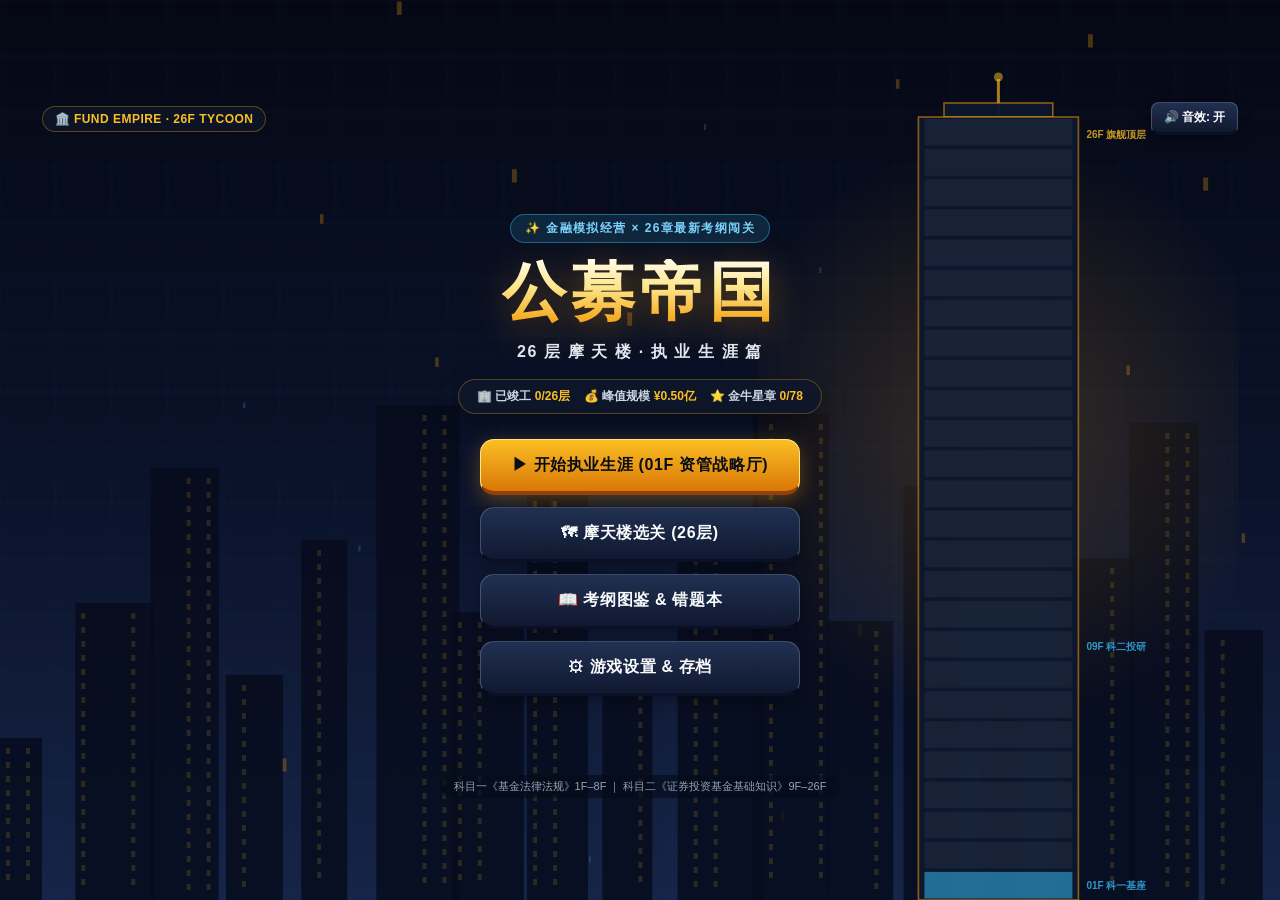
==== index.html @ 286f93d5 "feat: Fund Empire 26F HTML5 financial tycoon exam game & Pages CI" ====
<!DOCTYPE html>
<html lang="zh-CN">
<head>
  <meta charset="UTF-8" />
  <meta name="viewport" content="width=device-width, initial-scale=1.0, maximum-scale=1.0, user-scalable=no, viewport-fit=cover" />
  <meta name="apple-mobile-web-app-capable" content="yes" />
  <meta name="theme-color" content="#060b19" />
  <title>公募帝国：26层摩天楼｜基金从业资格模拟经营游戏</title>
  <link rel="icon" type="image/svg+xml" href="data:image/svg+xml,%3Csvg xmlns='http://www.w3.org/2000/svg' viewBox='0 0 64 64'%3E%3Crect width='64' height='64' rx='14' fill='%230b132b'/%3E%3Cpath d='M20 54V16l12-6 12 6v38H20z' fill='%23f59e0b'/%3E%3Cpath d='M25 22h5v5h-5zm9 0h5v5h-5zm-9 9h5v5h-5zm9 0h5v5h-5zm-9 9h5v5h-5zm9 0h5v5h-5z' fill='%230b132b'/%3E%3C/svg%3E" />
  <style>
:root {
  --bg-deep: #060b19;
  --panel-bg: rgba(13, 22, 44, 0.88);
  --panel-card: rgba(22, 34, 64, 0.9);
  --panel-border: rgba(148, 163, 184, 0.22);
  --gold: #f59e0b;
  --gold-bright: #fbbf24;
  --gold-deep: #b45309;
  --cyan: #38bdf8;
  --cyan-deep: #0284c7;
  --green: #10b981;
  --red: #ef4444;
  --purple: #a855f7;
  --text-main: #f8fafc;
  --text-sub: #cbd5e1;
  --text-muted: #94a3b8;
  --radius-lg: 16px;
  --radius-md: 12px;
  --radius-sm: 8px;
}

* {
  box-sizing: border-box;
  margin: 0;
  padding: 0;
  -webkit-tap-highlight-color: transparent;
}

html,
body {
  width: 100vw;
  height: 100vh;
  height: 100dvh;
  overflow: hidden;
  overscroll-behavior: none;
  background: var(--bg-deep);
  color: var(--text-main);
  font-family: -apple-system, BlinkMacSystemFont, "SF Pro Rounded", "PingFang SC", "Hiragino Sans GB", "Microsoft YaHei", sans-serif;
  user-select: none;
  -webkit-font-smoothing: antialiased;
}

#bg-canvas {
  position: fixed;
  inset: 0;
  width: 100%;
  height: 100%;
  z-index: 0;
  pointer-events: none;
}

#app {
  position: relative;
  z-index: 1;
  width: 100vw;
  height: 100vh;
  height: 100dvh;
  display: flex;
  align-items: center;
  justify-content: center;
  overflow: hidden;
}

/* Main Game Stage Frame */
.game-shell {
  width: min(96vw, 1240px);
  height: min(94dvh, 750px);
  display: flex;
  flex-direction: column;
  position: relative;
  overflow: hidden;
}

.screen {
  display: none;
  width: 100%;
  height: 100%;
  flex-direction: column;
  min-height: 0;
  overflow: hidden;
  animation: fadeScreen 0.2s ease-out;
}

.screen.active {
  display: flex;
}

@keyframes fadeScreen {
  from {
    transform: scale(0.994);
  }
  to {
    transform: scale(1);
  }
}

/* ==================== GAME BUTTONS ==================== */
.g-btn {
  appearance: none;
  border: 1px solid rgba(148, 163, 184, 0.36);
  border-bottom: 3px solid rgba(2, 6, 23, 0.72);
  background: linear-gradient(180deg, rgba(34, 50, 84, 0.96) 0%, rgba(16, 25, 48, 0.98) 100%);
  color: var(--text-main);
  border-radius: var(--radius-md);
  padding: 10px 18px;
  font-size: 14px;
  font-weight: 700;
  cursor: pointer;
  display: inline-flex;
  align-items: center;
  justify-content: center;
  gap: 8px;
  transition: transform 0.1s ease, filter 0.15s ease, border-color 0.15s ease;
  text-decoration: none;
  white-space: nowrap;
  box-shadow: 0 4px 14px rgba(0, 0, 0, 0.28);
}

.g-btn:hover:not(:disabled) {
  filter: brightness(1.12);
  border-color: rgba(251, 191, 36, 0.55);
}

.g-btn:active:not(:disabled) {
  transform: translateY(2px);
  border-bottom-width: 1px;
}

.g-btn:disabled {
  opacity: 0.45;
  cursor: not-allowed;
}

.g-btn-gold {
  background: linear-gradient(180deg, #fbbf24 0%, #d97706 100%);
  color: #090d16;
  border-color: #fde68a;
  border-bottom: 4px solid #92400e;
  box-shadow: 0 6px 20px rgba(245, 158, 11, 0.32);
}

.g-btn-cyan {
  background: linear-gradient(180deg, #38bdf8 0%, #0284c7 100%);
  color: #061224;
  border-color: #bae6fd;
  border-bottom: 4px solid #075985;
}

.g-btn-sm {
  padding: 6px 12px;
  font-size: 12px;
  border-radius: var(--radius-sm);
}

/* ==================== 1. TITLE SCREEN (PURE GAME HOME) ==================== */
#screen-title {
  justify-content: space-between;
  align-items: center;
  padding: clamp(14px, 3dvh, 28px) 16px;
}

.title-top-bar {
  width: 100%;
  display: flex;
  justify-content: space-between;
  align-items: center;
  gap: 10px;
}

.version-tag {
  font-size: 12px;
  font-weight: 700;
  letter-spacing: 0.04em;
  color: var(--gold-bright);
  background: rgba(15, 23, 42, 0.78);
  border: 1px solid rgba(245, 158, 11, 0.35);
  padding: 5px 12px;
  border-radius: 999px;
  white-space: nowrap;
  flex-shrink: 0;
}

.title-hero {
  display: flex;
  flex-direction: column;
  align-items: center;
  text-align: center;
  gap: clamp(8px, 1.8dvh, 16px);
  max-width: 540px;
  width: 100%;
}

.emblem-badge {
  display: inline-flex;
  align-items: center;
  gap: 6px;
  padding: 5px 14px;
  border-radius: 999px;
  background: rgba(56, 189, 248, 0.14);
  border: 1px solid rgba(56, 189, 248, 0.42);
  color: #7dd3fc;
  font-size: 12px;
  font-weight: 800;
  letter-spacing: 0.12em;
}

.game-logo {
  font-size: clamp(38px, 7vw, 64px);
  font-weight: 900;
  line-height: 1.04;
  letter-spacing: 0.08em;
  background: linear-gradient(180deg, #fffbeb 0%, #fde68a 42%, #f59e0b 100%);
  -webkit-background-clip: text;
  background-clip: text;
  color: transparent;
  filter: drop-shadow(0 6px 18px rgba(245, 158, 11, 0.38));
}

.game-subtitle {
  font-size: clamp(13px, 2vw, 16px);
  font-weight: 700;
  color: #e2e8f0;
  letter-spacing: 0.1em;
}

.career-hud-pill {
  display: flex;
  flex-wrap: wrap;
  justify-content: center;
  gap: 8px 14px;
  padding: 8px 18px;
  border-radius: 999px;
  background: rgba(15, 23, 42, 0.86);
  border: 1px solid rgba(245, 158, 11, 0.32);
  font-size: 12px;
  font-weight: 700;
  color: var(--text-sub);
  box-shadow: 0 8px 24px rgba(0, 0, 0, 0.35);
}

.career-hud-pill b {
  color: var(--gold-bright);
}

.title-menu {
  display: flex;
  flex-direction: column;
  gap: clamp(8px, 1.5dvh, 12px);
  width: min(100%, 320px);
  margin-top: clamp(4px, 1dvh, 10px);
}

.title-menu .g-btn {
  width: 100%;
  padding: clamp(11px, 1.9dvh, 15px) 20px;
  font-size: clamp(14px, 2vw, 16px);
  border-radius: 14px;
  letter-spacing: 0.04em;
}

.title-footer {
  font-size: 11px;
  color: var(--text-muted);
  text-align: center;
  background: rgba(6, 11, 25, 0.65);
  padding: 4px 14px;
  border-radius: 999px;
}

/* ==================== SHARED TOP BAR (MAP / PLAY / CODEX) ==================== */
.hud-bar {
  height: 50px;
  flex-shrink: 0;
  background: var(--panel-bg);
  border: 1px solid var(--panel-border);
  border-radius: var(--radius-lg);
  padding: 0 12px;
  display: flex;
  align-items: center;
  justify-content: space-between;
  gap: 8px;
  margin-bottom: 8px;
  backdrop-filter: blur(10px);
}

.hud-left,
.hud-right {
  display: flex;
  align-items: center;
  gap: 8px;
  min-width: 0;
}

/* ==================== 2. LEVEL SELECT MAP (26 FLOORS ZERO SCROLL) ==================== */
.act-tabs {
  display: flex;
  gap: 6px;
  background: rgba(6, 11, 25, 0.7);
  padding: 4px;
  border-radius: 11px;
  border: 1px solid rgba(148, 163, 184, 0.16);
}

.act-tab {
  border: none;
  background: transparent;
  color: var(--text-muted);
  font-size: 13px;
  font-weight: 800;
  padding: 6px 14px;
  border-radius: 8px;
  cursor: pointer;
  transition: all 0.15s ease;
}

.act-tab.active {
  background: linear-gradient(180deg, #f59e0b 0%, #d97706 100%);
  color: #090d16;
  box-shadow: 0 2px 10px rgba(245, 158, 11, 0.35);
}

.subzone-bar {
  display: none;
  justify-content: center;
  align-items: center;
  gap: 8px;
  margin-bottom: 8px;
  flex-shrink: 0;
}

.subzone-bar.visible {
  display: flex;
}

.map-grid-wrap {
  flex: 1;
  min-height: 0;
  background: var(--panel-bg);
  border: 1px solid var(--panel-border);
  border-radius: var(--radius-lg);
  padding: 10px;
  display: grid;
  gap: 8px;
  overflow: hidden;
}

.map-grid-act1 {
  grid-template-columns: repeat(4, minmax(0, 1fr));
  grid-template-rows: repeat(2, minmax(0, 1fr));
}

.map-grid-act2-desktop {
  grid-template-columns: repeat(6, minmax(0, 1fr));
  grid-template-rows: repeat(3, minmax(0, 1fr));
}

.map-grid-act2-paged {
  grid-template-columns: repeat(3, minmax(0, 1fr));
  grid-template-rows: repeat(3, minmax(0, 1fr));
}

.floor-card {
  position: relative;
  background: linear-gradient(165deg, rgba(30, 41, 59, 0.92) 0%, rgba(15, 23, 42, 0.95) 100%);
  border: 1px solid rgba(148, 163, 184, 0.24);
  border-radius: 12px;
  padding: clamp(6px, 1dvh, 11px) clamp(7px, 0.9vw, 12px);
  display: flex;
  flex-direction: column;
  justify-content: space-between;
  cursor: pointer;
  min-height: 0;
  overflow: hidden;
  transition: transform 0.12s ease, border-color 0.15s ease, box-shadow 0.15s ease;
  text-align: left;
  color: var(--text-main);
}

.floor-card:hover:not(.locked) {
  transform: translateY(-2px);
  border-color: var(--gold-bright);
  box-shadow: 0 6px 18px rgba(245, 158, 11, 0.2);
}

.floor-card.cleared {
  border-color: rgba(245, 158, 11, 0.45);
  background: linear-gradient(165deg, rgba(30, 48, 78, 0.94) 0%, rgba(15, 23, 42, 0.96) 100%);
}

.floor-card.current {
  border-color: var(--cyan);
  box-shadow: 0 0 0 1px rgba(56, 189, 248, 0.45), 0 6px 18px rgba(56, 189, 248, 0.22);
}

.floor-card.locked {
  opacity: 0.52;
  cursor: not-allowed;
  filter: grayscale(0.45);
}

.fc-top {
  display: flex;
  justify-content: space-between;
  align-items: center;
  gap: 4px;
}

.fc-num {
  font-size: 11px;
  font-weight: 900;
  padding: 2px 7px;
  border-radius: 6px;
  background: rgba(245, 158, 11, 0.18);
  color: var(--gold-bright);
  letter-spacing: 0.03em;
}

.fc-stars {
  font-size: 11px;
  letter-spacing: 1px;
  color: #475569;
}

.fc-stars .lit {
  color: var(--gold-bright);
  text-shadow: 0 0 6px rgba(251, 191, 36, 0.5);
}

.fc-mid {
  display: flex;
  flex-direction: column;
  gap: 2px;
  min-height: 0;
}

.fc-dept {
  font-size: clamp(12px, 1.3vw, 15px);
  font-weight: 800;
  color: #f8fafc;
  white-space: nowrap;
  overflow: hidden;
  text-overflow: ellipsis;
}

.fc-chap {
  font-size: clamp(10px, 1vw, 11.5px);
  color: var(--text-muted);
  display: -webkit-box;
  -webkit-line-clamp: 2;
  -webkit-box-orient: vertical;
  overflow: hidden;
  line-height: 1.25;
}

.fc-bot {
  display: flex;
  justify-content: space-between;
  align-items: center;
  font-size: 10px;
  color: #7dd3fc;
  font-weight: 700;
  padding-top: 2px;
  border-top: 1px solid rgba(148, 163, 184, 0.12);
}

/* ==================== 3. CORE SIMULATION PLAY STAGE ==================== */
.metrics-strip {
  display: flex;
  align-items: center;
  gap: 8px;
}

.metric-chip {
  background: rgba(6, 11, 25, 0.78);
  border: 1px solid rgba(148, 163, 184, 0.22);
  border-radius: 9px;
  padding: 4px 10px;
  display: flex;
  align-items: center;
  gap: 6px;
  font-size: 12px;
  font-weight: 700;
  white-space: nowrap;
  flex-shrink: 0;
}

.metric-chip b {
  font-variant-numeric: tabular-nums;
}

.play-body {
  flex: 1;
  min-height: 0;
  display: grid;
  grid-template-columns: 45fr 55fr;
  gap: 10px;
  overflow: hidden;
}

.tower-pane {
  display: flex;
  flex-direction: column;
  gap: 8px;
  min-height: 0;
  background: var(--panel-bg);
  border: 1px solid var(--panel-border);
  border-radius: var(--radius-lg);
  padding: 10px;
  overflow: hidden;
}

.canvas-box {
  flex: 1;
  min-height: 0;
  width: 100%;
  border-radius: 12px;
  overflow: hidden;
  border: 1px solid rgba(148, 163, 184, 0.22);
  position: relative;
}

#floor-canvas {
  width: 100%;
  height: 100%;
  display: block;
}

.stance-bar {
  flex-shrink: 0;
  display: grid;
  grid-template-columns: repeat(3, 1fr);
  gap: 6px;
}

.stance-btn {
  border: 1px solid rgba(148, 163, 184, 0.24);
  background: rgba(15, 23, 42, 0.85);
  color: var(--text-sub);
  border-radius: 9px;
  padding: 6px 6px;
  font-size: 11px;
  font-weight: 700;
  cursor: pointer;
  display: flex;
  flex-direction: column;
  align-items: center;
  gap: 2px;
  transition: all 0.14s ease;
}

.stance-btn small {
  font-size: 9.5px;
  color: var(--text-muted);
  font-weight: 500;
}

.stance-btn.active {
  border-color: var(--gold-bright);
  background: rgba(245, 158, 11, 0.16);
  color: #fef3c7;
}

.stance-btn.hint-btn {
  border-color: rgba(56, 189, 248, 0.4);
}

.stance-btn.hint-btn:not(:disabled):hover {
  background: rgba(56, 189, 248, 0.18);
}

.aum-progress-box {
  flex-shrink: 0;
  background: rgba(6, 11, 25, 0.72);
  border-radius: 10px;
  padding: 7px 10px;
  border: 1px solid rgba(148, 163, 184, 0.16);
}

.aum-progress-top {
  display: flex;
  justify-content: space-between;
  font-size: 11px;
  font-weight: 700;
  margin-bottom: 5px;
  color: var(--text-sub);
}

.progress-track {
  width: 100%;
  height: 8px;
  background: #0f172a;
  border-radius: 999px;
  overflow: hidden;
  border: 1px solid rgba(148, 163, 184, 0.2);
}

.progress-fill {
  height: 100%;
  background: linear-gradient(90deg, #38bdf8 0%, #f59e0b 100%);
  border-radius: 999px;
  transition: width 0.35s cubic-bezier(0.22, 1, 0.36, 1);
}

/* Right Command & Order Terminal */
.command-pane {
  display: flex;
  flex-direction: column;
  justify-content: space-between;
  min-height: 0;
  background: var(--panel-bg);
  border: 1px solid var(--panel-border);
  border-radius: var(--radius-lg);
  padding: clamp(10px, 1.8dvh, 18px);
  overflow: hidden;
  gap: 8px;
}

.phase-header {
  display: flex;
  justify-content: space-between;
  align-items: center;
  gap: 8px;
  flex-shrink: 0;
}

.phase-pill {
  display: inline-flex;
  align-items: center;
  gap: 6px;
  font-size: 12px;
  font-weight: 800;
  padding: 4px 11px;
  border-radius: 999px;
  background: rgba(245, 158, 11, 0.16);
  color: var(--gold-bright);
  border: 1px solid rgba(245, 158, 11, 0.35);
}

.phase-pill.boss {
  background: rgba(168, 85, 247, 0.2);
  color: #e9d5ff;
  border-color: rgba(168, 85, 247, 0.45);
}

.cheat-grid {
  flex: 1;
  min-height: 0;
  display: grid;
  grid-template-columns: repeat(2, minmax(0, 1fr));
  grid-template-rows: repeat(2, minmax(0, 1fr));
  gap: 8px;
}

.cheat-card {
  background: var(--panel-card);
  border: 1px solid rgba(56, 189, 248, 0.25);
  border-radius: 11px;
  padding: clamp(8px, 1.3dvh, 12px);
  display: flex;
  flex-direction: column;
  justify-content: center;
  gap: 4px;
  min-height: 0;
}

.cheat-tag {
  font-size: 11.5px;
  font-weight: 800;
  color: #7dd3fc;
}

.cheat-rule {
  font-size: clamp(11.5px, 1.15vw, 13px);
  line-height: 1.4;
  color: var(--text-main);
}

/* Order & Boss Prompt Card */
.order-box {
  background: linear-gradient(180deg, rgba(30, 41, 59, 0.95) 0%, rgba(15, 23, 42, 0.95) 100%);
  border: 1px solid rgba(245, 158, 11, 0.3);
  border-radius: 13px;
  padding: clamp(10px, 1.6dvh, 15px);
  display: flex;
  flex-direction: column;
  gap: 6px;
  flex-shrink: 0;
}

.order-meta {
  display: flex;
  justify-content: space-between;
  align-items: center;
  font-size: 11.5px;
  color: #93c5fd;
  font-weight: 700;
}

.order-prompt {
  font-size: clamp(13px, 1.35vw, 15.5px);
  font-weight: 700;
  line-height: 1.45;
  color: #f8fafc;
}

.options-stack {
  flex: 1;
  min-height: 0;
  display: flex;
  flex-direction: column;
  justify-content: center;
  gap: clamp(6px, 1.1dvh, 10px);
}

.opt-btn {
  width: 100%;
  text-align: left;
  background: rgba(30, 41, 59, 0.88);
  border: 1px solid rgba(148, 163, 184, 0.28);
  border-bottom: 3px solid rgba(2, 6, 23, 0.65);
  border-radius: 11px;
  padding: clamp(8px, 1.35dvh, 13px) 12px;
  color: var(--text-main);
  font-size: clamp(12.5px, 1.2vw, 14px);
  font-weight: 700;
  cursor: pointer;
  display: flex;
  align-items: center;
  gap: 10px;
  transition: all 0.12s ease;
}

.opt-btn:hover:not(:disabled) {
  border-color: var(--gold-bright);
  background: rgba(51, 65, 85, 0.92);
}

.opt-btn.eliminated {
  opacity: 0.3;
  text-decoration: line-through;
  pointer-events: none;
}

.opt-btn.correct {
  background: rgba(16, 185, 129, 0.22);
  border-color: #10b981;
  color: #d1fae5;
}

.opt-btn.wrong {
  background: rgba(239, 68, 68, 0.22);
  border-color: #ef4444;
  color: #fee2e2;
}

.opt-key {
  width: 24px;
  height: 24px;
  border-radius: 7px;
  background: rgba(15, 23, 42, 0.9);
  border: 1px solid rgba(245, 158, 11, 0.4);
  color: var(--gold-bright);
  font-size: 12px;
  font-weight: 900;
  display: inline-flex;
  align-items: center;
  justify-content: center;
  flex-shrink: 0;
}

.feedback-banner {
  background: rgba(15, 23, 42, 0.95);
  border-left: 4px solid var(--gold-bright);
  border-radius: 10px;
  padding: 9px 12px;
  font-size: clamp(11.5px, 1.1vw, 13px);
  line-height: 1.4;
  color: #e2e8f0;
  flex-shrink: 0;
}

.feedback-banner.good {
  border-left-color: var(--green);
  background: rgba(6, 78, 59, 0.35);
}

.feedback-banner.bad {
  border-left-color: var(--red);
  background: rgba(127, 29, 29, 0.35);
}

/* Result Panel inside Command Pane */
.result-card {
  flex: 1;
  min-height: 0;
  display: flex;
  flex-direction: column;
  align-items: center;
  justify-content: center;
  text-align: center;
  gap: clamp(8px, 1.5dvh, 14px);
  padding: 8px;
}

.big-stars {
  font-size: clamp(32px, 5vw, 48px);
  letter-spacing: 8px;
  color: #334155;
}

.big-stars .lit {
  color: var(--gold-bright);
  filter: drop-shadow(0 0 12px rgba(251, 191, 36, 0.65));
}

.result-stats-grid {
  width: 100%;
  display: grid;
  grid-template-columns: repeat(3, 1fr);
  gap: 8px;
}

.res-stat {
  background: rgba(15, 23, 42, 0.85);
  border: 1px solid rgba(148, 163, 184, 0.2);
  border-radius: 10px;
  padding: 8px;
  font-size: 11px;
  color: var(--text-muted);
}

.res-stat b {
  display: block;
  font-size: 15px;
  color: var(--text-main);
  margin-top: 2px;
}

/* ==================== 4. CODEX & WRONG BOOK SCREEN ==================== */
.codex-layout {
  flex: 1;
  min-height: 0;
  display: flex;
  flex-direction: column;
  gap: 8px;
  background: var(--panel-bg);
  border: 1px solid var(--panel-border);
  border-radius: var(--radius-lg);
  padding: 12px;
  overflow: hidden;
}

.floor-pills-row {
  display: grid;
  grid-template-columns: repeat(13, minmax(0, 1fr));
  gap: 4px;
  flex-shrink: 0;
}

.f-pill {
  border: 1px solid rgba(148, 163, 184, 0.24);
  background: rgba(15, 23, 42, 0.8);
  color: var(--text-muted);
  border-radius: 6px;
  padding: 5px 2px;
  font-size: 11px;
  font-weight: 800;
  cursor: pointer;
  text-align: center;
}

.f-pill.active {
  background: var(--gold);
  color: #090d16;
  border-color: var(--gold-bright);
}

.codex-detail-head {
  display: flex;
  justify-content: space-between;
  align-items: center;
  padding: 6px 10px;
  background: rgba(6, 11, 25, 0.65);
  border-radius: 10px;
  flex-shrink: 0;
}

/* ==================== MODAL OVERLAY (CHEATSHEET / SETTINGS) ==================== */
.modal-mask {
  position: absolute;
  inset: 0;
  z-index: 50;
  background: rgba(4, 8, 20, 0.82);
  backdrop-filter: blur(6px);
  display: none;
  align-items: center;
  justify-content: center;
  padding: 14px;
}

.modal-mask.open {
  display: flex;
}

.modal-card {
  width: min(100%, 540px);
  max-height: 90dvh;
  background: #0f172a;
  border: 1px solid rgba(245, 158, 11, 0.45);
  border-radius: 18px;
  padding: 18px;
  display: flex;
  flex-direction: column;
  gap: 12px;
  box-shadow: 0 20px 50px rgba(0, 0, 0, 0.65);
  overflow: hidden;
}

.modal-head {
  display: flex;
  justify-content: space-between;
  align-items: center;
  font-size: 16px;
  font-weight: 800;
  color: var(--gold-bright);
}

.setting-row {
  display: flex;
  justify-content: space-between;
  align-items: center;
  padding: 10px 12px;
  background: rgba(30, 41, 59, 0.65);
  border-radius: 10px;
  font-size: 13px;
  font-weight: 700;
}

/* ==================== MOBILE HANDHELD ADAPTATION (< 860px) ==================== */
@media (max-width: 859px) {
  #app {
    width: 100%;
  }

  .game-shell {
    width: 100%;
    max-width: 100vw;
    height: 100vh;
    height: 100dvh;
    padding: max(6px, env(safe-area-inset-top)) 8px max(8px, env(safe-area-inset-bottom));
  }

  .hud-bar {
    height: 44px;
    padding: 0 7px;
    margin-bottom: 6px;
    border-radius: 12px;
    gap: 4px;
  }

  .hud-left,
  .hud-right {
    gap: 5px;
  }

  .g-btn-sm {
    padding: 5px 8px;
    font-size: 11px;
  }

  .version-tag {
    padding: 4px 8px;
    font-size: 11px;
  }

  .act-tabs {
    padding: 3px;
    gap: 3px;
  }

  .act-tab {
    padding: 5px 7px;
    font-size: 11px;
    white-space: nowrap;
  }

  .subzone-bar {
    gap: 6px;
    margin-bottom: 6px;
  }

  .subzone-bar .g-btn-sm {
    flex: 1;
    padding: 6px 6px;
    font-size: 11px;
  }

  .map-grid-wrap {
    padding: 6px;
    gap: 6px;
  }

  .map-grid-act1 {
    grid-template-columns: repeat(2, minmax(0, 1fr));
    grid-template-rows: repeat(4, minmax(0, 1fr));
  }

  /* Mobile Play Stage: Top Tower Cutaway (31%) + Bottom Command Deck (69%) */
  .play-body {
    grid-template-columns: 1fr;
    grid-template-rows: 31fr 69fr;
    gap: 6px;
  }

  .tower-pane {
    padding: 6px;
    gap: 5px;
  }

  .aum-progress-box {
    display: none;
  }

  .stance-btn {
    padding: 5px 4px;
    font-size: 10.5px;
  }

  .stance-btn small {
    display: none;
  }

  .command-pane {
    padding: 9px;
    gap: 6px;
  }

  .cheat-grid {
    grid-template-columns: 1fr;
    grid-template-rows: repeat(4, minmax(0, 1fr));
    gap: 5px;
  }

  .cheat-card {
    padding: 5px 9px;
    gap: 2px;
  }

  .cheat-tag {
    font-size: 10.5px;
  }

  .cheat-rule {
    font-size: 11px;
    line-height: 1.26;
  }

  .metrics-strip {
    gap: 4px;
  }

  .metric-chip {
    padding: 3px 5px;
    font-size: 10.5px;
    gap: 2px;
  }

  .hide-mobile {
    display: none !important;
  }

  .floor-pills-row {
    grid-template-columns: repeat(9, minmax(0, 1fr));
  }
}

/* Short-screen mobile (e.g. iPhone SE 375x667) compact spacing */
@media (max-width: 859px) and (max-height: 730px) {
  .play-body {
    grid-template-rows: 26fr 74fr;
    gap: 5px;
  }

  .command-pane {
    padding: 7px 8px;
    gap: 5px;
  }

  .order-box {
    padding: 7px 10px;
    gap: 3px;
  }

  .order-prompt {
    font-size: 12.5px;
    line-height: 1.32;
  }

  .options-stack {
    gap: 5px;
  }

  .opt-btn {
    padding: 6px 9px;
    font-size: 12px;
    border-radius: 9px;
  }

  .opt-key {
    width: 20px;
    height: 20px;
    font-size: 11px;
  }

  .feedback-banner {
    padding: 6px 9px;
    font-size: 11px;
    line-height: 1.32;
  }
}

  </style>
</head>
<body>
  <canvas id="bg-canvas"></canvas>

  <div id="app">
    <div class="game-shell">

      <!-- ==================== 1. PURE GAME TITLE SCREEN ==================== -->
      <section id="screen-title" class="screen active">
        <div class="title-top-bar">
          <span class="version-tag">🏛️ FUND EMPIRE · 26F TYCOON</span>
          <button id="btn-title-sound" class="g-btn g-btn-sm">🔊 音效: 开</button>
        </div>

        <div class="title-hero">
          <div class="emblem-badge">✨ 金融模拟经营 × 26章最新考纲闯关</div>
          <h1 class="game-logo">公募帝国</h1>
          <p class="game-subtitle">26 层 摩 天 楼 · 执 业 生 涯 篇</p>
          <div id="title-career-pill" class="career-hud-pill">
            <span>🏢 已竣工 <b>0/26层</b></span>
            <span>💰 峰值规模 <b>¥0.50亿</b></span>
            <span>⭐ 金牛星章 <b>0/78</b></span>
          </div>

          <nav class="title-menu" aria-label="游戏主菜单">
            <button id="btn-start-career" class="g-btn g-btn-gold">▶ 开始执业生涯</button>
            <button id="btn-open-map" class="g-btn">🗺 摩天楼选关 (26层)</button>
            <button id="btn-open-codex" class="g-btn">📖 考纲图鉴 & 错题本</button>
            <button id="btn-open-settings" class="g-btn">⚙ 游戏设置 & 存档</button>
          </nav>
        </div>

        <div class="title-footer">
          科目一《基金法律法规》1F–8F ｜ 科目二《证券投资基金基础知识》9F–26F
        </div>
      </section>

      <!-- ==================== 2. 26-FLOOR LEVEL SELECT SCREEN ==================== -->
      <section id="screen-map" class="screen">
        <header class="hud-bar">
          <div class="hud-left">
            <button id="btn-map-home" class="g-btn g-btn-sm">◀<span class="hide-mobile"> 主菜单</span></button>
            <div class="act-tabs">
              <button id="tab-act1" class="act-tab active">🛡️ 科目一<span class="hide-mobile">·基座</span> (1-8F)</button>
              <button id="tab-act2" class="act-tab">📈 科目二<span class="hide-mobile">·中枢</span> (9-26F)</button>
            </div>
          </div>
          <div class="hud-right">
            <button id="btn-free-unlock" class="g-btn g-btn-sm">🔒 闯关</button>
            <span id="map-star-badge" class="version-tag">⭐ 0/78</span>
          </div>
        </header>

        <div id="map-subzone" class="subzone-bar">
          <button id="sub-p0" class="g-btn g-btn-sm g-btn-gold">🏢 09F–17F 中低区<span class="hide-mobile">（投资工具与组合）</span></button>
          <button id="sub-p1" class="g-btn g-btn-sm">🏙️ 18F–26F 高区<span class="hide-mobile">（交易估值与销售）</span></button>
        </div>

        <div id="map-grid" class="map-grid-wrap map-grid-act1"></div>
      </section>

      <!-- ==================== 3. CORE SIMULATION PLAY STAGE ==================== -->
      <section id="screen-play" class="screen">
        <header class="hud-bar">
          <div class="hud-left">
            <button id="btn-play-back" class="g-btn g-btn-sm">◀<span class="hide-mobile"> 选关</span></button>
            <div style="min-width:0">
              <div id="play-floor-title" style="font-size:13px;font-weight:900;color:var(--gold-bright);white-space:nowrap;overflow:hidden;text-overflow:ellipsis">01F · 资管战略厅</div>
              <div id="play-chap-sub" class="hide-mobile" style="font-size:10.5px;color:var(--text-muted);white-space:nowrap;overflow:hidden;text-overflow:ellipsis">科目一 · 第1章</div>
            </div>
          </div>

          <div class="hud-right metrics-strip">
            <div class="metric-chip" title="当前基金管理规模">💰 <span class="hide-mobile">规模</span> <b id="hud-aum" style="color:#fbbf24">¥0.50亿</b></div>
            <div class="metric-chip" title="基金单位份额净值">📈 <span class="hide-mobile">净值</span> <b id="hud-nav">1.0000</b></div>
            <div class="metric-chip" title="监管合规护盾（归零停业整顿）">🛡️ <span class="hide-mobile">合规</span> <b id="hud-comp">85</b></div>
            <button id="btn-play-cheat" class="g-btn g-btn-sm g-btn-cyan">📘<span class="hide-mobile"> 秘籍</span></button>
          </div>
        </header>

        <div class="play-body">
          <!-- Left / Top: Live Animated Skyscraper Floor Cutaway -->
          <div class="tower-pane">
            <div class="canvas-box">
              <canvas id="floor-canvas"></canvas>
            </div>
            <div class="aum-progress-box">
              <div class="aum-progress-top">
                <span>🏆 二星规模目标进度</span>
                <span id="aum-bar-label">¥0.50亿 / 目标 ¥0.90亿</span>
              </div>
              <div class="progress-track">
                <div id="aum-bar-fill" class="progress-fill" style="width:55%"></div>
              </div>
            </div>
            <div class="stance-bar">
              <button id="stance-safe" class="stance-btn">
                🛡️ 稳健合规
                <small>违规扣盾减半</small>
              </button>
              <button id="stance-growth" class="stance-btn">
                🚀 规模冲刺
                <small>AUM增幅×1.32</small>
              </button>
              <button id="btn-use-hint" class="stance-btn hint-btn">
                🔍 投研内参
                <small>排除1个错项</small>
              </button>
            </div>
          </div>

          <!-- Right / Bottom: Executive Command & Order Terminal -->
          <div id="command-pane" class="command-pane"></div>
        </div>
      </section>

      <!-- ==================== 4. SYLLABUS CODEX & MISTAKE DRILL ==================== -->
      <section id="screen-codex" class="screen">
        <header class="hud-bar">
          <div class="hud-left">
            <button id="btn-codex-home" class="g-btn g-btn-sm">◀<span class="hide-mobile"> 主菜单</span></button>
            <div class="act-tabs">
              <button id="tab-codex-cards" class="act-tab active">📘 <span class="hide-mobile">26章</span>考纲图鉴</button>
              <button id="tab-codex-mistakes" class="act-tab">🩹 错题特训 (0)</button>
            </div>
          </div>
        </header>
        <div id="codex-body" class="codex-layout"></div>
      </section>

      <!-- ==================== MODAL: CHAPTER CHEATSHEET ==================== -->
      <div id="modal-cheat" class="modal-mask">
        <div class="modal-card">
          <div class="modal-head">
            <span id="modal-cheat-title">📘 本章执业秘籍</span>
            <button class="g-btn g-btn-sm" data-close-modal>✕ 关闭</button>
          </div>
          <div id="modal-cheat-list" style="display:flex;flex-direction:column;gap:8px"></div>
        </div>
      </div>

      <!-- ==================== MODAL: GAME SETTINGS ==================== -->
      <div id="modal-settings" class="modal-mask">
        <div class="modal-card">
          <div class="modal-head">
            <span>⚙ 游戏设置 & 执业档案</span>
            <button class="g-btn g-btn-sm" data-close-modal>✕ 关闭</button>
          </div>
          <div class="setting-row">
            <span>🎵 游戏合成音效</span>
            <button id="set-sound-btn" class="g-btn g-btn-sm">🔊 已开启</button>
          </div>
          <div class="setting-row">
            <span>🌆 摩天楼天际线主题</span>
            <button id="set-theme-btn" class="g-btn g-btn-sm">🌃 夜幕陆家嘴</button>
          </div>
          <div class="setting-row">
            <span>🗺 选关解锁模式</span>
            <button id="set-unlock-btn" class="g-btn g-btn-sm">🔒 按章节闯关解锁</button>
          </div>
          <div class="setting-row">
            <span>🗑️ 清空本地建造进度</span>
            <button id="set-reset-btn" class="g-btn g-btn-sm" style="color:#fca5a5;border-color:rgba(239,68,68,0.4)">重置存档</button>
          </div>
        </div>
      </div>

    </div>
  </div>

  <script>
window.LEVELS_ACT1 = [
  {
    floor: 1,
    act: 1,
    chapterCode: "科目一 · 第1章",
    chapterTitle: "金融市场与资产管理",
    deptName: "资管战略厅",
    themeIcon: "🏛️",
    floorColor: "#f59e0b",
    startAum: 0.5,
    targetAum: 0.9,
    cheatSheet: [
      { tag: "市场期限分类", rule: "货币市场期限≤1年（拆借/回购/票据/国库券）；资本市场>1年（股票/中长债）。" },
      { tag: "融资方式辨析", rule: "直接融资发股发债、投资者自担风险；间接融资经银行信贷中介、风险集中于银行。" },
      { tag: "金融市场功能", rule: "资金融通是首要基本功能；兼具价格发现、提供流动性、风险管理与降成本功能。" },
      { tag: "资产管理本质", rule: "受人之托、代人理财；信托关系为基础，受托财产独立破产隔离、买者自负。" }
    ],
    workOrders: [
      {
        desk: "trading",
        type: "精算",
        sender: "货币交易员·陈默",
        prompt: "筹备期首笔现金管理账户拟建仓，交易台报送三组标的期限方案，请严格按货币市场工具期限红线拍板准入组合。",
        options: [
          { label: "配置5年期地方政府债与高息蓝筹股", ok: false, aumPct: -10, navPct: -1.8, comp: -20, note: "5年债与股票均属期限>1年的资本市场工具，违反货币市场≤1年红线。" },
          { label: "配置7天质押式回购与180天期国库券", ok: true, aumPct: 24, navPct: 2.1, comp: 8, note: "货币市场工具期限≤1年，7天回购与半年期国库券高流动低风险，完全合规。" },
          { label: "配置3年期AA+企业中期票据锁息", ok: false, aumPct: -12, navPct: -1.5, comp: -20, note: "3年期中票期限超过1年，属于资本市场中长期债务工具，不得混入货币池。" }
        ]
      },
      {
        desk: "product",
        type: "拍板",
        sender: "机构总监·林薇",
        prompt: "某制造企业拟发债融资2亿元并邀我司产品认购，对方财务询问发债是否属间接融资及违约能否由承销券商兜底。",
        options: [
          { label: "明确发债属直接融资，投资人按净值自担风险", ok: true, aumPct: 23, navPct: 2.4, comp: 8, note: "企业发行股票债券属直接融资，券商仅作承销中介，信用风险由投资者自担。" },
          { label: "告知经券商承销即转为间接融资且由券商刚兑", ok: false, aumPct: -11, navPct: -2.0, comp: -22, note: "银行存贷才是典型间接融资；券商承销债券仍属直接融资，严禁承诺兜底。" },
          { label: "签抽屉协议由我司固有资金为该批债券保本", ok: false, aumPct: -14, navPct: -2.8, comp: -30, note: "资管本质是受人之托代人理财，打破刚兑、买者自负，严禁管理人保本兜底。" }
        ]
      },
      {
        desk: "compliance",
        type: "审单",
        sender: "法务主管·沈清",
        prompt: "战略厅起草《受托财产管理章程》，需明确客户委托资产与公司固有资金的账户关系及极端清算归属，请审定条款。",
        options: [
          { label: "委托资金并入公司基本户统筹划拨增效", ok: false, aumPct: -13, navPct: -2.2, comp: -28, note: "严禁受托财产与管理人固有财产混同运作，必须独立建账、分别管理。" },
          { label: "公司若破产清算，委托资产优先抵偿公司债务", ok: false, aumPct: -15, navPct: -3.0, comp: -30, note: "受托资管财产独立于管理人固有财产，具备破产隔离效力，绝不归入清算财产。" },
          { label: "委托财产独立托管建账，管理人破产时严格隔离", ok: true, aumPct: 22, navPct: 1.9, comp: 10, note: "资管以信托关系为基础，受托财产独立于管理人与托管人固有财产，破产隔离。" }
        ]
      },
      {
        desk: "product",
        type: "审单",
        sender: "首席策略·顾言",
        prompt: "新员工路演材料将“彻底消除市场波动风险”列为金融市场首要功能，并质疑二级市场不为企业直接筹资，请批复。",
        options: [
          { label: "改为首要功能是确保所有参与者稳获正收益", ok: false, aumPct: -10, navPct: -1.6, comp: -20, note: "金融市场可分散与转移风险，但无法消除系统性风险，更不保证稳赚收益。" },
          { label: "纠偏首要功能为资金融通，补齐流动性定价", ok: true, aumPct: 24, navPct: 2.3, comp: 6, note: "资金融通是金融市场首要基本功能；二级市场提供流动性与价格发现支撑发行。" },
          { label: "采纳其观点，关闭二级市场研究与交易席位", ok: false, aumPct: -12, navPct: -2.5, comp: -10, note: "二级市场提供流动性与价格发现功能，是一级市场直接融资顺利运行的基石。" }
        ]
      }
    ],
    bossQuestions: [
      {
        q: "按照交易标的物的期限分类，下列金融工具中属于货币市场工具的是（ ）。",
        opts: ["180天期商业票据", "5年期记账式国债", "沪深主板普通股股票", "3年期公司债券"],
        ans: 0,
        exp: "货币市场又称短期金融市场，融通期限在1年及1年以内；180天期商业票据≤1年属货币市场工具，其余均属资本市场工具。"
      },
      {
        q: "在现代经济体系中，金融市场最基本、最首要的功能是（ ）。",
        opts: ["消除系统性金融风险", "资金融通", "替代政府宏观调控", "保证资产刚性增值"],
        ans: 1,
        exp: "金融市场的五大功能包括资金融通、价格发现、提供流动性、风险管理和降低搜寻与信息成本，其中资金融通是首要功能。"
      },
      {
        q: "关于资产管理业务的本质与直接、间接融资区分，下列表述正确的是（ ）。",
        opts: ["银行吸收存款发放贷款属于直接融资", "企业发行公司债券属于间接融资", "管理人须以固有财产为受托资产兜底保本", "资产管理的核心本质是受人之托、代人理财"],
        ans: 3,
        exp: "银行信贷属间接融资，发股发债属直接融资；资管核心本质是“受人之托、代人理财”，财产独立且打破刚兑、买者自负。"
      }
    ]
  },
  {
    floor: 2,
    act: 1,
    chapterCode: "科目一 · 第2章",
    chapterTitle: "基金概述",
    deptName: "产品创设部",
    themeIcon: "📦",
    floorColor: "#38bdf8",
    startAum: 0.9,
    targetAum: 1.6,
    cheatSheet: [
      { tag: "契约vs公司型", rule: "契约型依基金合同设立、无法人资格（我国公募采用）；公司型依公司章程设独立法人。" },
      { tag: "开放vs封闭式", rule: "开放式份额不固定、按未知价NAV场外申赎；封闭式份额固定、存续期内交易所二级转让。" },
      { tag: "公募vs私募", rule: "公募面向不特定公众公开募集、信披严门槛低；私募面向特定合格投资者非公开募集。" },
      { tag: "股债基三者辨析", rule: "经济关系：股票所有权、债券债权债务、契约型基金信托关系；基金属间接投资工具。" }
    ],
    workOrders: [
      {
        desk: "product",
        type: "拍板",
        sender: "产品总监·唐宁",
        prompt: "创设部拟申报我司首只国内标准公募权益基金，外资顾问提议按美国惯例注册为公司型独立法人并设基金董事会。",
        options: [
          { label: "采用契约型架构，拟定基金合同明确三方权责", ok: true, aumPct: 24, navPct: 2.2, comp: 9, note: "我国公募基金均采用契约型，依据基金合同设立，不设独立法人及基金董事会。" },
          { label: "工商注册为股份有限公司型公募并发放股票", ok: false, aumPct: -11, navPct: -1.5, comp: -22, note: "混淆契约型与公司型基金；我国现行公募基金依基金合同设立，不具有法人资格。" },
          { label: "取消托管人席位，仅由管理人与持有人签约", ok: false, aumPct: -14, navPct: -2.4, comp: -28, note: "契约型公募基金当事人必须包含基金管理人、基金托管人和基金份额持有人三方。" }
        ]
      },
      {
        desk: "trading",
        type: "审单",
        sender: "运营主管·徐航",
        prompt: "三年封闭运作期内的封闭式基金遭遇大客户来电，要求今日按最新份额净值向我司直接赎回500万份变现，请处置。",
        options: [
          { label: "特批后台打开赎回通道按昨日净值直接兑付", ok: false, aumPct: -13, navPct: -2.6, comp: -26, note: "封闭式基金在封闭存续期内份额总额固定不变，投资人不得向管理人申请赎回。" },
          { label: "婉拒场外赎回，指引客户通过交易所二级市场转让", ok: true, aumPct: 22, navPct: 2.0, comp: 8, note: "封闭式基金份额固定不可赎回，持有人可在证券交易所上市交易向他人转让份额。" },
          { label: "动用公司自有资金在场外原价回购客户份额", ok: false, aumPct: -12, navPct: -2.0, comp: -25, note: "严禁场外违规私下受让兑付，封闭期内变现须通过证券交易所二级市场竞价交易。" }
        ]
      },
      {
        desk: "compliance",
        type: "审单",
        sender: "合规专员·陆瑶",
        prompt: "市场部提交新基金宣传折页，宣称“买入契约型基金即成为基金管理公司股东，资金直投工厂实业且稳如国债”。",
        options: [
          { label: "原文签发，用股东身份吸引散户踊跃认购", ok: false, aumPct: -14, navPct: -2.5, comp: -28, note: "严重概念混淆且误导宣传！契约型基金持有人是信托受益人而非管理公司股东。" },
          { label: "仅删去国债字眼，保留成为股东与直投实业表述", ok: false, aumPct: -10, navPct: -1.6, comp: -22, note: "股票债券直投实业属直接投资工具；基金主要投向有价证券，属于间接投资工具。" },
          { label: "驳回重改：明确信托受益关系与证券间接投资属性", ok: true, aumPct: 23, navPct: 2.3, comp: 10, note: "契约型基金反映信托关系，投向有价证券属间接投资工具，风险介于股票与债券间。" }
        ]
      },
      {
        desk: "product",
        type: "拍板",
        sender: "渠道总监·林薇",
        prompt: "互联网代销平台建议将1元起购产品设为私募专户以规避定期净值披露，同时在短视频平台向全网散户公开带货。",
        options: [
          { label: "否决：面向公众公开募集须走公募并严格信披", ok: true, aumPct: 25, navPct: 2.5, comp: 9, note: "向不特定公众公开募集且低门槛的产品必须注册为公募基金，私募严禁公开宣传。" },
          { label: "采纳方案，备案为私募并在直播间挂1元秒杀链接", ok: false, aumPct: -15, navPct: -3.2, comp: -30, note: "私募基金严禁公开宣传推介且须面向特定合格投资者，向公众1元带货涉嫌非法集资！" },
          { label: "设为公募基金但签订保密协议拒绝披露季报年报", ok: false, aumPct: -12, navPct: -2.0, comp: -25, note: "公募基金涉及社会公众利益，必须依法履行严格、公开、定期的法定信息披露义务。" }
        ]
      }
    ],
    bossQuestions: [
      {
        q: "证券投资基金与股票、债券所反映的经济关系不同，契约型基金反映的是（ ）。",
        opts: ["所有权关系", "债权债务关系", "信托关系", "合伙连带关系"],
        ans: 2,
        exp: "股票反映所有权关系，债券反映债权债务关系，而契约型证券投资基金反映的是受托理财的信托关系。"
      },
      {
        q: "关于开放式基金与封闭式基金的主要区别，下列说法错误的是（ ）。",
        opts: ["封闭式基金投资者可随时向管理人赎回份额", "封闭式基金存续期内份额总额固定不变", "开放式基金份额总额不固定，可按净值申赎", "开放式基金通常需保留一定现金应对赎回"],
        ans: 0,
        exp: "封闭式基金在合同期限内份额固定，持有人不得向基金管理人申请赎回，只能在证券交易所二级市场转让。"
      },
      {
        q: "关于契约型基金与公司型基金的比较，下列表述正确的是（ ）。",
        opts: ["契约型基金具有独立法人资格", "契约型基金依据公司章程设立运作", "我国公募基金普遍采用公司型组织形式", "公司型基金投资者是基金公司的股东"],
        ans: 3,
        exp: "公司型基金依公司章程设立、具独立法人资格，投资者为公司股东；契约型基金依基金合同设立、无法人资格。"
      }
    ]
  },
  {
    floor: 3,
    act: 1,
    chapterCode: "科目一 · 第3章",
    chapterTitle: "基金法律法规体系和监管体系",
    deptName: "法务监管部",
    themeIcon: "⚖️",
    floorColor: "#818cf8",
    startAum: 1.6,
    targetAum: 2.8,
    cheatSheet: [
      { tag: "法律效力层级", rule: "《证券投资基金法》由全国人大常委会制定属国家法律，效力高于行政法规与部门规章。" },
      { tag: "监管首要目标", rule: "保护投资人及相关当事人的合法权益是基金监管的首要目标；坚持依法、审慎、三公原则。" },
      { tag: "证监会行政监管", rule: "依法履行公募基金注册、基金管理公司核准、现场与非现场检查、行政处罚等行政职责。" },
      { tag: "基金业协会自律", rule: "管理人和托管人应当加入协会；协会负责私募登记备案、从业资格管理与行业自律处分。" }
    ],
    workOrders: [
      {
        desk: "compliance",
        type: "拍板",
        sender: "法务总监·沈清",
        prompt: "新筹备的公募产品与一只私募股权基金同步推进，业务员将两套材料全部打包寄往基金业协会申请审批核准，请纠偏。",
        options: [
          { label: "两只产品均报送中国证监会等待实质行政审批", ok: false, aumPct: -10, navPct: -1.4, comp: -18, note: "私募基金设立与发行不设行政审批，由基金业协会自律备案；公募也已改为注册制。" },
          { label: "公募报中国证监会注册，私募赴基金业协会备案", ok: true, aumPct: 24, navPct: 2.3, comp: 9, note: "公募基金由中国证监会依法实施募集注册制；私募基金在募集完毕后报基金业协会备案。" },
          { label: "两只产品均无需报备，直接向社会公开发售", ok: false, aumPct: -15, navPct: -3.0, comp: -30, note: "未经中国证监会依法注册擅自公开募集基金属严重违法行为，将受严厉行政乃至刑事追责。" }
        ]
      },
      {
        desk: "compliance",
        type: "审单",
        sender: "外联专员·周然",
        prompt: "财务部审核年度会费预算时提出：为节约开支，我司作为公募基金管理人今年不再加入中国证券投资基金业协会。",
        options: [
          { label: "驳回：基金管理人依法应当加入基金业协会", ok: true, aumPct: 22, navPct: 2.0, comp: 10, note: "《基金法》明确基金管理人、基金托管人应当加入基金业协会，基金服务机构可以加入。" },
          { label: "批准退会，改为自愿参加地方民间沙龙", ok: false, aumPct: -13, navPct: -2.1, comp: -26, note: "依《基金法》规定，基金管理人、基金托管人应当加入基金业协会，属法定强制会员！" },
          { label: "强制合作外包服务机构作为法定会员入会", ok: false, aumPct: -9, navPct: -1.2, comp: -15, note: "管理人与托管人是“应当”加入协会，基金服务机构是“可以”加入协会，不得混淆。" }
        ]
      },
      {
        desk: "product",
        type: "拍板",
        sender: "总经理·陆成",
        prompt: "公司年度经营纲领讨论会上，股东代表提议将“股东分红最大化”写入风控总则首位，高于持有人权益保护，请表态。",
        options: [
          { label: "附议股东提案，将管理费创收列为最高准则", ok: false, aumPct: -14, navPct: -2.8, comp: -28, note: "背离基金监管首要目标！损害投资人合法权益必触发监管重罚与品牌崩塌。" },
          { label: "折中：牛市护持有人，熊市优先保股东利润", ok: false, aumPct: -12, navPct: -2.2, comp: -25, note: "任何市场环境下，保护基金份额持有人合法权益均优先于管理人及股东利益。" },
          { label: "将保护投资人及相关当事人合法权益列为首要目标", ok: true, aumPct: 23, navPct: 2.5, comp: 10, note: "保护投资人及相关当事人的合法权益是基金监管的首要目标，也是一切业务不可逾越的准则。" }
        ]
      },
      {
        desk: "trading",
        type: "审单",
        sender: "风控主管·韩冰",
        prompt: "友商某从业人员因违规推介被基金业协会采取自律措施，内部合规简报误写为“协会对其处以50万元行政罚款并拘留”。",
        options: [
          { label: "照发简报，震慑前线销售人员严守底线", ok: false, aumPct: -9, navPct: -1.2, comp: -18, note: "法理常识错误！基金业协会是自律组织，无权实施行政罚款或行政拘留。" },
          { label: "更正：协会施纪律处分，行政罚款归证监会", ok: true, aumPct: 22, navPct: 1.9, comp: 8, note: "协会行使行业自律管理（谈话提醒、谴责、取消从业资格等）；罚款等行政处罚归证监会。" },
          { label: "改为由证券交易所直接判处有期徒刑", ok: false, aumPct: -12, navPct: -1.8, comp: -22, note: "证券交易所同样属自律组织；刑事处罚权专属于人民法院，行政处罚权属证监会。" }
        ]
      }
    ],
    bossQuestions: [
      {
        q: "在我国基金法律法规体系中，法律效力层级最高的核心法律是（ ）。",
        opts: ["《公开募集证券投资基金运作管理办法》", "《中华人民共和国证券投资基金法》", "《私募投资基金监督管理条例》", "《基金从业人员管理规则》"],
        ans: 1,
        exp: "《中华人民共和国证券投资基金法》由全国人大常委会制定通过，属于国家法律，效力层级高于行政法规、部门规章及自律规则。"
      },
      {
        q: "我国证券投资基金监管的首要目标是（ ）。",
        opts: ["保护投资人及相关当事人的合法权益", "确保基金管理公司盈利增长", "消除证券市场价格波动", "扩大行业资产管理总规模"],
        ans: 0,
        exp: "基金监管三大目标中，“保护投资人及相关当事人的合法权益”居于首位，是基金监管的出发点和落脚点。"
      },
      {
        q: "下列职责中，属于中国证券投资基金业协会自律管理职责的是（ ）。",
        opts: ["核准公募基金管理公司设立", "对违法机构处以没收违法所得和罚款", "办理非公开募集基金的登记和备案", "依法冻结涉案资金账户"],
        ans: 2,
        exp: "私募基金登记备案、从业资格考试与执业管理属基金业协会自律职责；核准设立、行政罚款、冻结账户属中国证监会行政监管职权。"
      }
    ]
  },
  {
    floor: 4,
    act: 1,
    chapterCode: "科目一 · 第4章",
    chapterTitle: "基金市场参与主体及其从业人员的法规要求",
    deptName: "执业准入处",
    themeIcon: "🪪",
    floorColor: "#10b981",
    startAum: 2.8,
    targetAum: 4.5,
    cheatSheet: [
      { tag: "管理人资本门槛", rule: "公募基金管理人注册资本≥1亿元人民币且须为实缴货币资本；主要股东近3年无违法记录。" },
      { tag: "托管人独立红线", rule: "商业银行或合法金融机构担任；与管理人不得为同一机构、不得相互出资持股或人员兼任。" },
      { tag: "从业与后续培训", rule: "通过科目一及专业科目考试并由机构注册执业；从业人员每年后续职业培训不少于15学时。" },
      { tag: "证券投资申报制", rule: "董事、监事、高管及从业人员本人、配偶、利害关系人证券投资须事先申报，严禁利益冲突。" }
    ],
    workOrders: [
      {
        desk: "compliance",
        type: "精算",
        sender: "董秘·程远",
        prompt: "发起股东筹备设立公募基金管理公司，某股东提议出资5000万现金加6000万办公楼产权作价凑满1.1亿注册资本。",
        options: [
          { label: "驳回：注册资本须≥1亿元且全额为实缴货币资本", ok: true, aumPct: 24, navPct: 2.2, comp: 10, note: "《基金法》规定公募基金管理人注册资本不低于1亿元人民币，且必须为实缴货币资本。" },
          { label: "同意房产作价出资，总额超1亿元即满足法定门槛", ok: false, aumPct: -14, navPct: -2.4, comp: -28, note: "严禁以不动产、知识产权等非货币财产作价出资，1亿元注册资本必须全部为实缴货币！" },
          { label: "改为认缴制1亿元，首期仅实缴2000万开业", ok: false, aumPct: -13, navPct: -2.1, comp: -26, note: "公募基金管理公司不适用零首付认缴制，1亿元人民币货币资本必须足额实缴到位。" }
        ]
      },
      {
        desk: "product",
        type: "审单",
        sender: "托管联络·周谨",
        prompt: "新基金拟选聘某商业银行任托管人，查悉该行持有我司8%股权，且其托管部副总拟兼任我司监事，请审定选聘方案。",
        options: [
          { label: "照常签约，股权联姻有利于托管费率打折优惠", ok: false, aumPct: -15, navPct: -2.8, comp: -30, note: "严重违法！基金托管人与基金管理人不得相互出资或者持有股份，高管员工也不得兼任。" },
          { label: "仅辞去兼任监事职务，保留该行8%股东托管资格", ok: false, aumPct: -12, navPct: -2.0, comp: -26, note: "即使解除兼职，只要存在相互持股关系即违反《基金法》托管独立性禁止规定。" },
          { label: "否决：另选无交叉持股及兼职的合规托管行", ok: true, aumPct: 22, navPct: 2.1, comp: 10, note: "托管人与管理人不得为同一机构、不得相互出资或持有股份，董监高及从业人员不得兼任。" }
        ]
      },
      {
        desk: "compliance",
        type: "精算",
        sender: "人事总监·苏晴",
        prompt: "年末执业年检盘点发现，3名基金销售骨干今年仅完成6学时线上培训，拟以其业绩突出申请免修剩余学时，请批示。",
        options: [
          { label: "批准业绩抵扣学时，明年再合并补修即可", ok: false, aumPct: -11, navPct: -1.5, comp: -24, note: "销售业绩不能抵扣合规培训！未完成年度法定学时将面临协会谈话提醒乃至暂停资格。" },
          { label: "督促年底前补足不少于15学时后续职业培训", ok: true, aumPct: 21, navPct: 1.8, comp: 9, note: "基金从业人员每年应当完成不少于15学时的后续职业培训，持续保持专业胜任与合规意识。" },
          { label: "要求每人只需累计完成5学时培训即可达标", ok: false, aumPct: -10, navPct: -1.4, comp: -22, note: "记错法定数字！年度后续职业培训总学时要求为不少于15学时（其中职业道德≥5学时）。" }
        ]
      },
      {
        desk: "trading",
        type: "审单",
        sender: "监察稽核·韩冰",
        prompt: "行业研究员拟在深度研报发布前一日，用配偶股票账户提前买入目标股，并称配偶非本公司员工无需报备，请裁决。",
        options: [
          { label: "立即叫停：配偶炒股须事先申报且严守研报静默期", ok: true, aumPct: 23, navPct: 2.4, comp: 10, note: "从业人员本人、配偶、利害关系人证券投资必须事先申报，严禁在静默期抢跑及利益冲突！" },
          { label: "默认放行，只要不用研究员本人身份证开户即合规", ok: false, aumPct: -15, navPct: -3.0, comp: -30, note: "《基金法》明确将配偶及利害关系人纳入事先申报与利益冲突监管范围，抢跑更涉违法！" },
          { label: "允许先买入获利，待季度末再补交一份事后说明", ok: false, aumPct: -13, navPct: -2.5, comp: -28, note: "证券投资执行严格的“事先申报”与静默期限制，严禁先斩后奏或与基金持有人争利。" }
        ]
      }
    ],
    bossQuestions: [
      {
        q: "依据《证券投资基金法》，设立管理公开募集基金的基金管理公司，注册资本应满足（ ）。",
        opts: ["不低于5000万元认缴资本", "不低于1亿元实物与货币混合资本", "不低于2亿元人民币认缴资本", "不低于1亿元人民币实缴货币资本"],
        ans: 3,
        exp: "设立公募基金管理公司，注册资本不低于1亿元人民币，且必须为实缴货币资本，主要股东最近3年没有违法记录。"
      },
      {
        q: "关于基金托管人与基金管理人的关系，下列符合《证券投资基金法》规定的是（ ）。",
        opts: ["托管人与管理人不得相互出资或者持有股份", "托管人可持有管理人5%以下股份", "商业银行可同时担任同一基金的管理人与托管人", "托管部总经理可兼任基金管理公司独立董事"],
        ans: 0,
        exp: "基金托管人与基金管理人不得为同一机构，不得相互出资或者持有股份；董事、监事、高管和其他从业人员不得相互兼任。"
      },
      {
        q: "根据基金业协会规定，基金从业人员每年应当完成的后续职业培训时长不少于（ ）。",
        opts: ["5学时", "10学时", "15学时", "30学时"],
        ans: 2,
        exp: "已取得基金从业资格的人员，每年应完成不少于15学时的后续职业培训；本人、配偶及利害关系人证券投资须事先申报。"
      }
    ]
  },
  {
    floor: 5,
    act: 1,
    chapterCode: "科目一 · 第5章",
    chapterTitle: "基金活动的法规要求",
    deptName: "募集发行中心",
    themeIcon: "🚀",
    floorColor: "#f43f5e",
    startAum: 4.5,
    targetAum: 7.5,
    cheatSheet: [
      { tag: "公募募集时限", rule: "注册批复后6个月内启动募集，发售起募集期≤3个月；届满10日内验资、10日内备案。" },
      { tag: "公募成立门槛", rule: "普通开放式≥2亿份/2亿元/200人；发起式≥5000万且固有≥1000万锁3年。" },
      { tag: "私募资产门槛", rule: "单位净资产≥1000万元；个人金融资产≥300万元或近3年年均收入≥50万元。" },
      { tag: "私募认购红线", rule: "单只私募基金投资金额≥100万元，投资者累计≤200人；严禁公开宣传与拆分代持。" }
    ],
    workOrders: [
      {
        desk: "product",
        type: "拍板",
        sender: "发行总监·赵铭",
        prompt: "一只主动权益公募拿批文已满5个半月尚未发车，渠道提议月底启动发售并将募集期拉长至5个月慢慢卖，请批示。",
        options: [
          { label: "6个月内启动发售，且募集期控制在3个月内", ok: true, aumPct: 24, navPct: 2.3, comp: 10, note: "公募基金须自收到准予注册文件起6个月内募集，且自份额发售日起募集期限不得超过3个月。" },
          { label: "批准5个月超长募集期，不达规模绝不关账", ok: false, aumPct: -14, navPct: -2.2, comp: -28, note: "违规超期！公募基金法定募集期限自份额发售之日起计算最长不得超过3个月。" },
          { label: "故意拖过8个月再直接按原批文公开发售", ok: false, aumPct: -13, navPct: -2.0, comp: -26, note: "超过6个月开始募集，无实质变化的须报证监会备案，有实质变化的须重新提交注册申请。" }
        ]
      },
      {
        desk: "trading",
        type: "精算",
        sender: "登记结算·许诺",
        prompt: "普通开放式公募募集期满募得1.85亿、260人；另一只发起式募得5500万（含固有资金1000万锁3年），请处置。",
        options: [
          { label: "两只基金全部验资备案宣告合同生效", ok: false, aumPct: -14, navPct: -2.5, comp: -28, note: "普通开放式公募成立须份额≥2亿份且金额≥2亿元、持有人≥200人，1.85亿未达标！" },
          { label: "普通基30日内加息退款；发起式验资备案", ok: true, aumPct: 25, navPct: 2.6, comp: 10, note: "普通公募未满2亿须30日内加算同期存款利息退款；发起式满5000万且1000万锁3年可成立。" },
          { label: "普通公募成立；发起式因未满2亿元宣告募集失败", ok: false, aumPct: -12, navPct: -2.1, comp: -22, note: "判断颠倒！发起式认购≥1000万锁定3年且总规模≥5000万元即可成立，10日内验资备案。" }
        ]
      },
      {
        desk: "compliance",
        type: "审单",
        sender: "私募风控·陆瑶",
        prompt: "客户王先生拟认购我司子公司私募基金100万元，提交名下自住房产证估值500万、存款40万、近3年年均收入35万。",
        options: [
          { label: "将500万房产计入个人金融资产，签字放行", ok: false, aumPct: -15, navPct: -2.8, comp: -30, note: "房产不属于金融资产！个人合格投资者须金融资产≥300万或近3年年均收入≥50万。" },
          { label: "建议王先生拉两位亲友每人凑35万拼单代持", ok: false, aumPct: -15, navPct: -3.1, comp: -30, note: "严禁非法拆分份额或汇集他人资金拼单代持规避100万元单只投资门槛与合格投资者标准！" },
          { label: "未达金融资产300万或年均50万，合规劝退", ok: true, aumPct: 23, navPct: 2.1, comp: 10, note: "房屋不动产不计入金融资产，王先生存款40万且年均收入35万均未达私募合格投资者红线。" }
        ]
      },
      {
        desk: "compliance",
        type: "精算",
        sender: "托管复核·周谨",
        prompt: "新发公募今日募集期满且募得3.2亿元、持有人1500户，运营询问法定验资及向证监会办理备案的严格天数上限。",
        options: [
          { label: "届满30日内验资，收报告60日内再备案", ok: false, aumPct: -11, navPct: -1.6, comp: -22, note: "严重超时！验资与备案均为10日内；30日是募集失败时返还投资人本金及同期利息的期限。" },
          { label: "届满10日内验资，收报告10日内提交备案", ok: true, aumPct: 22, navPct: 2.0, comp: 8, note: "法定双10日：募集届满之日起10日内聘请验资机构验资，收到验资报告之日起10日内备案。" },
          { label: "无需验资备案，次日直接将3.2亿全仓买入股票", ok: false, aumPct: -15, navPct: -3.0, comp: -30, note: "基金备案获证监会书面确认前基金合同尚未生效，募集期间任何人不得动用募集资金炒股！" }
        ]
      }
    ],
    bossQuestions: [
      {
        q: "普通开放式公募基金募集期限届满，满足基金合同生效的最低规模与人数门槛为（ ）。",
        opts: ["份额≥5000万份，持有人≥100人", "份额≥1亿份，持有人≥200人", "份额≥2亿份且金额≥2亿元，持有人≥200人", "份额≥5亿份且金额≥5亿元，持有人≥500人"],
        ans: 2,
        exp: "普通开放式公募须份额≥2亿份、金额≥2亿元且持有人≥200人；发起式须≥5000万且发起资金≥1000万锁定3年。"
      },
      {
        q: "根据私募基金合格投资者标准，下列自然人或机构符合合格投资者条件的是（ ）。",
        opts: ["净资产800万元的某商贸有限公司", "存款股票共350万元且单只认购100万元的张某", "房产600万、存款20万且年薪30万的李某", "4人各出30万元拼单代持120万元的客户组"],
        ans: 1,
        exp: "私募合格投资者单只投资≥100万，单位净资产≥1000万，个人金融资产≥300万（不含房产）或近3年年均收入≥50万。"
      },
      {
        q: "公募基金自收到中国证监会准予注册文件之日起应于（ ）内启动募集，募集期限不超过（ ）。",
        opts: ["3个月；1个月", "6个月；6个月", "12个月；3个月", "6个月；3个月"],
        ans: 3,
        exp: "公募基金自收到准予注册文件之日起6个月内进行募集；自基金份额发售之日起计算，募集期限不得超过3个月。"
      }
    ]
  },
  {
    floor: 6,
    act: 1,
    chapterCode: "科目一 · 第6章",
    chapterTitle: "基金管理人的合规管理、风险管理和内部控制",
    deptName: "风控督察室",
    themeIcon: "🛡️",
    floorColor: "#06b6d4",
    startAum: 7.5,
    targetAum: 12.0,
    cheatSheet: [
      { tag: "督察长制度", rule: "设督察长1人，总经理提名、董事会聘任，直接对董事会负责；重大违规隐患可直报证监会。" },
      { tag: "合规管理五原则", rule: "独立性（不受业务干扰）、客观性、公正性、专业性、协调性，合规考核独立于业务规模。" },
      { tag: "内部控制五原则", rule: "健全性（全覆盖）、有效性（制度至上）、独立性、相互制约（前后台牵制）、成本效益。" },
      { tag: "防火墙与授权", rule: "公募与专户/投研与销售间设严格信息隔离墙；集中交易制下基金经理指令须经交易室执行。" }
    ],
    workOrders: [
      {
        desk: "compliance",
        type: "拍板",
        sender: "董事长·贺兰",
        prompt: "公司治理换届议案中，总经理提议将督察长改为由总经理直接任免并向其汇报，且兼任分管渠道销售副总经理。",
        options: [
          { label: "否决：督察长由董事会聘任负责且禁兼销售", ok: true, aumPct: 24, navPct: 2.2, comp: 10, note: "督察长由总经理提名、董事会聘任，直接对董事会负责，严禁兼任与合规冲突的销售职务。" },
          { label: "批准方案，便于总经理统筹合规与销售冲规模", ok: false, aumPct: -14, navPct: -2.4, comp: -30, note: "严重破坏督察长独立性与合规独立性原则！督察长直接对董事会负责，绝不得兼管销售业务。" },
          { label: "取消督察长岗位，由财务总监兼职盖章即可", ok: false, aumPct: -15, navPct: -2.8, comp: -30, note: "公募基金管理人必须依法设立督察长1人，负责监督检查基金及公司运作的合法合规情况。" }
        ]
      },
      {
        desk: "trading",
        type: "审单",
        sender: "首席交易员·周牧",
        prompt: "明星基金经理嫌风控审批慢，要求开通个人直连券商席位权限在办公室自行敲单买卖重仓股，绕开中央交易室。",
        options: [
          { label: "特批明星经理豁免制度约束，开通直连下单权限", ok: false, aumPct: -15, navPct: -3.2, comp: -30, note: "违背内控有效性（无人可凌驾制度）与相互制约原则！投资决策必须与交易执行严格分离。" },
          { label: "驳回：无人可凌驾制度，指令须经交易室执行", ok: true, aumPct: 23, navPct: 2.5, comp: 10, note: "内控有效性要求任何人无超越制度特权；相互制约要求实行集中交易制度，投资与交易分离。" },
          { label: "允许盘中自行下单，收盘后让交易员补签确认单", ok: false, aumPct: -13, navPct: -2.3, comp: -26, note: "虚假事后补单使前中后台相互制约形同虚设，极易滋生利益输送与越权交易风险。" }
        ]
      },
      {
        desk: "compliance",
        type: "审单",
        sender: "督察长·秦峥",
        prompt: "办公区扩建方案拟让公募股票投研组与私募专户投资经理共用大开间及同一投研数据库权限，以节省装修开支。",
        options: [
          { label: "同意混坐共享，符合内部控制成本效益原则", ok: false, aumPct: -14, navPct: -2.6, comp: -28, note: "曲解成本效益原则！节省开支绝不能牺牲基本合规底线，混同办公违反防火墙与独立性原则。" },
          { label: "仅拉一道玻璃屏风，数据库继续全员互通实时调阅", ok: false, aumPct: -12, navPct: -2.0, comp: -25, note: "信息系统未隔离会导致公募未公开重仓信息泄露至专户，引发抢先交易与不公平对待客户。" },
          { label: "强制物理分区与系统权限隔离，筑牢业务防火墙", ok: true, aumPct: 22, navPct: 2.1, comp: 10, note: "公募与专户等存在潜在利益冲突的业务间必须建立严格的物理隔离与信息隔离墙（防火墙）。" }
        ]
      },
      {
        desk: "product",
        type: "拍板",
        sender: "运营总监·徐航",
        prompt: "新上线衍生品对冲策略因涉人少，拟暂不制定风控指引，且将合规专员年终奖与该产品首发销量直接挂钩提成。",
        options: [
          { label: "叫停：新业务须制度全覆盖，合规薪酬与销量脱钩", ok: true, aumPct: 23, navPct: 2.2, comp: 9, note: "内控健全性要求覆盖所有部门岗位与新业务；合规独立性严禁将合规人员薪酬与业务销量挂钩。" },
          { label: "先上线试跑半年创收，赚钱后再补写风控流程", ok: false, aumPct: -13, navPct: -2.7, comp: -26, note: "违反内控健全性原则与制度先行要求！任何新业务上线前必须完成风险评估与内控制度覆盖。" },
          { label: "补写风控流程，但保留合规专员按销售额拿提成", ok: false, aumPct: -11, navPct: -1.6, comp: -24, note: "违反合规管理独立性原则！合规人员考核及薪酬不得与所监督业务部门的经营业绩直接挂钩。" }
        ]
      }
    ],
    bossQuestions: [
      {
        q: "关于公募基金管理公司督察长的聘任与汇报路径，下列说法正确的是（ ）。",
        opts: ["由总经理提名、董事会聘任，直接对董事会负责", "由董事长提名、股东会聘任，对总经理负责", "由基金业协会委派，直接对监事会负责", "由总经理直接聘任，并兼任投资总监"],
        ans: 0,
        exp: "基金管理人设督察长1人，由总经理提名、董事会聘任，直接对董事会负责，不得兼任影响独立履职的业务职务。"
      },
      {
        q: "基金管理公司内部控制制度具有高度权威性，任何人不得拥有超越制度的权力，这体现了内控的（ ）。",
        opts: ["健全性原则", "成本效益原则", "相互制约原则", "有效性原则"],
        ans: 3,
        exp: "内部控制五原则中，有效性原则要求内控制度具有高度权威性，包括董事长、总经理在内的任何人不得拥有超越制度的权力。"
      },
      {
        q: "下列不属于基金管理人合规管理基本原则的是（ ）。",
        opts: ["独立性原则", "客观性与公正性原则", "规模与利润优先原则", "专业性与协调性原则"],
        ans: 2,
        exp: "合规管理基本原则包括独立性、客观性、公正性、专业性和协调性原则；追求规模与利润优先违背合规底线。"
      }
    ]
  },
  {
    floor: 7,
    act: 1,
    chapterCode: "科目一 · 第7章",
    chapterTitle: "基金职业道德规范",
    deptName: "廉洁监察厅",
    themeIcon: "🧭",
    floorColor: "#a855f7",
    startAum: 12.0,
    targetAum: 18.0,
    cheatSheet: [
      { tag: "六大道德规范", rule: "守法合规（最基础底线）、诚实守信、专业审慎、客户至上、忠诚尽责、保守秘密。" },
      { tag: "客户利益优先", rule: "客户至上要求当持有人利益与公司、股东或个人利益冲突时，坚持持有人利益优先且公平对待。" },
      { tag: "内幕vs老鼠仓", rule: "内幕交易利用上市公司重大内幕信息；“老鼠仓”利用基金未公开建仓调仓信息趋同交易。" },
      { tag: "诚实与忠诚红线", rule: "严禁违规承诺保本收益、夸大业绩或诋毁同行；严禁收受回扣、违规兼职或泄露客户商业秘密。" }
    ],
    workOrders: [
      {
        desk: "trading",
        type: "审单",
        sender: "大数据稽核·韩冰",
        prompt: "异常交易监测预警：权益基金经理张某在下达5000万公募建仓指令前10分钟，用其表弟控制账户抢先买入同一股票。",
        options: [
          { label: "定性为上市公司内幕交易，仅内部口头警告结案", ok: false, aumPct: -14, navPct: -2.5, comp: -28, note: "概念混淆且包庇违法！公募建仓指令属未公开信息而非上市公司内幕信息，且须严肃追责。" },
          { label: "定性为老鼠仓，立即停职隔离并上报移送", ok: true, aumPct: 23, navPct: 2.3, comp: 10, note: "利用职务获知的基金未公开建仓调仓信息抢先或趋同交易属典型“老鼠仓”，严重违法犯罪！" },
          { label: "只要表弟账户亏损未赚钱，就不算违反职业道德", ok: false, aumPct: -15, navPct: -3.0, comp: -30, note: "无论盈亏，实施利用未公开信息交易行为本身即触犯《基金法》及《刑法》红线！" }
        ]
      },
      {
        desk: "trading",
        type: "拍板",
        sender: "投研总监·顾言",
        prompt: "某债券发行人突发兑付危机，我司公募债基与股东自营专户同时持有该债，二级买盘仅够接走一半，股东催促先跑专户。",
        options: [
          { label: "坚守客户至上与公平交易，严禁偏袒股东", ok: true, aumPct: 24, navPct: 2.5, comp: 10, note: "客户至上要求利益冲突时基金份额持有人利益优先，并严格按公平交易制度同向比例分配。" },
          { label: "听从股东指令，让股东专户优先全额出逃止损", ok: false, aumPct: -15, navPct: -3.4, comp: -30, note: "严重违背“客户至上”原则！利益冲突时绝不得牺牲公募持有人利益向股东输送利益。" },
          { label: "先电话通知VIP机构大户赎回，让散户承担减值", ok: false, aumPct: -15, navPct: -3.2, comp: -30, note: "严重违反公平对待所有客户与保守秘密准则！严禁偏袒大户向特定客户提前泄露风险。" }
        ]
      },
      {
        desk: "product",
        type: "审单",
        sender: "渠道督导·陆瑶",
        prompt: "区域销售冠军为冲刺首发，拟在高端客户群发红包承诺“持有满一年年化不到8%由我个人补齐差价”，并附竞品黑料。",
        options: [
          { label: "默许个人自掏腰包补差，不盖公章即可", ok: false, aumPct: -14, navPct: -2.4, comp: -28, note: "无论公司还是从业人员个人，均严禁以任何方式向投资人违规承诺收益或承担损失！" },
          { label: "删去竞品黑料，但保留8%收益兜底承诺促成大单", ok: false, aumPct: -13, navPct: -2.2, comp: -28, note: "违规承诺保本保收益严重违背“守法合规”与“诚实守信”职业道德规范及法定禁令。" },
          { label: "紧急叫停：严禁承诺收益与诋毁同行", ok: true, aumPct: 22, navPct: 2.0, comp: 10, note: "诚实守信与守法合规严禁违规承诺收益或承担损失，严禁捏造事实诋毁同行开展不正当竞争。" }
        ]
      },
      {
        desk: "compliance",
        type: "拍板",
        sender: "人事总监·苏晴",
        prompt: "拟离职量化研究员私下拷贝核心因子库与高净值客户手机号准备带往新东家，辩称离职后保密义务即自动解除。",
        options: [
          { label: "认可离职即脱密，仅要求删除前十大重仓股名单", ok: false, aumPct: -12, navPct: -1.8, comp: -26, note: "大错特错！保守秘密义务并不因劳动合同解除或离职而终止，严禁私自携走客户资料与商业秘密。" },
          { label: "追缴封存：忠诚尽责且离职后仍须保密", ok: true, aumPct: 21, navPct: 1.9, comp: 9, note: "忠诚尽责禁止侵占公司商业机密；保守秘密要求从业人员即使离职后仍对商业秘密与客户信息负保密义务。" },
          { label: "允许带走高净值客户名单，换取其放弃年终奖金", ok: false, aumPct: -14, navPct: -2.1, comp: -30, note: "客户隐私信息受法律严格保护，绝非公司与员工私下利益交换的筹码！" }
        ]
      }
    ],
    bossQuestions: [
      {
        q: "在基金职业道德六大规范中，属于最基础的底线职业道德要求的是（ ）。",
        opts: ["专业审慎", "守法合规", "诚实守信", "客户至上"],
        ans: 1,
        exp: "“守法合规”是基金从业人员最基础的职业道德要求；“客户至上”核心是客户利益优先；“诚实守信”是行业生存基石。"
      },
      {
        q: "基金经理利用职务便利获知所管公募基金即将大额买入某股票的未公开信息，指使亲属提前买入获利，该行为属于（ ）。",
        opts: ["正当的亲属财富管理", "上市公司内幕交易", "利用未公开信息交易（老鼠仓）", "合法的市值管理行为"],
        ans: 2,
        exp: "利用内幕信息以外的基金未公开建仓、调仓信息违规从事相关证券期货交易或暗示他人交易，属于利用未公开信息交易（老鼠仓）。"
      },
      {
        q: "当基金份额持有人利益与基金管理公司股东利益发生冲突时，从业人员应当遵循的职业道德准则是（ ）。",
        opts: ["基金份额持有人利益优先", "股东利益最大化", "管理费收入优先", "按出资额折中平衡"],
        ans: 0,
        exp: "“客户至上”要求当基金份额持有人利益与基金管理人、托管人、股东或个人利益发生冲突时，必须坚持基金份额持有人利益优先。"
      }
    ]
  },
  {
    floor: 8,
    act: 1,
    chapterCode: "科目一 · 第8章",
    chapterTitle: "基金行业文化建设",
    deptName: "金融文化馆",
    themeIcon: "🏮",
    floorColor: "#eab308",
    startAum: 18.0,
    targetAum: 28.0,
    cheatSheet: [
      { tag: "五要五不(上)", rule: "诚实守信，不逾越底线；以义取利，不唯利是图；稳健审慎，不急功近利。" },
      { tag: "五要五不(下)", rule: "守正创新，不脱实向虚；依法合规，不胡作非为。践行合规、诚信、专业、稳健文化。" },
      { tag: "长效考核机制", rule: "扭转短期冲排名冲规模倾向，大幅提升3年以上中长期投资业绩在考核中的核心权重。" },
      { tag: "利益绑定机制", rule: "推行高管及基金经理跟投长期锁定、绩效薪酬递延支付，重持营提升基民长期获得感。" }
    ],
    workOrders: [
      {
        desk: "compliance",
        type: "审单",
        sender: "党群文化办·林岚",
        prompt: "摩天楼大堂镌刻中国特色金融文化“五要五不”铭牌，施工方小样将“以义取利”配成“不急功近利”，请校对定稿。",
        options: [
          { label: "无需改动，前后语句意思差不多直接上墙", ok: false, aumPct: -10, navPct: -1.4, comp: -22, note: "配对错位！“以义取利”对应“不唯利是图”，“稳健审慎”才对应“不急功近利”。" },
          { label: "更正：以义取利配不唯利是图，稳健配不急功", ok: true, aumPct: 24, navPct: 2.3, comp: 10, note: "精准对应：以义取利不唯利是图，稳健审慎不急功近利，守正创新不脱实向虚。" },
          { label: "改为“唯利是图，快速致富；空转冲规模”", ok: false, aumPct: -15, navPct: -3.2, comp: -30, note: "完全背道而驰！中国特色金融文化严禁唯利是图、急功近利、脱实向虚与胡作非为。" }
        ]
      },
      {
        desk: "trading",
        type: "拍板",
        sender: "人资薪酬委·苏晴",
        prompt: "年度投研考核改制会上，有人提议按每季度收益排名末位淘汰，且季末靠帮忙资金冲刺货币规模即发百万现金奖。",
        options: [
          { label: "驳回：确立3年以上中长期业绩为核心考核", ok: true, aumPct: 25, navPct: 2.8, comp: 10, note: "行业文化建设要求摒弃急功近利与规模情结，建立3年以上中长期投资业绩为核心的长效考核机制。" },
          { label: "采纳单季淘汰，逼基金经理高频博押赛道", ok: false, aumPct: -14, navPct: -3.0, comp: -25, note: "短期考核诱发风格漂移与极端押注，违背“稳健审慎，不急功近利”与长效考核监管导向。" },
          { label: "重奖季末货币冲量，美化公司规模榜单", ok: false, aumPct: -13, navPct: -2.2, comp: -28, note: "监管严禁短期冲规模（尤其货币基金冲量）排名行为，考核应以投资者长期盈利体验为核心。" }
        ]
      },
      {
        desk: "product",
        type: "拍板",
        sender: "总经理·陆成",
        prompt: "针对“基金赚钱、基民不赚钱”痛点及高管旱涝保收争议，董事会研讨管理人与持有人利益深度绑定方案，请拍板。",
        options: [
          { label: "密集追热点发新基赚认购费，轻视老基持营", ok: false, aumPct: -14, navPct: -2.8, comp: -26, note: "“重首发、轻持营”只顾赚取管理费与尾随佣金，违背“以义取利，不唯利是图”行业文化。" },
          { label: "当年奖金全额发完，后续亏损概不追索扣回", ok: false, aumPct: -13, navPct: -2.4, comp: -26, note: "缺乏风险共担与薪酬递延约束机制，容易助长短期冒险投机，损害持有人长期利益。" },
          { label: "推行高管基金经理跟投锁定与薪酬递延制", ok: true, aumPct: 24, navPct: 2.6, comp: 10, note: "通过自购跟投长期持有、绩效薪酬递延及追索扣回机制，实现管理人与投资者长期利益绑定。" }
        ]
      },
      {
        desk: "product",
        type: "审单",
        sender: "创新业务部·唐宁",
        prompt: "外部中介推介多层嵌套资金空转套利通道专户，承诺零投研投入即可虚增50亿规模；另有硬科技科创ETF待立项。",
        options: [
          { label: "全接空转套利通道冲规模，砍掉科创ETF", ok: false, aumPct: -15, navPct: -3.1, comp: -30, note: "通道空转套利严重违背“守正创新，不脱实向虚”要求，触碰监管严禁多层嵌套通道红线！" },
          { label: "拒接空转通道，立项科创ETF服务实体经济", ok: true, aumPct: 25, navPct: 2.7, comp: 10, note: "践行“守正创新，不脱实向虚”，坚决杜绝资金空转，引导长期资本赋能科技创新与实体经济。" },
          { label: "包装伪量化概念高收费割韭菜，不投实体研发企业", ok: false, aumPct: -14, navPct: -2.7, comp: -28, note: "伪创新偏离服务实体经济本源，违背守正创新与投资者利益保护准则。" }
        ]
      }
    ],
    bossQuestions: [
      {
        q: "中国特色金融文化“五要五不”中，与“守正创新”相对应的“不”是（ ）。",
        opts: ["不逾越底线", "不唯利是图", "不急功近利", "不脱实向虚"],
        ans: 3,
        exp: "五要五不：诚实守信不逾越底线，以义取利不唯利是图，稳健审慎不急功近利，守正创新不脱实向虚，依法合规不胡作非为。"
      },
      {
        q: "为推进公募基金行业文化建设与高质量发展，基金管理人完善投研长效考核机制的核心要求是（ ）。",
        opts: ["以单季度净值排名作为唯一考核指标", "大幅提高3年以上中长期投资业绩考核权重", "按月末货币基金冲量规模发放即时奖金", "将换手率高低与基金经理职级直接挂钩"],
        ans: 1,
        exp: "行业文化建设要求扭转急功近利短期导向，建立长效激励约束机制，大幅提高3年以上中长期投资业绩在考核中的权重。"
      },
      {
        q: "下列做法中，符合公募基金“合规、诚信、专业、稳健”行业文化与投资者利益绑定要求的是（ ）。",
        opts: ["重首发冲规模、轻存续期持续营销与陪伴", "借多层嵌套通道业务脱实向虚做大管理规模", "高管与基金经理跟投本公司基金并实施薪酬递延", "迎合短期炒作热点频繁更换基金投资方向"],
        ans: 2,
        exp: "推行高管及基金经理跟投锁定期与绩效薪酬递延支付，能有效绑定管理人与持有人长期利益，扭转“重首发、轻持营”乱象。"
      }
    ]
  }
];


window.LEVELS_ACT2_A = [
  {
    floor: 9,
    act: 2,
    chapterCode: "科目二 · 第1章",
    chapterTitle: "证券投资基金概述",
    deptName: "信托架构室",
    themeIcon: "🛡️",
    floorColor: "#38bdf8",
    startAum: 28,
    targetAum: 42,
    cheatSheet: [
      { tag: "运作三大环节", rule: "基金运作含市场营销、投资管理、后台管理三部分；投资管理居核心地位。" },
      { tag: "三大当事人", rule: "份额持有人（出资与受益人）、管理人（募集与投资）、托管人（保管与监督）。" },
      { tag: "破产隔离铁律", rule: "基金财产独立于管理人、托管人固有财产，两方清算时基金不属于清算财产。" },
      { tag: "债权抵销禁令", rule: "基金债权不得抵销管理人或托管人固有债务；不同基金间债权债务亦不得抵销。" }
    ],
    workOrders: [
      {
        desk: "compliance",
        type: "审单",
        sender: "法务主管·沈岚",
        prompt: "我司固有账户800万设备款逾期，债权人发函要求直接冻结扣划旗下成长1号公募基金托管专户资金抵债，如何处置？",
        options: [
          {
            label: "暂划基金专户垫付，月底用管理费补回",
            ok: false,
            aumPct: -15,
            navPct: -2.5,
            comp: -30,
            note: "严重违法！严禁侵占挪用基金财产，非因基金财产本身承担的债务不得对基金财产强制执行。"
          },
          {
            label: "依法驳回，主张基金财产独立性与破产隔离",
            ok: true,
            aumPct: 24,
            navPct: 1.6,
            comp: 10,
            note: "基金财产独立于管理人固有财产，基金财产债权不得与管理人固有财产债务相抵销。"
          },
          {
            label: "申请托管行用其自有备付金先行代偿",
            ok: false,
            aumPct: -10,
            navPct: -0.8,
            comp: -20,
            note: "托管人固有财产与管理人债务无关，管理人固有债务须由其自身固有资产承担。"
          }
        ]
      },
      {
        desk: "trading",
        type: "精算",
        sender: "运营总监·周谨",
        prompt: "季末清算：旗下价值A基金应收某券商席位返佣300万，成长B基金恰应付该券商佣金300万。财务提议跨基轧差零划款结清。",
        options: [
          {
            label: "否决轧差，责令两只基金分账全额独立结算",
            ok: true,
            aumPct: 22,
            navPct: 1.8,
            comp: 8,
            note: "《基金法》规定不同基金财产的债权债务不得相互抵销，两只基金必须独立建账、分别清算。"
          },
          {
            label: "批准轧差对冲，节省跨行大额划款手续费",
            ok: false,
            aumPct: -12,
            navPct: -1.2,
            comp: -25,
            note: "违规操作！不同基金财产相互独立，债权债务严禁相互抵销，否则破坏信托财产边界。"
          },
          {
            label: "并入公司固有资金池统一与券商月结",
            ok: false,
            aumPct: -14,
            navPct: -2.0,
            comp: -30,
            note: "严禁将基金财产归入管理人固有资金池混同运作，违反基金资产独立托管铁律。"
          }
        ]
      },
      {
        desk: "product",
        type: "拍板",
        sender: "总经理助理·林薇",
        prompt: "新设主动公募事业部仅剩1200万预算，渠道部要求全砸地铁广告，投研部申请升级投研风控平台。按基金运作核心应如何拍板？",
        options: [
          {
            label: "全额投向地铁硬广，短期冲刺首发募集规模",
            ok: false,
            aumPct: -9,
            navPct: -2.4,
            comp: -10,
            note: "市场营销虽重要但非核心，缺乏投研实力支撑会导致业绩溃败与巨额赎回。"
          },
          {
            label: "全额投入TA登记外包，放弃自建投研能力",
            ok: false,
            aumPct: -10,
            navPct: -1.8,
            comp: -10,
            note: "注册登记与估值核算属于后台管理支持环节，不能替代核心投资管理能力。"
          },
          {
            label: "重仓升级投研体系，筑牢投资管理核心环节",
            ok: true,
            aumPct: 25,
            navPct: 2.6,
            comp: 6,
            note: "基金运作分市场营销、投资管理、后台管理三部分，其中投资管理居核心地位，决定业绩成败。"
          }
        ]
      },
      {
        desk: "compliance",
        type: "审单",
        sender: "托管联络员·赵敏",
        prompt: "合作托管行发来备忘录，拟以“提升日终效率”为由免除托管行对基金资产净值的复核义务，改由管理人单方披露，是否签署？",
        options: [
          {
            label: "立即签署，日终净值发布可提早半小时",
            ok: false,
            aumPct: -13,
            navPct: -1.5,
            comp: -28,
            note: "违反法定职责！基金资产净值必须经基金管理人计算并由基金托管人复核审查后方可公告。"
          },
          {
            label: "退回重拟，净值复核与监督属托管法定职责",
            ok: true,
            aumPct: 20,
            navPct: 1.4,
            comp: 9,
            note: "托管人依法承担安全保管财产、复核审查净值及监督管理人投资运作之责，不得协议免除。"
          },
          {
            label: "转交基金份额持有人大会日常兼职复核",
            ok: false,
            aumPct: -11,
            navPct: -1.0,
            comp: -20,
            note: "持有人享有收益权、知情权与重大事项表决权，不负责日常会计估值复核实务。"
          }
        ]
      }
    ],
    bossQuestions: [
      {
        q: "在证券投资基金运作的三大组成部分中，居于核心地位并直接决定基金投资业绩的是哪一部分？",
        opts: [
          "基金市场营销",
          "基金投资管理",
          "基金后台管理",
          "基金份额登记"
        ],
        ans: 1,
        exp: "基金运作包括市场营销、投资管理、后台管理三大部分；其中投资管理是核心，决定基金业绩表现。"
      },
      {
        q: "根据《证券投资基金法》关于基金财产独立性的规定，下列做法合法合规的是哪一项？",
        opts: [
          "管理人破产清算时将基金列入清算财产",
          "用甲基金应收款抵销乙基金同券商应付款",
          "用基金专户存款抵偿托管银行自身债务",
          "基金财产独立建账并独立于固有财产核算"
        ],
        ans: 3,
        exp: "基金财产独立于管理人、托管人固有财产，不属于其破产清算财产；固有债务及不同基金间债权债务均不得抵销。"
      },
      {
        q: "在契约型证券投资基金的法律关系中，既是基金出资人又是基金资产所有者和受益人的当事人是？",
        opts: [
          "基金份额持有人",
          "基金管理人",
          "基金托管人",
          "基金销售机构"
        ],
        ans: 0,
        exp: "基金份额持有人是基金的出资人、基金资产的所有者和基金投资回报的受益人。"
      }
    ]
  },
  {
    floor: 10,
    act: 2,
    chapterCode: "科目二 · 第2章",
    chapterTitle: "基金的类型",
    deptName: "产品矩阵中心",
    themeIcon: "🧩",
    floorColor: "#a855f7",
    startAum: 42,
    targetAum: 65,
    cheatSheet: [
      { tag: "80%分类红线", rule: "股票基金≥80%投股票；债券基金≥80%投债券；FOF≥80%投其他公募基金份额。" },
      { tag: "货基禁投清单", rule: "禁投股票、可转债/可交债、信用等级AAA以下企业债；债券剩余期限≤397天。" },
      { tag: "场内基金辨析", rule: "ETF场内一篮子股票实物申赎（高门槛）；LOF兼容场内外小额现金申赎与买卖。" },
      { tag: "CPPI策略", rule: "安全垫C=总资产A-价值底线F；风险资产上限E=风险乘数M×安全垫C。" }
    ],
    workOrders: [
      {
        desk: "trading",
        type: "精算",
        sender: "FOF经理·许航",
        prompt: "10亿养老FOF建仓收官日，已配公募债基5.5亿、宽基ETF2亿、国债1.5亿，剩余1亿现金怎么配才符合FOF底线？",
        options: [
          {
            label: "再买0.6亿公募货基，使公募持仓达8.1亿",
            ok: true,
            aumPct: 24,
            navPct: 1.9,
            comp: 9,
            note: "FOF须将80%以上资产投资于其他公募基金；原持仓7.5亿占75%，加配0.6亿后达81%，精准合规。"
          },
          {
            label: "买入0.3亿公募债基，其余0.7亿存定期",
            ok: false,
            aumPct: -11,
            navPct: -0.9,
            comp: -24,
            note: "违规！加配0.3亿后公募基金持仓仅7.8亿（占78%），未达到FOF≥80%的法定持仓下限。"
          },
          {
            label: "1亿全买高息公司债，博取超额票息",
            ok: false,
            aumPct: -13,
            navPct: -1.5,
            comp: -26,
            note: "全买债券后公募基金占比仅75%，违反FOF基金80%以上资产须投资于公募基金的监管红线。"
          }
        ]
      },
      {
        desk: "compliance",
        type: "审单",
        sender: "风控经理·宋哲",
        prompt: "货币基金交易员报送今日买单：180天同业存单、剩余320天国债、AA+级城投企业债及偏债型可转债，请逐项审核。",
        options: [
          {
            label: "全单放行，AA+债与偏债转债违约率极低",
            ok: false,
            aumPct: -15,
            navPct: -2.2,
            comp: -30,
            note: "触碰货基禁投高压线！货币基金严禁投资可转债及信用等级在AAA级以下的企业债。"
          },
          {
            label: "放行存单与320天国债，拦截AA+企债与转债",
            ok: true,
            aumPct: 22,
            navPct: 1.5,
            comp: 10,
            note: "货基可投≤1年存单及剩余期限≤397天债券；严禁投资股票、可转债及AAA级以下企业债。"
          },
          {
            label: "仅放行存单，拦截超过180天的国债",
            ok: false,
            aumPct: -8,
            navPct: -0.6,
            comp: -10,
            note: "审单过严失当！单只债券剩余期限上限为397天（组合平均剩余期限≤120天），320天国债合规可投。"
          }
        ]
      },
      {
        desk: "trading",
        type: "精算",
        sender: "策略经理·方圆",
        prompt: "10亿元避险策略基金采用CPPI策略，设定价值底线9.2亿元，风险乘数M=3。当前最多可配置多少股票风险资产？",
        options: [
          {
            label: "最多配0.8亿元股票，其余9.2亿配固收",
            ok: false,
            aumPct: -9,
            navPct: -1.1,
            comp: -10,
            note: "漏乘放大倍数！安全垫C=10-9.2=0.8亿元，乘风险乘数M=3后可配2.4亿元，仅配0.8亿严重踏空。"
          },
          {
            label: "最多配3.0亿元股票，按总资产30%顶格配",
            ok: false,
            aumPct: -14,
            navPct: -2.8,
            comp: -22,
            note: "超限击穿安全垫！风险资产上限E=3×(10-9.2)=2.4亿元，配3亿一旦回撤将跌破价值底线。"
          },
          {
            label: "最多配2.4亿元股票，其余7.6亿配固收",
            ok: true,
            aumPct: 25,
            navPct: 2.4,
            comp: 8,
            note: "CPPI公式：安全垫C=10-9.2=0.8亿元，风险资产上限E=M×C=3×0.8=2.4亿元，精算无误。"
          }
        ]
      },
      {
        desk: "product",
        type: "拍板",
        sender: "产品总监·苏晴",
        prompt: "大量散户单笔资金仅2000元，希望既能在银行网点现金申赎，又能在深交所场内买卖我司主动选股基金，选哪种产品载体？",
        options: [
          {
            label: "申报LOF，兼容场内外小额现金申赎与交易",
            ok: true,
            aumPct: 21,
            navPct: 2.0,
            comp: 7,
            note: "LOF可为主动型，支持场内外低门槛现金申赎及交易所买卖；ETF一级市场须大额实物申赎。"
          },
          {
            label: "申报标准股票ETF，散户在一级市场申赎",
            ok: false,
            aumPct: -12,
            navPct: -1.4,
            comp: -15,
            note: "ETF多为被动指数型，且一级市场采用一篮子股票实物申赎，最小申赎单位通常达50万~100万份。"
          },
          {
            label: "申报QDII定开债基，满足境内A股实时套利",
            ok: false,
            aumPct: -10,
            navPct: -1.6,
            comp: -15,
            note: "QDII主要投资境外证券市场，且定开封闭期内无法随时办理日常申购赎回。"
          }
        ]
      }
    ],
    bossQuestions: [
      {
        q: "根据中国证监会《公开募集证券投资基金运作管理办法》，债券基金投资于债券资产的比例下限为？",
        opts: [
          "基金资产的60%以上",
          "基金资产的80%以上",
          "基金资产净值的90%以上",
          "非现金资产的80%以上"
        ],
        ans: 1,
        exp: "股票基金、债券基金、FOF投资于对应核心标的（股票、债券、公募基金）的比例均为基金资产的80%以上。"
      },
      {
        q: "下列各类金融工具中，我国货币市场基金依法可以纳入投资组合的是哪一项？",
        opts: [
          "剩余期限为360天的记账式国债",
          "信用等级为AA+级的优质企业债",
          "银行发行的AAA级可转换公司债券",
          "沪深300高股息成分股股票"
        ],
        ans: 0,
        exp: "货币基金可投资剩余期限在397天以内（含）的债券，严禁投资股票、可转债及信用等级AAA级以下的企业债。"
      },
      {
        q: "关于交易型开放式指数基金（ETF）与上市开放式基金（LOF）的区别，下列表述正确的是？",
        opts: [
          "LOF只能在场内买卖，不能在代销网点申赎",
          "ETF申购赎回门槛极低，适合千元级散户申赎",
          "ETF一级市场通常用一篮子股票申赎，LOF用现金",
          "ETF均为主动管理型，LOF均为被动指数型"
        ],
        ans: 2,
        exp: "ETF一级市场一般采用一篮子股票实物申赎且门槛高；LOF场内外均采用现金申赎，门槛低且可主动管理。"
      }
    ]
  },
  {
    floor: 11,
    act: 2,
    chapterCode: "科目二 · 第3章",
    chapterTitle: "投资管理基础",
    deptName: "财务量化室",
    themeIcon: "🧮",
    floorColor: "#10b981",
    startAum: 65,
    targetAum: 95,
    cheatSheet: [
      { tag: "第一会计恒等", rule: "资产负债表反映时点财务状况：资产=负债+所有者权益；权益乘数=资产/权益。" },
      { tag: "杜邦三维拆解", rule: "ROE=销售净利率×总资产周转率×权益乘数（盈利能力×营运效率×财务杠杆）。" },
      { tag: "流动与速动比", rule: "流动比率=流动资产/流动负债；速动比率=(流动资产-存货)/流动负债。" },
      { tag: "复利与相关性", rule: "现值PV=FV/(1+i)^n；实际利率≈名义利率-通胀率；相关系数∈[-1,1]。" }
    ],
    workOrders: [
      {
        desk: "trading",
        type: "精算",
        sender: "行业研究员·陆川",
        prompt: "核心池准入要求ROE≥22%。某装备龙头销售净利率8%，总资产周转率1.5次，资产负债率50%，请按杜邦法核算能否入池。",
        options: [
          {
            label: "ROE为18%，未达22%门槛，不予入池",
            ok: false,
            aumPct: -10,
            navPct: -1.6,
            comp: -10,
            note: "权益乘数算错！资产负债率50%时权益乘数=1/(1-50%)=2，而非1.5，错失优质标的。"
          },
          {
            label: "ROE达24%超22%门槛，批准纳入核心池",
            ok: true,
            aumPct: 25,
            navPct: 2.7,
            comp: 7,
            note: "权益乘数=1/(1-0.5)=2；杜邦公式ROE=8%×1.5×2=24%≥22%，盈利与周转俱佳。"
          },
          {
            label: "ROE仅6%，财务杠杆拖累收益，立即拉黑",
            ok: false,
            aumPct: -12,
            navPct: -2.0,
            comp: -10,
            note: "计算错误！不可乘以(1-50%)，权益乘数应为总资产/所有者权益=2，正确ROE为24%。"
          }
        ]
      },
      {
        desk: "trading",
        type: "精算",
        sender: "信评分析师·顾言",
        prompt: "某发债房企流动资产12亿元（含滞销存货7亿元），流动负债8亿元。承销商称其流动比率1.5倍偿债无忧，请核验速动比率。",
        options: [
          {
            label: "速动比率仅0.625，存货积压重，严控敞口",
            ok: true,
            aumPct: 22,
            navPct: 1.8,
            comp: 9,
            note: "速动比率=(流动资产12-存货7)/流动负债8=0.625<1，剔除难变现存货后短期偿债压力显著。"
          },
          {
            label: "速动比率达1.50，与流动比率一致，满额认购",
            ok: false,
            aumPct: -14,
            navPct: -3.0,
            comp: -18,
            note: "混淆指标！计算速动比率必须从流动资产中扣除变现最慢的存货，盲目认购极易踩雷。"
          },
          {
            label: "速动比率0.875，拿存货除以负债，小额参与",
            ok: false,
            aumPct: -11,
            navPct: -1.9,
            comp: -12,
            note: "分子代错！分子应为(流动资产12-存货7)=5亿元，而非直接拿存货7亿除以8亿。"
          }
        ]
      },
      {
        desk: "product",
        type: "精算",
        sender: "养老金顾问·唐宁",
        prompt: "专户客户需在3年后刚性支取133.1万元养老金。若固收组合预期年化复利收益率为10%，今日期初至少需存入多少本金PV？",
        options: [
          {
            label: "按单利折算，今日仅需存入102.4万元",
            ok: false,
            aumPct: -10,
            navPct: -1.2,
            comp: -12,
            note: "混淆单利与复利！复利现值PV=FV/(1+i)^n=133.1/1.1^3=100万元，102.4万计算无据。"
          },
          {
            label: "直接按90%折现三次，今日存入97.03万元",
            ok: false,
            aumPct: -13,
            navPct: -1.8,
            comp: -15,
            note: "折现公式错！97.03万按10%复利3年仅得129.15万，会导致刚性兑付出现资金缺口。"
          },
          {
            label: "按复利现值公式精算，今日须存入100万元",
            ok: true,
            aumPct: 21,
            navPct: 1.6,
            comp: 8,
            note: "复利现值PV=FV/(1+i)^n=133.1/1.1^3=133.1/1.331=100万元，精准足额兑付。"
          }
        ]
      },
      {
        desk: "trading",
        type: "拍板",
        sender: "量化研究员·白杨",
        prompt: "组合拟引入预期收益与波动率相同的新资产压降总方差，备选甲、乙、丙与底仓相关系数分别为+0.85、0、-0.65，应选谁？",
        options: [
          {
            label: "选相关系数+0.85的甲，同涨同跌趋势最强",
            ok: false,
            aumPct: -12,
            navPct: -2.3,
            comp: -10,
            note: "正相关性越高越无法分散风险！当相关系数趋近+1时，组合标准差几乎等于各资产加权平均。"
          },
          {
            label: "选相关系数-0.65的丙，最大化风险分散效应",
            ok: true,
            aumPct: 23,
            navPct: 2.2,
            comp: 7,
            note: "相关系数取值[-1,1]，数值越小（越接近-1负相关），组合方差缩减越明显，分散风险效果最佳。"
          },
          {
            label: "选相关系数为0的乙，独立资产才是风险下限",
            ok: false,
            aumPct: -8,
            navPct: -0.9,
            comp: -10,
            note: "零相关虽能分散部分风险，但负相关（-0.65）能令资产涨跌相互抵销，降波效果远胜零相关。"
          }
        ]
      }
    ],
    bossQuestions: [
      {
        q: "反映企业在某一特定日期财务状况的资产负债表，其构建所依据的基本会计恒等式是？",
        opts: [
          "收入 - 费用 = 利润",
          "资产 = 负债 + 所有者权益",
          "期末现金 = 期初现金 + 净现金流",
          "资产 = 所有者权益 - 负债"
        ],
        ans: 1,
        exp: "资产负债表称为第一会计报表，反映特定时点财务状况，遵循“资产=负债+所有者权益”恒等式。"
      },
      {
        q: "若一年期银行存款名义利率为5.5%，同期通货膨胀率为2.2%，按费雪近似公式计算的实际利率为？",
        opts: [
          "7.7%",
          "2.5%",
          "3.3%",
          "5.5%"
        ],
        ans: 2,
        exp: "根据名义利率与实际利率近似关系式：实际利率≈名义利率-通货膨胀率=5.5%-2.2%=3.3%。"
      },
      {
        q: "某上市公司销售净利率为10%，总资产周转率为0.8次，净资产收益率（ROE）为16%，则其权益乘数为？",
        opts: [
          "2.0",
          "1.6",
          "1.28",
          "0.5"
        ],
        ans: 0,
        exp: "由杜邦恒等式ROE=销售净利率×总资产周转率×权益乘数，得权益乘数=16%/(10%×0.8)=2.0。"
      }
    ]
  },
  {
    floor: 12,
    act: 2,
    chapterCode: "科目二 · 第4章",
    chapterTitle: "权益投资",
    deptName: "权益投研部",
    themeIcon: "📈",
    floorColor: "#f43f5e",
    startAum: 95,
    targetAum: 135,
    cheatSheet: [
      { tag: "普通与优先股", rule: "优先股股息固定，分红与清偿优于普通股、后于债权人；分累积与非累积优先股。" },
      { tag: "可转债精算", rule: "债底+看涨期权；转股价值=正股价×转股比例；溢价率=(债价-转股价值)/转股价值。" },
      { tag: "戈登DDM模型", rule: "不变增长贴现：V0=D1/(k-g)=D0(1+g)/(k-g)，须满足k>g。" },
      { tag: "相对估值矩阵", rule: "PE看盈利、PB看净资产、PS看营收；EV/EBITDA剔除资本结构与折旧干扰。" }
    ],
    workOrders: [
      {
        desk: "trading",
        type: "精算",
        sender: "转债研究员·程诺",
        prompt: "面值100元可转债转股价20元，今日正股22元，转债市价121元。交易员请示是否立即申请转股并抛售正股套利？",
        options: [
          {
            label: "禁转股！转股价值110元溢价10%，转股即亏",
            ok: true,
            aumPct: 24,
            navPct: 2.5,
            comp: 8,
            note: "转股价值=(100/20)×22=110元，溢价率=(121-110)/110=10%，市价卖债优于转股。"
          },
          {
            label: "立即转股，正股22元高于转股价20元必赚",
            ok: false,
            aumPct: -14,
            navPct: -3.2,
            comp: -12,
            note: "重大精算失误！忽略转债市价已达121元，转成5股仅值110元，盲目转股瞬间浮亏9.09%。"
          },
          {
            label: "转股价值90.9元，立即按100元面值回售",
            ok: false,
            aumPct: -12,
            navPct: -2.4,
            comp: -10,
            note: "公式颠倒！转股价值应为(100/20)×22=110元，且按100元回售比121元市价白亏21元。"
          }
        ]
      },
      {
        desk: "trading",
        type: "精算",
        sender: "高股息经理·韩策",
        prompt: "水电龙头预计下一年每股分红D1=1.2元，股利永续增长率g=4%，必要收益率k=10%。当前市价18元，是否建仓？",
        options: [
          {
            label: "内在价值仅12元，市价18元高估，坚决回避",
            ok: false,
            aumPct: -9,
            navPct: -1.4,
            comp: -10,
            note: "漏减增长率g！戈登模型分母为(k-g)=(10%-4%)=6%，而非直接除以k=10%算成12元。"
          },
          {
            label: "内在价值20元高于市价18元，果断低估建仓",
            ok: true,
            aumPct: 26,
            navPct: 2.9,
            comp: 7,
            note: "按不变增长DDM公式：V0=D1/(k-g)=1.2/(10%-4%)=20元>市价18元，具备充足安全边际。"
          },
          {
            label: "内在价值30元，按D1/g测算直接满仓梭哈",
            ok: false,
            aumPct: -11,
            navPct: -2.1,
            comp: -12,
            note: "分母代错！分母是(k-g)=6%而非g=4%，盲目高估目标价会导致止盈失效。"
          }
        ]
      },
      {
        desk: "compliance",
        type: "审单",
        sender: "投研风控员·孟瑶",
        prompt: "某违约房企破产清算，我司不同专户分别持有其公司债、非累积优先股与普通股。法务拟提交清偿顺位主张书，如何排序？",
        options: [
          {
            label: "优先股最先受偿，其次公司债，最后普通股",
            ok: false,
            aumPct: -12,
            navPct: -1.8,
            comp: -22,
            note: "顺位颠倒！优先股本质仍属股权，其清偿顺序严格劣后于公司债权人。"
          },
          {
            label: "公司债最先，优先股与普通股按面值均分",
            ok: false,
            aumPct: -10,
            navPct: -1.5,
            comp: -18,
            note: "侵害优先股权益！优先股在剩余财产清偿上依法优先于普通股股东。"
          },
          {
            label: "先公司债、次优先股、末普通股，欠息不补",
            ok: true,
            aumPct: 20,
            navPct: 1.5,
            comp: 9,
            note: "清偿顺序为债权人→优先股→普通股；且非累积优先股以往未派发股息不予累积补付。"
          }
        ]
      },
      {
        desk: "trading",
        type: "拍板",
        sender: "TMT研究员·叶舟",
        prompt: "横向对比中美两家晶圆代工巨头估值，两家设备折旧年限相差一倍且负债率悬殊导致PE失真，应改用哪一相对估值指标？",
        options: [
          {
            label: "用EV/EBITDA倍数，剔除折旧与杠杆干扰",
            ok: true,
            aumPct: 22,
            navPct: 2.3,
            comp: 6,
            note: "EV/EBITDA以息税折旧摊销前利润为基础，不受资本结构、税率及折旧摊销政策差异影响，最宜对比重资产企业。"
          },
          {
            label: "沿用静态市盈率PE，忽略会计折旧政策差异",
            ok: false,
            aumPct: -10,
            navPct: -1.7,
            comp: -10,
            note: "净利润已扣除利息与折旧，高折旧短年限公司的PE会被人为拔高，直接对比严重失真。"
          },
          {
            label: "仅看当期股息率，不分红晶圆厂估值归零",
            ok: false,
            aumPct: -11,
            navPct: -2.0,
            comp: -10,
            note: "高资本开支半导体成长期常将利润再投资而不分红，不能仅凭当期股息率将价值归零。"
          }
        ]
      }
    ],
    bossQuestions: [
      {
        q: "从嵌入式衍生工具视角看，普通可转换公司债券的价值主要可分解为哪两个基础部分？",
        opts: [
          "纯粹债券价值与看跌期权价值",
          "纯粹债券价值与标的股票看涨期权价值",
          "优先股价值与远期合约价值",
          "普通股价值与利率互换价值"
        ],
        ans: 1,
        exp: "可转换债券赋予持有人按约定价格转换为普通股的权利，其价值=纯粹债券价值（债底）+看涨期权价值。"
      },
      {
        q: "境外注册的红筹科技企业将其股票交由存托机构托管，在中国境内A股市场公开发行并上市交易的凭证称为？",
        opts: [
          "美国存托凭证（ADR）",
          "全球存托凭证（GDR）",
          "中国存托凭证（CDR）",
          "认股权证（Warrant）"
        ],
        ans: 2,
        exp: "中国存托凭证（CDR）是指由存托人签发、以境外证券为基础在中国境内发行、代表境外基础证券权益的证券。"
      },
      {
        q: "某公司刚派发上一年度股利D0=2.0元/股，预计股利每年固定增长5%，必要收益率为10%，按戈登模型其内在价值为？",
        opts: [
          "40.0元",
          "42.0元",
          "21.0元",
          "20.0元"
        ],
        ans: 1,
        exp: "区分D0与D1！下年股利D1=2.0×(1+5%)=2.1元，内在价值V0=2.1/(10%-5%)=42.0元。"
      }
    ]
  },
  {
    floor: 13,
    act: 2,
    chapterCode: "科目二 · 第5章",
    chapterTitle: "固定收益投资",
    deptName: "固收交易台",
    themeIcon: "💹",
    floorColor: "#f59e0b",
    startAum: 135,
    targetAum: 190,
    cheatSheet: [
      { tag: "价率反向定律", rule: "债券价格与到期收益率YTM反向变动；息票率>YTM时溢价，<YTM时折价，相等平价。" },
      { tag: "修正久期精算", rule: "Dmod=Dmac/(1+y)，ΔP/P≈-Dmod×Δy；加息降久期，降息拉久期。" },
      { tag: "正凸性优势", rule: "不含权债券具正凸性，利率下行涨幅大于久期估算、上行跌幅小于估算（涨多跌少）。" },
      { tag: "质押对比买断", rule: "质押式回购债券所有权不转移且冻结；买断式回购所有权转移，逆回购方期间可处分。" }
    ],
    workOrders: [
      {
        desk: "trading",
        type: "精算",
        sender: "固收交易员·陈默",
        prompt: "10亿政金债组合修正久期为4.5。早盘通胀超预期致市场收益率陡升40bp（0.4%），不计凸性组合净值预计变动多少？",
        options: [
          {
            label: "预计上涨1.8%，趁势加杠杆追买超长端国债",
            ok: false,
            aumPct: -15,
            navPct: -3.4,
            comp: -12,
            note: "方向完全搞反！债券价格与收益率反向变动，收益率上行40bp会导致净值下跌约1.8%，追长久期雪上加霜。"
          },
          {
            label: "预计下跌约1.8%，立即卖长买短压降组合久期",
            ok: true,
            aumPct: 24,
            navPct: 1.9,
            comp: 8,
            note: "ΔP/P≈-D_mod×Δy=-4.5×0.4%=-1.8%（约跌1800万）；利率上行期应果断缩短久期防御。"
          },
          {
            label: "预计下跌约4.5%，紧急清仓全部现券转活期",
            ok: false,
            aumPct: -10,
            navPct: -1.5,
            comp: -10,
            note: "单位换算错！40bp是0.4%而非1%，跌幅约1.8%而非4.5%，恐慌性踩踏清仓会造成额外冲击成本。"
          }
        ]
      },
      {
        desk: "trading",
        type: "拍板",
        sender: "宏观固收长·裴然",
        prompt: "确认开启降息周期，预计长债收益率下行50bp。备选国债甲与乙久期同为6.0、YTM相同，但甲凸性显著大于乙，如何调仓？",
        options: [
          {
            label: "拉长组合久期，并重仓增配高正凸性的国债甲",
            ok: true,
            aumPct: 26,
            navPct: 2.8,
            comp: 7,
            note: "降息周期拉长久期可放大资本利得；正凸性具备“涨多跌少”效应，同久期下凸性越大降息时涨幅越高。"
          },
          {
            label: "缩短久期全配浮息债，规避降息重定价波动",
            ok: false,
            aumPct: -11,
            navPct: -1.6,
            comp: -10,
            note: "策略南辕北辙！降息周期浮息债票息将随基准下调且几乎无资本利得，会严重跑输长久期固息债。"
          },
          {
            label: "拉长久期但优选低凸性国债乙，锁定线性收益",
            ok: false,
            aumPct: -8,
            navPct: -0.8,
            comp: -10,
            note: "同久期同收益率下，高凸性债券在利率无论大涨或大跌时表现均优于低凸性债券。"
          }
        ]
      },
      {
        desk: "compliance",
        type: "审单",
        sender: "交割复核员·周谨",
        prompt: "交易台拟做逆回购融出2亿资金7天，且计划在回购期内择机将收到的标的国债现券卖出做空获利，应签哪类回购合同？",
        options: [
          {
            label: "签署质押式回购合同，直接解冻质押券抛售",
            ok: false,
            aumPct: -14,
            navPct: -2.0,
            comp: -30,
            note: "严重违法违规！质押式回购期间债券所有权不发生转移且被登记机构冻结，严禁擅自卖出质押券。"
          },
          {
            label: "签署口头代持抽屉协议，规避交易所回购监管",
            ok: false,
            aumPct: -15,
            navPct: -2.5,
            comp: -30,
            note: "监管明令禁止线下违规债券代持与抽屉协议！必须通过合规买断式回购实现交易诉求。"
          },
          {
            label: "签署买断式回购合同，合法取得期间完整所有权",
            ok: true,
            aumPct: 21,
            navPct: 1.7,
            comp: 10,
            note: "买断式回购将债券所有权转移给逆回购方，期间逆回购方可合法动用、卖出该券，到期买回交割即可。"
          }
        ]
      },
      {
        desk: "trading",
        type: "精算",
        sender: "利率策略师·梁霄",
        prompt: "某剩余期限5年的零息国债面值100元，当前市场到期收益率YTM为4%（按年复利）。对手方报价85元兜售，是否接盘？",
        options: [
          {
            label: "立即接盘，扣5年单利值80元，85元很合理",
            ok: false,
            aumPct: -11,
            navPct: -1.8,
            comp: -10,
            note: "报价偏贵！按4%复利折现理论现值PV=100/1.04^5≈82.19元，85元买入实际YTM仅约3.3%。"
          },
          {
            label: "拒接高价盘，理论现值82.19元，还价至其下",
            ok: true,
            aumPct: 22,
            navPct: 2.1,
            comp: 8,
            note: "零息债现值PV=100/1.04^5≈82.19元<85元，对手报价高估，精准避开高买亏损。"
          },
          {
            label: "立即抢筹，面值100元现仅85元白赚15元",
            ok: false,
            aumPct: -12,
            navPct: -2.0,
            comp: -10,
            note: "零息债期间不付息，本来就必须深度折价交易！必须与82.19元折现公允价值比对而非与面值100元比。"
          }
        ]
      }
    ],
    bossQuestions: [
      {
        q: "在其他条件相同的情况下，下列哪类债券的麦考利久期恰好等于其剩余到期期限？",
        opts: [
          "按半年付息的固定利率国债",
          "按季重定价的浮动利率金融债",
          "零息债券",
          "高票息可赎回企业债"
        ],
        ans: 2,
        exp: "零息债券在到期前无任何利息现金流支付，唯一一笔现金流发生在到期日，故其麦考利久期等于到期期限。"
      },
      {
        q: "某每年付息一次的附息债券麦考利久期为4.24年，当前到期收益率为6%，则该债券的修正久期为？",
        opts: [
          "4.50年",
          "4.24年",
          "4.00年",
          "3.98年"
        ],
        ans: 2,
        exp: "由修正久期公式：Dmod=Dmac/(1+y)=4.24/(1+6%)=4.24/1.06=4.00年。"
      },
      {
        q: "当债券市场上短期国债收益率高于长期国债收益率、常被视为经济衰退前兆时，该收益率曲线形态称为？",
        opts: [
          "正常收益率曲线",
          "反转（倒挂）收益率曲线",
          "水平收益率曲线",
          "拱形收益率曲线"
        ],
        ans: 1,
        exp: "正常收益率曲线向上倾斜；当短期利率高于长期利率时曲线向下倾斜，称为反转或倒挂收益率曲线。"
      }
    ]
  },
  {
    floor: 14,
    act: 2,
    chapterCode: "科目二 · 第6章",
    chapterTitle: "衍生工具",
    deptName: "衍生对冲室",
    themeIcon: "⚡",
    floorColor: "#06b6d4",
    startAum: 190,
    targetAum: 260,
    cheatSheet: [
      { tag: "远期对比期货", rule: "远期场外非标、个性化但对手违约风险高；期货场内标准化、保证金与每日无负债结算。" },
      { tag: "期权损益特征", rule: "买方付期权费享权利（亏有限、赚无限）；卖方收期权费负义务（赚有限、亏巨大）。" },
      { tag: "实值虚值判定", rule: "看涨期权现价S>执行价X为实值；看跌期权S<X为实值；期权价值=内在价值+时间价值。" },
      { tag: "利率与货币互换", rule: "利率互换同币种不交换名义本金、仅换固息与浮息；货币互换涉及不同币种本息交换。" }
    ],
    workOrders: [
      {
        desk: "trading",
        type: "精算",
        sender: "衍生交易员·凌风",
        prompt: "专户以每点60点权利金买入执行价3800点的沪深300看跌期权保护现货。若到期跌至3500点，期权端每点净损益是多少？",
        options: [
          {
            label: "行权赚300点，扣60点权利金净赚240点",
            ok: true,
            aumPct: 25,
            navPct: 2.6,
            comp: 8,
            note: "看跌期权到期3500<3800属实值，内在价值=3800-3500=300点，扣期权费60点净赚240点。"
          },
          {
            label: "指数下跌导致期权作废，净亏损60点权利金",
            ok: false,
            aumPct: -12,
            navPct: -2.2,
            comp: -10,
            note: "搞混看涨与看跌！看跌期权（Put）恰恰在标的下跌（S<X）时处于实值获利状态，绝不可放弃行权。"
          },
          {
            label: "买方承担无限追保义务，倒贴亏损360点",
            ok: false,
            aumPct: -13,
            navPct: -2.5,
            comp: -12,
            note: "期权买方无需交保证金亦无追保义务，最大潜在亏损锁死为期初支付的60点权利金。"
          }
        ]
      },
      {
        desk: "compliance",
        type: "审单",
        sender: "场外风控员·纪衡",
        prompt: "某低评级机构提议与我司签无抵押场外非标股指远期对冲5亿仓位，中金所场内股指期货亦可替代，如何风控裁决？",
        options: [
          {
            label: "优选无抵押场外远期，免交保证金提高资金效率",
            ok: false,
            aumPct: -15,
            navPct: -3.1,
            comp: -26,
            note: "极高信用违约隐患！远期合约无中央对手方担保，一旦大跌对方违约跑路，对冲保护将彻底归零。"
          },
          {
            label: "否决无担保远期，改用场内期货消除违约风险",
            ok: true,
            aumPct: 22,
            navPct: 1.8,
            comp: 10,
            note: "场内期货标准化程度高，实行保证金与每日无负债结算（逐日盯市）制度，基本消除对手方违约风险。"
          },
          {
            label: "改为裸卖空场外看跌期权，收取权利金替代对冲",
            ok: false,
            aumPct: -14,
            navPct: -3.5,
            comp: -24,
            note: "卖出看跌期权在暴跌时将面临巨额赔付，与现货多头叠加等于双倍做多风险，完全背离对冲初衷。"
          }
        ]
      },
      {
        desk: "trading",
        type: "拍板",
        sender: "固收对冲师·秦朗",
        prompt: "专户持有3亿元5年期浮动利率债，预判未来两年基准利率持续下行压低票息。保留底仓前提下如何用利率互换锁息？",
        options: [
          {
            label: "签3亿利率互换：支付固定利率、收取浮动利率",
            ok: false,
            aumPct: -12,
            navPct: -2.1,
            comp: -10,
            note: "方向做反！底仓已收浮息，互换再付固收浮会导致双倍暴露于降息缩水风险。"
          },
          {
            label: "与对手方期初互换3亿元本金，转投海外美元债",
            ok: false,
            aumPct: -11,
            navPct: -1.7,
            comp: -18,
            note: "混淆利率互换与货币互换！人民币标准利率互换不交换名义本金，仅按期交换利息差额。"
          },
          {
            label: "签3亿利率互换：支付浮动利率、收取固定利率",
            ok: true,
            aumPct: 24,
            navPct: 2.3,
            comp: 8,
            note: "债券收浮息与互换付浮息相抵销，净保留互换端固定利率收入，完美锁定降息周期高票息且不换本金。"
          }
        ]
      },
      {
        desk: "trading",
        type: "精算",
        sender: "期权策略师·林澈",
        prompt: "某ETF现价4.20元，执行价4.00元的认购期权报价0.28元、认沽期权报价0.07元。请判定认购期权状态与时间价值。",
        options: [
          {
            label: "认购实值，内在0.20元、时间0.08元",
            ok: true,
            aumPct: 21,
            navPct: 1.9,
            comp: 7,
            note: "看涨现价4.20>4.00为实值，内在价值=0.20元，时间价值=0.28-0.20=0.08元。"
          },
          {
            label: "认购属虚值，内在价值0元、时间价值0.28元",
            ok: false,
            aumPct: -10,
            navPct: -1.4,
            comp: -10,
            note: "实虚值判反！现价高于执行价时，认购（看涨）期权为实值，认沽（看跌）期权才为虚值。"
          },
          {
            label: "认沽属实值，内在价值0.20元、被严重低估",
            ok: false,
            aumPct: -12,
            navPct: -2.0,
            comp: -10,
            note: "认沽期权在现价4.20>行权价4.00时属虚值，内在价值为0，0.07元全部为时间价值而非低估套利。"
          }
        ]
      }
    ],
    bossQuestions: [
      {
        q: "期货交易所在每日交易结束后，按当日结算价对所有持仓结算盈亏并划转保证金的核心风控制度是？",
        opts: [
          "大户持仓报告制度",
          "每日无负债结算制度（逐日盯市）",
          "熔断停牌制度",
          "实物交割配对制度"
        ],
        ans: 1,
        exp: "期货市场实行每日无负债结算制度（逐日盯市），每日收盘按结算价清算盈亏、追缴保证金，严防违约风险累积。"
      },
      {
        q: "关于看涨期权（Call Option）买方与卖方的风险收益特征，下列表述完全正确的是哪一项？",
        opts: [
          "买方最大亏损为期权费，潜在收益理论上无限",
          "买方潜在收益上限为执行价格，亏损无限",
          "卖方最大亏损为期权费，潜在收益无限",
          "买卖双方权利与义务完全对等，均须交保证金"
        ],
        ans: 0,
        exp: "看涨期权买方支付权利金后享有权利无义务，最大亏损锁定为期权费，标的价格无限上涨时潜在收益无限。"
      },
      {
        q: "下列关于标准利率互换（IRS）与货币互换（CCS）的对比描述中，符合衍生品定义的是？",
        opts: [
          "利率互换期初和期末均必须全额交换本金",
          "利率互换在同种货币下不交换本金，仅交换利息流",
          "货币互换仅交换同种货币的浮动利率与浮动利率",
          "两类互换均为交易所标准化场内竞价合约"
        ],
        ans: 1,
        exp: "标准利率互换基于同种货币名义本金，不交换本金只交换固定与浮动利息差额；货币互换涉及不同货币本息交换。"
      }
    ]
  },
  {
    floor: 15,
    act: 2,
    chapterCode: "科目二 · 第7章",
    chapterTitle: "另类投资",
    deptName: "另类资管部",
    themeIcon: "💎",
    floorColor: "#ec4899",
    startAum: 260,
    targetAum: 350,
    cheatSheet: [
      { tag: "另类优劣双面", rule: "优势：与传统股债低相关、分散组合风险；局限：流动性差、估值难、信息不透明。" },
      { tag: "私募股权J曲线", rule: "VC投初创成长期，并购Buyout控股成熟企；早期负收益后期高回报称J曲线效应。" },
      { tag: "公募REITs", rule: "汇集资金投资运营不动产并高比例分红（≥90%可分配金额），上市交易提升流动性。" },
      { tag: "大宗商品抗胀", rule: "含能源、基础原材料、贵金属、农产品四类；能源与黄金具备显著抗通胀保值功能。" }
    ],
    workOrders: [
      {
        desk: "product",
        type: "审单",
        sender: "渠道经理·林薇",
        prompt: "代销平台提议定制一款“支持散户每日随时平价赎回、底层100%直投未上市早期医药VC股权”的产品，能否立项？",
        options: [
          {
            label: "火速立项抢占风口，用每日新申购款垫付老赎回",
            ok: false,
            aumPct: -15,
            navPct: -3.5,
            comp: -30,
            note: "严重期限错配与资金池违规！未上市VC股权极度缺乏流动性且无法每日公允估值，必酿流动性危机。"
          },
          {
            label: "驳回立项，未上市股权流动性极差严禁每日赎回",
            ok: true,
            aumPct: 22,
            navPct: 1.7,
            comp: 10,
            note: "另类私募股权具有低流动性、长周期、估值难特征，严禁包装成每日开放申赎的高流动性公募产品。"
          },
          {
            label: "改为每周开放赎回，按初始成本法固定估值",
            ok: false,
            aumPct: -13,
            navPct: -2.4,
            comp: -25,
            note: "VC退出周期通常长达5~8年，周度开放仍严重错配，且成本法固定估值违背公允价值计量原则。"
          }
        ]
      },
      {
        desk: "trading",
        type: "拍板",
        sender: "FOF配置官·许航",
        prompt: "宏观预警全球步入高通胀滞胀阶段，传统股债面临双杀。FOF拟调入20%另类公募工具抗通胀并降波，应如何选品？",
        options: [
          {
            label: "增配黄金ETF、能源商品基及公募REITs",
            ok: true,
            aumPct: 25,
            navPct: 2.8,
            comp: 8,
            note: "黄金、能源大宗商品与租金挂钩的公募REITs具备强抗通胀属性，且与传统股债低相关，有效分散风险。"
          },
          {
            label: "全仓买入30年期零息国债，对抗高通胀侵蚀",
            ok: false,
            aumPct: -14,
            navPct: -3.2,
            comp: -10,
            note: "高通胀触发加息预期时，超长久期零息债不仅属传统固收，更会遭受最猛烈的估值杀跌。"
          },
          {
            label: "公募基金直接在仓库囤积原油现货与生猪活体",
            ok: false,
            aumPct: -12,
            navPct: -2.1,
            comp: -26,
            note: "公募FOF不可直接囤积大宗商品实物（仓储损耗极高且违规），应通过商品ETF/LOF或REITs配置。"
          }
        ]
      },
      {
        desk: "product",
        type: "拍板",
        sender: "母基金经理·赵坤",
        prompt: "家办委托的PE专户运行满18个月，因前期扣除尽调与管理费，净值暂为0.94元。客户恐慌要求5折甩卖份额，怎么应对？",
        options: [
          {
            label: "承认选品失败，立即在S基金市场5折腰斩清盘",
            ok: false,
            aumPct: -15,
            navPct: -3.6,
            comp: -12,
            note: "倒在黎明前！PE早期负收益属正常J曲线谷底，此时5折贱卖将把浮亏变成永久性本金重创。"
          },
          {
            label: "挪用管理人固有资金暗中补足0.06元净值差额",
            ok: false,
            aumPct: -13,
            navPct: -1.5,
            comp: -30,
            note: "刚性兑付保本补差属严重违法行为！私募与资管业务严禁任何形式的暗保底或利益输送。"
          },
          {
            label: "详解J曲线效应与项目进展，坚守待IPO退出",
            ok: true,
            aumPct: 23,
            navPct: 2.4,
            comp: 9,
            note: "私募股权具典型J曲线效应：初期因费用支出与培育期净现金流为负，中后期随IPO或并购退出释放高收益。"
          }
        ]
      },
      {
        desk: "trading",
        type: "精算",
        sender: "不动产投研·苏茗",
        prompt: "产业园公募REITs本年合并净利润4000万元，经调整后年度可供分配金额为6000万元。按90%法定下限至少须分红多少？",
        options: [
          {
            label: "按净利润90%核算，至少分红3600万元",
            ok: false,
            aumPct: -11,
            navPct: -1.4,
            comp: -22,
            note: "分红基数取错！基础设施公募REITs折旧大，分红基数为“年度可供分配金额”而非会计净利润。"
          },
          {
            label: "按可供分配额90%算，至少分红5400万元",
            ok: true,
            aumPct: 21,
            navPct: 2.0,
            comp: 9,
            note: "公募REITs每年收益分配比例不得低于合并后年度可供分配金额的90%，6000×90%=5400万元。"
          },
          {
            label: "留存全部现金扩建园区，本年度暂不分红",
            ok: false,
            aumPct: -14,
            navPct: -2.2,
            comp: -28,
            note: "违反公募REITs强制高比例分红法规！符合分红条件时每年至少分配1次且不低于可供分配金额的90%。"
          }
        ]
      }
    ],
    bossQuestions: [
      {
        q: "将另类投资纳入以股票、债券为主的传统投资组合中，最核心的资产配置价值体现在？",
        opts: [
          "提供T+0极高变现流动性",
          "彻底消除组合所有系统性风险",
          "与传统股债相关性较低，改善组合风险收益特征",
          "每日公开连续竞价且估值高度透明"
        ],
        ans: 2,
        exp: "另类投资虽然流动性较差、估值较难，但与传统股债相关性较低，能有效分散组合风险并拓宽收益来源。"
      },
      {
        q: "在私募股权投资各类退出机制中，通常被认为能带来最高投资回报率与市场声誉的退出方式是？",
        opts: [
          "首次公开发行（IPO）",
          "破产清算退出",
          "管理层折价回购",
          "向债权银行抵债"
        ],
        ans: 0,
        exp: "IPO（首次公开发行）通常能获得公开市场流动性溢价，是私募股权投资最理想、平均回报最高的退出方式。"
      },
      {
        q: "专门针对成熟期稳定现金流企业、常借助大量债务融资收购目标公司控制权的私募股权策略称为？",
        opts: [
          "天使投资（Angel）",
          "风险投资（VC）",
          "杠杆并购投资（LBO / Buyout）",
          "可转债套利策略"
        ],
        ans: 2,
        exp: "风险投资（VC）聚焦初创和成长期企业；并购投资（Buyout，典型如杠杆收购LBO）聚焦成熟期企业控制权收购。"
      }
    ]
  },
  {
    floor: 16,
    act: 2,
    chapterCode: "科目二 · 第8章",
    chapterTitle: "投资管理流程",
    deptName: "投策规划处",
    themeIcon: "🧭",
    floorColor: "#6366f1",
    startAum: 350,
    targetAum: 460,
    cheatSheet: [
      { tag: "管理三步循环", rule: "投资管理三步循环：规划（需求与IPS）→执行（配置与交易）→反馈（再平衡与评价）。" },
      { tag: "风险孰低原则", rule: "风险容忍度含客观承担能力与主观承担意愿；两者冲突时以较低者为准并沟通教育。" },
      { tag: "五大投资约束", rule: "流动性需求、投资期限、法律法规要求、税收状况、特殊需求（如ESG/行业禁忌）。" },
      { tag: "IPS更新纪律", rule: "投资政策说明书须定期检视或在客户状况重大变化时更新，不因短期市场涨跌随意改动。" }
    ],
    workOrders: [
      {
        desk: "product",
        type: "审单",
        sender: "专户总监·唐宁",
        prompt: "个人专户客户总资产300万，5个月后须刚性支付260万购房款，但其自评极度激进要求100%满仓微盘股，如何定档？",
        options: [
          {
            label: "尊重客户主观意愿，100%满仓高弹性小微盘股",
            ok: false,
            aumPct: -15,
            navPct: -3.6,
            comp: -28,
            note: "违背适当性与孰低原则！客户5个月内有87%资产刚性支出，客观风险承担能力极低，严禁激进错配。"
          },
          {
            label: "按孰低原则定低风险，沟通后重配短债货基",
            ok: true,
            aumPct: 23,
            navPct: 1.6,
            comp: 10,
            note: "风险承担能力与意愿冲突时必须以较低者为准！极短投资期限与高流动性约束决定了须以稳健资产为主。"
          },
          {
            label: "折中取均值，一半买高波小盘股、一半存定期",
            ok: false,
            aumPct: -11,
            navPct: -2.0,
            comp: -20,
            note: "机械折中错误！260万刚性支出占300万的86.7%，配50%高风险资产一旦回撤仍会导致刚性违约。"
          }
        ]
      },
      {
        desk: "compliance",
        type: "审单",
        sender: "IPS合规官·沈岚",
        prompt: "某公益基金会委托2亿专户起草IPS，章程规定“严禁投资烟草、博彩及高污染企业股票”，应写入IPS哪项约束模块？",
        options: [
          {
            label: "归入“特殊需求”约束，并在风控端锁禁投池",
            ok: true,
            aumPct: 21,
            navPct: 1.7,
            comp: 9,
            note: "五大投资约束中，ESG责任投资标准、宗教伦理或特定行业禁投要求均归属于“特殊需求”约束。"
          },
          {
            label: "归入“税收状况”约束条款，按免税资产申报",
            ok: false,
            aumPct: -9,
            navPct: -0.8,
            comp: -14,
            note: "分类错误！税收约束针对利息税与资本利得税筹划，行业伦理禁投属于“特殊需求”。"
          },
          {
            label: "口头答应即可，无需写入IPS以免束缚选股手脚",
            ok: false,
            aumPct: -14,
            navPct: -1.9,
            comp: -26,
            note: "IPS是投资管理人与客户达成的核心书面纲领，客户明确约束条件必须完整准确载入IPS。"
          }
        ]
      },
      {
        desk: "trading",
        type: "精算",
        sender: "组合经理·周牧",
        prompt: "10亿年金IPS定股票目标40%、容忍区间35%~45%。股市大涨后组合内股票升至4.8亿、债券5.2亿，如何执行再平衡？",
        options: [
          {
            label: "继续追涨加仓0.7亿股票，拉升权益至55%",
            ok: false,
            aumPct: -13,
            navPct: -2.7,
            comp: -25,
            note: "严重突破IPS风控上限！当前股票占比48%已超45%阈值，追涨至55%属严重违约越权交易。"
          },
          {
            label: "按兵不动，48%距50%整数关口尚有2%空间",
            ok: false,
            aumPct: -10,
            navPct: -1.5,
            comp: -20,
            note: "怠于履行反馈监控职责！48%已突破IPS规定的45%容忍上限，必须触发再平衡纪律操作。"
          },
          {
            label: "卖出0.8亿股票转配债券，回归40%目标中枢",
            ok: true,
            aumPct: 25,
            navPct: 2.2,
            comp: 9,
            note: "股票占比4.8/10=48%>45%上限；卖0.8亿股买债后，股4亿(40%)、债6亿(60%)精准复位。"
          }
        ]
      },
      {
        desk: "product",
        type: "拍板",
        sender: "投策主管·温言",
        prompt: "本周A股回调3.5%，10年期养老金客户自身财务与长期目标毫无变化，但助理申请立即重写IPS永久清零权益基准，批不批？",
        options: [
          {
            label: "否决重写，短期市场波动不是篡改IPS的理由",
            ok: true,
            aumPct: 22,
            navPct: 2.1,
            comp: 8,
            note: "IPS须定期审视或在投资者自身目标、财务与约束发生重大变化时更新，严禁随短期行情追涨杀跌修改。"
          },
          {
            label: "立即批准每周按大盘涨跌重写一次IPS基准比例",
            ok: false,
            aumPct: -13,
            navPct: -2.6,
            comp: -18,
            note: "频繁随短期涨跌更改IPS会使长期投资纪律与业绩比较基准彻底失效，沦为情绪化追涨杀跌。"
          },
          {
            label: "直接废除IPS，改由基金经理凭盘感自由发挥",
            ok: false,
            aumPct: -15,
            navPct: -3.0,
            comp: -28,
            note: "IPS是组合投资管理与合规考核的基石文件，废除IPS将使专户失去风险边界与受托依据。"
          }
        ]
      }
    ],
    bossQuestions: [
      {
        q: "在现代资产管理体系中，投资管理过程通常被划分为哪三个首尾相连的动态循环步骤？",
        opts: [
          "募集、建仓、清盘",
          "规划、执行、反馈",
          "调研、下单、分红",
          "风控、营销、核算"
        ],
        ans: 1,
        exp: "投资管理过程是一个动态反馈循环，包括规划（制定IPS与SAA）、执行（组合构建与交易）、反馈（监控与评价）三步。"
      },
      {
        q: "当投资者的主观风险承担意愿显著高于其客观财务风险承担能力时，投资经理确定风险容忍度的正确做法是？",
        opts: [
          "完全服从客户主观高风险意愿",
          "取能力与意愿评分的简单均值",
          "以较低的客观风险承担能力为准并与客户沟通",
          "由基金经理根据当季市场牛熊自行决定"
        ],
        ans: 2,
        exp: "评估风险容忍度须兼顾承担能力与意愿；两者冲突时遵循“孰低原则”，以较低者为准并对客户做适当性沟通。"
      },
      {
        q: "下列各项中，完整涵盖投资政策说明书（IPS）五大标准投资约束条件的是哪一项？",
        opts: [
          "流动性、投资期限、法律法规、税收、特殊需求",
          "收益率、夏普比率、最大回撤、换手率、管理费",
          "宏观经济、行业景气、公司治理、估值、情绪",
          "申购费率、赎回费率、托管费率、销售服务费、税率"
        ],
        ans: 0,
        exp: "IPS五大标准投资约束条件为：流动性需求、投资期限、法律法规要求、税收状况、特殊需求。"
      }
    ]
  },
  {
    floor: 17,
    act: 2,
    chapterCode: "科目二 · 第9章",
    chapterTitle: "投资组合管理",
    deptName: "组合配置部",
    themeIcon: "🎯",
    floorColor: "#14b8a6",
    startAum: 460,
    targetAum: 600,
    cheatSheet: [
      { tag: "两类风险辨析", rule: "系统性风险由β度量、无法分散；非系统性风险可通过分散投资消除且无风险溢价补偿。" },
      { tag: "市场线辨析", rule: "CML横轴为标准差σ（总风险，仅限有效组合）；SML横轴为β（适用任意证券与组合）。" },
      { tag: "CAPM模型", rule: "E(Ri)=Rf+βi[E(Rm)-Rf]；预期收益高于SML（α>0）即被低估。" },
      { tag: "三大有效市场", rule: "弱有效（技术分析失效）、半强有效（基本面亦失效）、强有效（内幕信息亦失效）。" }
    ],
    workOrders: [
      {
        desk: "trading",
        type: "精算",
        sender: "量化配置长·陆川",
        prompt: "已知Rf=3%，市场预期收益E(Rm)=11%。某股β=1.5，实测预期收益16.5%，请用CAPM判定估值与操作。",
        options: [
          {
            label: "要求收益19.5%，该股严重高估应清仓",
            ok: false,
            aumPct: -12,
            navPct: -2.4,
            comp: -10,
            note: "公式套错！市场风险溢价是(11%-3%)=8%而非11%，误算成19.5%会卖飞低估牛股。"
          },
          {
            label: "要求收益15%，实测16.5%被低估，买入",
            ok: true,
            aumPct: 26,
            navPct: 2.9,
            comp: 8,
            note: "E(Ri)=3%+1.5×(11%-3%)=15%<16.5%（α=+1.5%，在SML上方），低估宜买入。"
          },
          {
            label: "要求收益16.5%，恰处均衡点无需调仓",
            ok: false,
            aumPct: -9,
            navPct: -1.1,
            comp: -10,
            note: "心算失误！3%+1.5×8%=15.0%而非16.5%，错失1.5%的正向詹森α超额收益机会。"
          }
        ]
      },
      {
        desk: "trading",
        type: "精算",
        sender: "组合风控员·纪衡",
        prompt: "组合拟60%配β=1.2股票池、20%配β=0.4转债池、20%配无风险国债。请算总β是否在0.85红线内？",
        options: [
          {
            label: "总β=0.80≤0.85，符合预算，放行",
            ok: true,
            aumPct: 24,
            navPct: 2.1,
            comp: 9,
            note: "无风险国债β=0！组合β=0.6×1.2+0.2×0.4+0.2×0=0.80≤0.85，精算合规。"
          },
          {
            label: "总β=1.00>0.85，超标，责令砍仓",
            ok: false,
            aumPct: -11,
            navPct: -1.6,
            comp: -12,
            note: "错把无风险国债β当成1（市场组合β才等于1，无风险资产β为0），导致多算0.20误杀合规方案。"
          },
          {
            label: "分散持有100只股票后系统性风险β自动归零",
            ok: false,
            aumPct: -14,
            navPct: -2.8,
            comp: -16,
            note: "概念混淆！分散投资只能消除非系统性风险，无法消除由宏观市场波动决定的系统性风险（β）。"
          }
        ]
      },
      {
        desk: "product",
        type: "拍板",
        sender: "指数总监·许航",
        prompt: "实证确认某成熟大盘股市场已达“半强有效市场”。外部团队索要2%管理费，称靠K线与公开财报即可年跑赢指数8%，如何拍板？",
        options: [
          {
            label: "重金签约该主动团队，公开财报深度挖掘必胜",
            ok: false,
            aumPct: -13,
            navPct: -2.5,
            comp: -10,
            note: "半强有效市场下股价已瞬时反映所有历史及公开财报信息，技术分析与基本面分析均失效，高费率必拖累净值。"
          },
          {
            label: "要求团队去刺探未公开重组内幕信息以打败市场",
            ok: false,
            aumPct: -15,
            navPct: -3.5,
            comp: -30,
            note: "内幕交易属严重证券犯罪！任何市场环境下均严禁探听、利用未公开内幕信息交易。"
          },
          {
            label: "否决高费主动方案，改发低费率宽基指数ETF",
            ok: true,
            aumPct: 23,
            navPct: 2.3,
            comp: 9,
            note: "半强有效市场中技术与基本面分析均难获持续超额收益，采用低成本被动指数化投资是理性最优解。"
          }
        ]
      },
      {
        desk: "trading",
        type: "审单",
        sender: "资产配置官·裴然",
        prompt: "养老FOF长期SAA权益中枢30%（区间25%~35%）。团队基于盈利拐点将权益短期调至34%，属何性质？",
        options: [
          {
            label: "属合规战术资产配置TAA，批准区间内增厚",
            ok: true,
            aumPct: 22,
            navPct: 2.0,
            comp: 8,
            note: "SAA定长期基准；在[25%,35%]容忍区间内把握短期机会偏离至34%，属合规战术资产配置TAA。"
          },
          {
            label: "属推翻长期SAA的违约行为，勒令锁死30%",
            ok: false,
            aumPct: -9,
            navPct: -1.2,
            comp: -10,
            note: "教条僵化！34%未突破35%上限，TAA正是通过区间内适度短期偏离来捕捉超额收益Alpha。"
          },
          {
            label: "属消除全部市场β风险的无风险套利策略",
            ok: false,
            aumPct: -11,
            navPct: -1.7,
            comp: -12,
            note: "增配权益仓位会提高组合β敞口以博取风险溢价与择时收益，并非零风险套利。"
          }
        ]
      }
    ],
    bossQuestions: [
      {
        q: "关于资本市场线（CML）与证券市场线（SML）的核心差异，下列表述准确无误的是？",
        opts: [
          "CML横轴为β系数，SML横轴为标准差",
          "CML横轴为标准差仅限有效组合，SML横轴为β",
          "CML适用于任意单个高风险股票定价",
          "SML只能对完全消除系统性风险的组合定价"
        ],
        ans: 1,
        exp: "CML横轴是总风险标准差σ，仅适用于有效投资组合；SML横轴是系统性风险β，适用于任何单个证券和组合。"
      },
      {
        q: "根据法玛（Fama）有效市场假说，在“弱有效市场”中证券价格已充分反映的信息集合及分析有效性为？",
        opts: [
          "反映历史价量信息，技术分析无效但基本面可能有效",
          "反映全部公开财报信息，基本面分析彻底无效",
          "反映全部内幕信息，任何主动管理均无效",
          "未反映任何历史信息，单靠K线图即可稳赚超额收益"
        ],
        ans: 0,
        exp: "弱有效市场已充分反映全部历史价格与成交量信息，因此技术分析无效，但基本面分析仍可能获取超额收益。"
      },
      {
        q: "已知无风险收益率为2.5%，市场风险溢价为6.0%，某股票β系数为1.2，按CAPM模型其预期收益率为？",
        opts: [
          "6.7%",
          "8.5%",
          "9.7%",
          "7.2%"
        ],
        ans: 2,
        exp: "市场风险溢价即[E(Rm)-Rf]=6.0%，故E(Ri)=2.5%+1.2×6.0%=9.7%。"
      }
    ]
  }
];

window.LEVELS_ACT2_B = [
  {
    floor: 18,
    act: 2,
    chapterCode: "科目二 · 第10章",
    chapterTitle: "投资交易管理",
    deptName: "中央交易室",
    themeIcon: "💹",
    floorColor: "#38bdf8",
    startAum: 600,
    targetAum: 780,
    cheatSheet: [
      { tag: "竞价与做市", rule: "指令驱动按价格优先、时间优先撮合；报价驱动靠做市商提供流动性并赚取买卖价差。" },
      { tag: "三大交易指令", rule: "市价单求快但价不确定；限价单锁价但未必成交；止损单触发阈值后转市价止损。" },
      { tag: "显性与隐性", rule: "显性成本含佣金、印花税、过户费；隐性成本含买卖价差、市场冲击与机会成本。" },
      { tag: "核心算法拆单", rule: "TWAP按时间均匀拆单；VWAP按历史成交量分布拆单以降低大单市场冲击。" }
    ],
    workOrders: [
      {
        desk: "trading",
        type: "拍板",
        sender: "首席交易员·周航",
        prompt: "旗舰混基需建仓5亿元龙头白马股，该股早尾盘交投活跃、午盘清淡，如何拆单能最大程度降低市场冲击？",
        options: [
          { label: "启用VWAP按历史成交量比例拆单", ok: true, aumPct: 24, navPct: 2.1, comp: 6, note: "VWAP按历史成交量分布拆单，活跃期多交、清淡期少交，显著降低大单市场冲击成本。" },
          { label: "直接一笔敲入5亿元市价买单", ok: false, aumPct: -12, navPct: -2.5, comp: -10, note: "巨额市价单会瞬间击穿多档卖盘，产生严重的隐性市场冲击成本。" },
          { label: "挂远低于现价10%的跌停限价单", ok: false, aumPct: -9, navPct: -1.2, comp: -10, note: "限价过低会导致全天无法成交，错失建仓良机并产生高昂机会成本。" }
        ]
      },
      {
        desk: "compliance",
        type: "审单",
        sender: "风控稽核·林岚",
        prompt: "季度交易执行报告将券商佣金、印花税与买卖价差统一计入“显性交易成本”，请核查成本归类是否合规准确？",
        options: [
          { label: "原样签批，三项均属直接交易费", ok: false, aumPct: -10, navPct: -0.8, comp: -20, note: "归类错误！买卖价差隐藏在报价中，属于隐性交易成本而非显性成本。" },
          { label: "退回重编，将买卖价差划入隐性成本", ok: true, aumPct: 22, navPct: 1.5, comp: 8, note: "佣金、印花税、过户费属显性成本；买卖价差、市场冲击、机会成本属隐性成本。" },
          { label: "仅保留印花税为显性，其余归隐性", ok: false, aumPct: -10, navPct: -0.9, comp: -20, note: "佣金和过户费费率明确可见，同样属于显性交易成本，不可划入隐性。" }
        ]
      },
      {
        desk: "trading",
        type: "精算",
        sender: "集中交易员·宋哲",
        prompt: "盘中竞价撮合阶段，某股卖一20.05元、买一20.00元，我方拟不高于20.02元买入且锁定成本上限，应下达何种指令？",
        options: [
          { label: "下达20.02元买入限价指令", ok: true, aumPct: 23, navPct: 1.9, comp: 6, note: "限价买单限定最高成交价不超过20.02元，按价格优先排在20.00元买一之前。" },
          { label: "下达20.02元止损买入指令", ok: false, aumPct: -11, navPct: -1.6, comp: -10, note: "止损买单在市价涨破触发价时转为市价追涨，无法锁定买入成本上限。" },
          { label: "下达最优五档即时成交市价指令", ok: false, aumPct: -10, navPct: -1.4, comp: -10, note: "市价买单将直接按卖一20.05元甚至更高档位成交，突破20.02元上限。" }
        ]
      },
      {
        desk: "product",
        type: "拍板",
        sender: "海外交易员·顾言",
        prompt: "新设场外债券组合拟接入报价驱动市场交易，投委会询问该市场流动性核心来源及对手方盈利模式，如何汇报？",
        options: [
          { label: "散户挂单提供流动性，靠时间优先盈利", ok: false, aumPct: -9, navPct: -1.0, comp: -10, note: "价格优先、时间优先是指令驱动（竞价）市场的核心规则，非报价驱动市场。" },
          { label: "交易所撮合提供流动性，靠经手费盈利", ok: false, aumPct: -9, navPct: -1.0, comp: -10, note: "报价驱动市场不依赖集中竞价撮合，核心中介是做市商而非交易所经手费。" },
          { label: "做市商双边报价供流动性，赚买卖价差", ok: true, aumPct: 22, navPct: 1.7, comp: 7, note: "报价驱动（做市商）市场由做市商维持流动性，通过报出双边买卖价差获取收益。" }
        ]
      }
    ],
    bossQuestions: [
      {
        q: "在指令驱动的证券竞价交易市场中，撮合成交遵循的核心原则是？",
        opts: ["时间优先、数量优先", "价格优先、时间优先", "做市商优先、价格优先", "机构优先、大单优先"],
        ans: 1,
        exp: "指令驱动市场（竞价市场）按“价格优先、时间优先”原则自动撮合买卖申报指令。"
      },
      {
        q: "下列各项基金证券交易成本中，属于隐性交易成本的是？",
        opts: ["券商交易佣金", "证券交易印花税", "过户登记费", "市场冲击成本与机会成本"],
        ans: 3,
        exp: "佣金、印花税、过户费为显性成本；买卖价差、市场冲击成本、机会成本属于隐性成本。"
      },
      {
        q: "旨在按历史成交量分布特征拆分大额订单、降低市场冲击的算法交易策略是？",
        opts: ["VWAP（成交量加权平均价格）", "TWAP（时间加权平均价格）", "止损限价触发策略", "报价驱动做市策略"],
        ans: 0,
        exp: "VWAP根据历史成交量分布比例切分订单，使执行均价贴近市场成交量加权均价。"
      }
    ]
  },
  {
    floor: 19,
    act: 2,
    chapterCode: "科目二 · 第11章",
    chapterTitle: "投资风险管理",
    deptName: "量化风控部",
    themeIcon: "🛡️",
    floorColor: "#f43f5e",
    startAum: 780,
    targetAum: 1000,
    cheatSheet: [
      { tag: "三大投资风险", rule: "市场风险源于价率汇波动；信用风险源于违约降级；流动性风险源于变现难与巨额赎回。" },
      { tag: "在险价值VaR", rule: "给定置信度与持有期内的最大可能损失；不衡量极端尾部超额亏损，需配压力测试。" },
      { tag: "VaR三大算法", rule: "参数法假设正态分布；历史模拟法用真实历史分位数；蒙特卡洛法随机模拟非线性路径。" },
      { tag: "跟踪与回撤", rule: "跟踪误差是主动收益标准差（指数基核心指标）；最大回撤测算峰值至随后谷底最大跌幅。" }
    ],
    workOrders: [
      {
        desk: "compliance",
        type: "审单",
        sender: "量化风控·沈括",
        prompt: "百亿股基测算1日99%置信水平VaR为1500万元，渠道拟在周报写“单日亏损绝不可能超过1500万”，是否放行？",
        options: [
          { label: "予以放行，99%置信度即绝对兜底", ok: false, aumPct: -12, navPct: -1.5, comp: -25, note: "严重误导！99%置信度仍留有1%极端突破概率，且VaR无法衡量尾部极端亏损额。" },
          { label: "驳回修改，注明1%超限概率并补压力测试", ok: true, aumPct: 24, navPct: 1.8, comp: 9, note: "VaR仅代表99%把握下日损不超1500万，不衡量尾部极端损失，须辅以压力测试。" },
          { label: "改为单日最大回撤必等于1500万元", ok: false, aumPct: -10, navPct: -1.2, comp: -20, note: "概念混淆！VaR是统计概率分位数损失，并非历史峰值至谷底的最大回撤。" }
        ]
      },
      {
        desk: "trading",
        type: "精算",
        sender: "风控建模师·苏然",
        prompt: "专户对冲基金重仓场外奇异期权，收益呈显著非线性与肥尾特征，不再满足正态分布，应选用哪种方法测算VaR？",
        options: [
          { label: "采用蒙特卡洛模拟法随机生成路径", ok: true, aumPct: 23, navPct: 2.0, comp: 7, note: "蒙特卡洛模拟法无需正态与线性假设，擅长刻画复杂非线性期权与肥尾风险。" },
          { label: "采用参数法（方差-协方差法）速算", ok: false, aumPct: -11, navPct: -2.2, comp: -10, note: "参数法依赖正态分布与线性Delta近似，会严重低估非线性期权与肥尾风险。" },
          { label: "仅用组合贝塔系数替代VaR测算", ok: false, aumPct: -10, navPct: -1.8, comp: -10, note: "贝塔仅度量线性系统性风险，无法刻画期权非线性敞口及具体在险金额。" }
        ]
      },
      {
        desk: "trading",
        type: "精算",
        sender: "FOF研究员·唐宁",
        prompt: "拟筛选低回撤产品：甲基年内净值依次经历1.00→1.25→0.95→1.30→1.04元，请核算该基金区间最大回撤？",
        options: [
          { label: "最大回撤为20.0%（1.30跌至1.04）", ok: false, aumPct: -9, navPct: -1.3, comp: -10, note: "计算遗漏前段跌幅！1.30跌至1.04回撤20%，小于前次1.25跌至0.95的24%。" },
          { label: "最大回撤为24.0%（1.25跌至0.95）", ok: true, aumPct: 25, navPct: 2.2, comp: 6, note: "最大回撤=(1.25-0.95)/1.25=24%，大于后段(1.30-1.04)/1.30=20%。" },
          { label: "最大回撤为26.9%（1.30对比0.95）", ok: false, aumPct: -10, navPct: -1.5, comp: -10, note: "顺序颠倒！最大回撤须从历史高点向随后低点测算，0.95出现在1.30之前。" }
        ]
      },
      {
        desk: "product",
        type: "拍板",
        sender: "指数基金经理·韩烁",
        prompt: "沪深300ETF联接基金合同即将定稿，考核被动指数投资团队复制基准精准度的首要风控指标应设定为哪一项？",
        options: [
          { label: "以年化夏普比率最大化为核心红线", ok: false, aumPct: -9, navPct: -1.0, comp: -10, note: "被动指数基金目标是紧密复制标的指数，而非主动择时追求高夏普比率。" },
          { label: "以组合贝塔大于1.5为核心红线", ok: false, aumPct: -11, navPct: -1.9, comp: -15, note: "完全复制型指数基金贝塔应紧贴1.0，放大贝塔将严重偏离指数基准。" },
          { label: "严格控制日均跟踪偏离度与年化跟踪误差", ok: true, aumPct: 22, navPct: 1.6, comp: 8, note: "跟踪误差（主动收益率的标准差）是衡量被动指数基金复制精度的核心风控指标。" }
        ]
      }
    ],
    bossQuestions: [
      {
        q: "关于在险价值（VaR）指标的含义与局限性，下列表述正确的是？",
        opts: ["衡量任何极端行情下的绝对最大亏损额", "可准确计量超过置信阈值后的尾部平均亏损", "给定置信水平与持有期内的最大可能损失", "仅适用于无风险货币市场工具"],
        ans: 2,
        exp: "VaR是在给定置信水平和持有期内预期的最大损失，但无法衡量超出阈值后的极端尾部亏损。"
      },
      {
        q: "因债券发行人违约或信用等级下调导致基金资产遭受损失的风险属于？",
        opts: ["市场风险", "信用风险", "流动性风险", "合规操作风险"],
        ans: 1,
        exp: "信用风险（违约风险）是指交易对手或债券发行人未能履行契约义务而造成经济损失的风险。"
      },
      {
        q: "考核被动型指数基金风险控制与基准拟合效果的最核心指标是？",
        opts: ["特雷诺比率", "詹森阿尔法", "货币加权收益率", "跟踪误差"],
        ans: 3,
        exp: "跟踪误差即组合与基准收益率差值的标准差，是被动指数基金风险管理的核心指标。"
      }
    ]
  },
  {
    floor: 20,
    act: 2,
    chapterCode: "科目二 · 第12章",
    chapterTitle: "基金业绩评价",
    deptName: "绩效归因室",
    themeIcon: "🏆",
    floorColor: "#f59e0b",
    startAum: 1000,
    targetAum: 1250,
    cheatSheet: [
      { tag: "时间与金额加权", rule: "时间加权收益率分段连乘，剔除申赎现金流干扰，客观考核基金经理投研能力。" },
      { tag: "三大经典指标", rule: "夏普比率除以总风险σ；特雷诺比率除以系统风险β；詹森α基于CAPM测超额收益。" },
      { tag: "信息比率公式", rule: "信息比率IR=主动收益(Rp-Rb)÷跟踪误差，衡量单位主动风险换取的超额收益。" },
      { tag: "超额收益归因", rule: "Brinson模型将超额收益拆解为：资产配置效应、证券选择效应与交互效应。" }
    ],
    workOrders: [
      {
        desk: "compliance",
        type: "审单",
        sender: "绩效分析师·程诺",
        prompt: "成长基上半年涨25%后涌入百亿申购，下半年跌20%致金额加权收益为负，考核基金经理年度能力应采用哪个口径？",
        options: [
          { label: "采用时间加权收益率，分段连乘得0%", ok: true, aumPct: 23, navPct: 1.8, comp: 8, note: "时间加权收益率(1+25%)×(1-20%)-1=0%，剔除外部申赎时点干扰，客观评价经理能力。" },
          { label: "采用金额加权收益率，重罚基金经理", ok: false, aumPct: -11, navPct: -1.2, comp: -15, note: "申赎现金流时点由基民自主决定，金额加权收益率不宜用于考核基金经理投资水平。" },
          { label: "用上下半年算术平均得+2.5%表彰", ok: false, aumPct: -10, navPct: -1.5, comp: -20, note: "多期复利收益须按几何连乘计算，算术平均会虚增波动组合的真实收益率。" }
        ]
      },
      {
        desk: "trading",
        type: "精算",
        sender: "量化研究员·陆遥",
        prompt: "核心价值基年收益14%，无风险利率2%，市场基准收益10%，组合β为1.2、标准差15%，请核算其詹森α？",
        options: [
          { label: "詹森α为+4.0%（14%减基准10%）", ok: false, aumPct: -10, navPct: -1.4, comp: -10, note: "未扣除β=1.2放大市场风险带来的应得补偿，混淆了简单主动收益与詹森α。" },
          { label: "詹森α为+2.4%，跑赢CAPM预期收益", ok: true, aumPct: 25, navPct: 2.3, comp: 6, note: "CAPM预期收益=2%+1.2×(10%-2%)=11.6%，詹森α=14%-11.6%=+2.4%。" },
          { label: "詹森α为0.80（超额收益除以标准差）", ok: false, aumPct: -10, navPct: -1.3, comp: -10, note: "(14%-2%)/15%=0.80计算的是夏普比率，而非詹森阿尔法。" }
        ]
      },
      {
        desk: "product",
        type: "拍板",
        sender: "机构销售·叶澜",
        prompt: "险资FOF招标指数增强产品，要求重点评估每承担1单位“跟踪误差（主动风险）”所换取的主动超额收益，应报送？",
        options: [
          { label: "重点报送特雷诺比率测算明细", ok: false, aumPct: -9, navPct: -1.1, comp: -10, note: "特雷诺比率以系统性风险β为分母且对比无风险利率，未度量相对于基准的跟踪误差。" },
          { label: "重点报送夏普比率测算明细", ok: false, aumPct: -9, navPct: -1.0, comp: -10, note: "夏普比率分母是组合总标准差σ且分子减无风险利率，不直接对应跟踪误差预算。" },
          { label: "重点报送信息比率（IR）测算明细", ok: true, aumPct: 24, navPct: 2.0, comp: 7, note: "信息比率IR=主动收益(Rp-Rb)/跟踪误差，专用于衡量主动管理效率与增强性价比。" }
        ]
      },
      {
        desk: "trading",
        type: "审单",
        sender: "归因专员·许知夏",
        prompt: "Brinson归因显示本季科技板块与基准同涨12%，但我方将科技仓位超配至40%（基准20%），该超额收益归入何项？",
        options: [
          { label: "归入行业内证券选择效应", ok: false, aumPct: -10, navPct: -1.2, comp: -10, note: "板块内组合与基准同涨12%（Rp,i=Rb,i），个股选择超额贡献为0。" },
          { label: "归入资产配置效应", ok: true, aumPct: 22, navPct: 1.9, comp: 7, note: "超配强势行业(40%-20%)带来的超额收益，属于典型的Brinson资产配置效应。" },
          { label: "归入无风险现金流效应", ok: false, aumPct: -11, navPct: -1.5, comp: -15, note: "Brinson三大效应仅含资产配置、证券选择与交互效应，无此虚构科目。" }
        ]
      }
    ],
    bossQuestions: [
      {
        q: "在三大经典风险调整后收益指标中，以投资组合“总风险（收益率标准差）”作为分母的是？",
        opts: ["夏普比率", "特雷诺比率", "詹森阿尔法", "信息比率"],
        ans: 0,
        exp: "夏普比率=(Rp-Rf)/σp，用标准差衡量总风险；特雷诺比率与詹森α均使用系统性风险β。"
      },
      {
        q: "评价公募基金经理主动投资管理能力时，为消除申赎现金流干扰应采用？",
        opts: ["货币加权收益率", "内部收益率（IRR）", "时间加权收益率", "算术平均票面利率"],
        ans: 2,
        exp: "时间加权收益率通过分段几何连乘消除了外部申赎资金规模与时点的影响，客观反映投研实力。"
      },
      {
        q: "下列哪一项不属于Brinson股票组合业绩归因模型的分解维度？",
        opts: ["资产配置效应", "行业与证券选择效应", "交互效应", "久期凸性骑乘效应"],
        ans: 3,
        exp: "Brinson模型将超额收益分解为资产配置效应、行业/证券选择效应和交互效应三部分。"
      }
    ]
  },
  {
    floor: 21,
    act: 2,
    chapterCode: "科目二 · 第13章",
    chapterTitle: "基金的募集、交易与登记",
    deptName: "注册登记中心",
    themeIcon: "📋",
    floorColor: "#10b981",
    startAum: 1250,
    targetAum: 1550,
    cheatSheet: [
      { tag: "申赎两大原则", rule: "股债混基实行未知价（按T日收市净值）与金额申购、份额赎回；货基按1元确定价。" },
      { tag: "外扣法算份额", rule: "净申购金额=申购金额÷(1+申购费率)；申购份额=净申购金额÷T日份额净值。" },
      { tag: "确认时效差异", rule: "普通开放式基金T+1日确认份额；涉跨境估值的QDII基金在T+2日内确认。" },
      { tag: "ETF套利机制", rule: "市价高于IOPV溢价时买股票申购ETF卖出；折价时买ETF赎回股票卖出。" }
    ],
    workOrders: [
      {
        desk: "trading",
        type: "精算",
        sender: "TA清算员·陈曦",
        prompt: "客户T日申购偏股基金101500元，前端费率1.5%，T-1日净值1.20元，T日收市净值1.25元，T+1日应确认多少份？",
        options: [
          { label: "外扣法按T日净值确认80000份", ok: true, aumPct: 25, navPct: 1.8, comp: 8, note: "净申购额=101500/(1+1.5%)=100000元，按未知价T日净值1.25元确认80000份。" },
          { label: "内扣法按T日净值确认79982份", ok: false, aumPct: -10, navPct: -1.0, comp: -20, note: "违规使用内扣法！公募基金申购必须采用外扣法：申购金额/(1+费率)。" },
          { label: "按已知T-1日净值确认83333.33份", ok: false, aumPct: -12, navPct: -1.6, comp: -25, note: "违反未知价原则！偏股基金须按T日收市后计算的净值成交，不得用T-1日净值。" }
        ]
      },
      {
        desk: "trading",
        type: "拍板",
        sender: "量化套利员·赵峥",
        prompt: "盘中监测到我司宽基ETF二级市价大幅低于IOPV（折价1.2%），做市自营席位如何操作可锁定折价套利并修复价差？",
        options: [
          { label: "买入一篮子股票→申购ETF→二级市场抛售", ok: false, aumPct: -13, navPct: -2.4, comp: -10, note: "方向完全做反！买股申购ETF抛售是溢价套利操作，折价时操作会直接亏损。" },
          { label: "二级市场买入ETF→赎回一篮子股票→卖出", ok: true, aumPct: 24, navPct: 2.3, comp: 6, note: "ETF折价（市价<IOPV）时，低价买入ETF赎回一篮子股票卖出，实现折价套利。" },
          { label: "按1.00元固定面值向TA中心现金赎回", ok: false, aumPct: -10, navPct: -1.2, comp: -15, note: "股票ETF实行一篮子组合证券实物申赎，不按1元固定面值现金赎回。" }
        ]
      },
      {
        desk: "product",
        type: "审单",
        sender: "客服主管·温言",
        prompt: "新发纳斯达克100（QDII）基金客服话术初稿写明“T日15点前申购，T+1日即可完成份额确认”，请审核时效表述？",
        options: [
          { label: "签字通过，与境内股基统一T+1确认", ok: false, aumPct: -10, navPct: -0.9, comp: -20, note: "时效有误！境外市场跨时区收盘晚，QDII基金无法在T+1日完成净值与份额确认。" },
          { label: "驳回并改为T日当场实时确认份额", ok: false, aumPct: -11, navPct: -1.1, comp: -25, note: "开放式基金实行未知价原则，T日申请时境外市场尚未开盘，绝无实时确认可能。" },
          { label: "退回修正为T+2日内确认、T+3日可查", ok: true, aumPct: 22, navPct: 1.5, comp: 9, note: "QDII基金一般在T+2日内对申赎有效性进行确认，投资者T+3日起可查询结果。" }
        ]
      },
      {
        desk: "compliance",
        type: "审单",
        sender: "产品经理·孟婷",
        prompt: "代销系统升级联调中，某混合基金申购界面默认要求客户输入“购买份数”，货币基金按“未知价浮动净值”成交，如何处置？",
        options: [
          { label: "紧急拦截：混基按金额申购，货基按1元确定价", ok: true, aumPct: 23, navPct: 1.6, comp: 9, note: "非货开放式基金遵循金额申购、份额赎回与未知价原则；普通货基按1元面值确定价交易。" },
          { label: "正常上线，所有基金均支持按份数申购", ok: false, aumPct: -12, navPct: -1.5, comp: -25, note: "违反金额申购原则！T日净值未知时按份数申购会导致扣款金额无法锁定。" },
          { label: "仅把混合基金改为按1.00元固定价申购", ok: false, aumPct: -14, navPct: -2.0, comp: -30, note: "混合基金净值每日随市波动，按1元固定面值申赎会严重侵害存量持有人利益。" }
        ]
      }
    ],
    bossQuestions: [
      {
        q: "投资者以10100元申购某开放式股票基金，前端申购费率1.0%，T日份额净值2.00元，确认份额为？",
        opts: ["4999.50份", "5000.00份", "5050.00份", "10000.00份"],
        ans: 1,
        exp: "按外扣法：净申购金额=10100÷(1+1%)=10000元，申购份额=10000÷2.00=5000份。"
      },
      {
        q: "我国开放式股票基金与混合基金在日常申购和赎回业务中遵循的交易原则是？",
        opts: ["未知价原则，金额申购、份额赎回", "已知价原则，份额申购、金额赎回", "确定价原则，按1.00元面值成交", "T+0实时竞价撮合成交原则"],
        ans: 0,
        exp: "非货币开放式基金申赎遵循“未知价”交易原则（按T日收市净值）和“金额申购、份额赎回”原则。"
      },
      {
        q: "当ETF二级市场交易价格高于其份额参考净值（IOPV）形成大幅溢价时，套利路径是？",
        opts: ["买入ETF份额→赎回一篮子股票→卖出股票", "直接向基金管理人按面值现金赎回", "买入一篮子股票→申购ETF份额→二级市场卖出", "暂停一级市场申赎等待净值回落"],
        ans: 2,
        exp: "ETF溢价（市价>IOPV）时，买入一篮子股票申购ETF并在二级市场高价卖出，赚取溢价差。"
      }
    ]
  },
  {
    floor: 22,
    act: 2,
    chapterCode: "科目二 · 第14章",
    chapterTitle: "基金的投资交易与结算",
    deptName: "清算交收部",
    themeIcon: "🔄",
    floorColor: "#06b6d4",
    startAum: 1550,
    targetAum: 1900,
    cheatSheet: [
      { tag: "场内四大原则", rule: "法人结算、共同对手方CCP（多边净额）、货银对付DVP（防本金风险）、分级结算。" },
      { tag: "A股交收周期", rule: "沪深A股交易实行T+1日证券与资金最终交收；中登公司充当共同对手方。" },
      { tag: "全额与净额", rule: "全额结算RTGS逐笔全额实时交收、风险隔离强；净额结算多边轧差、节约资金占用。" },
      { tag: "银行间四结算", rule: "纯券过户风险最高；见券付款利买方；见款付券利卖方；券款对付DVP同步交收最安全。" }
    ],
    workOrders: [
      {
        desk: "compliance",
        type: "审单",
        sender: "清算主管·郑衡",
        prompt: "一笔2亿元民营城投债场外询价成交，交易对手以系统升级为由提议采用“纯券过户（FOP）”方式先交割我方债券，批不批？",
        options: [
          { label: "严词拒绝，强制采用券款对付（DVP）结算", ok: true, aumPct: 24, navPct: 1.7, comp: 10, note: "纯券过户脱离资金监控风险极高；券款对付DVP实现款券同步交割，彻底防范本金风险。" },
          { label: "同意纯券过户，凭对手方口头承诺收款", ok: false, aumPct: -15, navPct: -3.2, comp: -30, note: "严重风控失职！纯券过户无任何资金绑定保障，极易引发债券付空、本金血本无归。" },
          { label: "改用见券付款，我方先划券再等对方打款", ok: false, aumPct: -12, navPct: -2.0, comp: -20, note: "我方为付券卖方！见券付款仅保护收券买方利益，卖方先交券仍暴露于违约风险。" }
        ]
      },
      {
        desk: "trading",
        type: "精算",
        sender: "资金交收员·方圆",
        prompt: "托管户核对场内A股交易头寸：周三（T日）基金净买入股票8000万元，按中登公司规则，资金与证券最终交收在哪一天完成？",
        options: [
          { label: "周三T日收盘前完成RTGS逐笔全额交收", ok: false, aumPct: -9, navPct: -0.9, comp: -10, note: "A股场内交易采用多边净额清算与T+1交收，并非T+0实时全额交收。" },
          { label: "周四（T+1日）完成证券与资金最终交收", ok: true, aumPct: 23, navPct: 1.6, comp: 7, note: "我国沪深交易所A股交易实行T+1交收制度，T日成交、T+1日完成款券最终交收。" },
          { label: "下周一（T+3日）与B股同步完成交收", ok: false, aumPct: -11, navPct: -1.3, comp: -15, note: "混淆A/B股周期！T+3交收适用于B股市场，A股须在T+1日足额备款交收。" }
        ]
      },
      {
        desk: "trading",
        type: "拍板",
        sender: "固收交易员·陈默",
        prompt: "我方作为买方在银行间市场购入国开债，若暂无法做DVP而在“见券付款”与“见款付券”间二选一，哪种结算方式对我方更有利？",
        options: [
          { label: "选择见款付券（DAP），先打全款等过户", ok: false, aumPct: -11, navPct: -1.6, comp: -10, note: "见款付券要求买方先付款后收券，是对卖方（付券方）有利的结算方式。" },
          { label: "两者无差异，均由交易所充当共同对手方", ok: false, aumPct: -10, navPct: -1.2, comp: -15, note: "银行间双边询价全额结算并非交易所集中竞价CCP模式，两种方式风险归属截然相反。" },
          { label: "选择见券付款（PAD），验足债券再划款", ok: true, aumPct: 22, navPct: 1.9, comp: 6, note: "见券付款指收券方确认对手方债券足额后再指令付款，对买方（收券方）最为有利。" }
        ]
      },
      {
        desk: "product",
        type: "审单",
        sender: "运营总监·秦朗",
        prompt: "新基金托管运营手册将中登公司充当“所有买方的卖方和所有卖方的买方”以完成轧差交收的机制写为“分级结算”，请审校？",
        options: [
          { label: "审核无误，这正是分级结算的标准定义", ok: false, aumPct: -9, navPct: -0.8, comp: -20, note: "张冠李戴！分级结算是结算机构对参与人、参与人对客户的两级架构。" },
          { label: "修正为“共同对手方（CCP）制度”", ok: true, aumPct: 23, navPct: 1.5, comp: 8, note: "结算机构介入买卖双方充当共同对手方（CCP），是多边净额结算得以运行的核心机制。" },
          { label: "修正为“纯券过户实时全额结算制度”", ok: false, aumPct: -11, navPct: -1.1, comp: -20, note: "场内股票竞价采用多边净额结算与CCP制度，而非纯券过户或逐笔全额结算。" }
        ]
      }
    ],
    bossQuestions: [
      {
        q: "证券结算中实现“一手交钱、一手交货”同步交割、主要用于防范本金风险的原则是？",
        opts: ["法人结算原则", "分级结算原则", "货银对付（DVP）原则", "纯券过户（FOP）原则"],
        ans: 2,
        exp: "货银对付（DVP）原则使证券交收与资金交收互为条件、同步完成，有效防范本金违约风险。"
      },
      {
        q: "在全国银行间债券市场四种结算方式中，对收券方（买方）最有利但卖方承担违约风险的是？",
        opts: ["纯券过户（FOP）", "见券付款（PAD）", "见款付券（DAP）", "多边轧差递延交收"],
        ans: 1,
        exp: "见券付款指收券方确认付券方待交割债券足额后再付款，对收券买方有利。"
      },
      {
        q: "结算机构充当所有买方的卖方和所有卖方的买方以保证合约履行的制度称为？",
        opts: ["共同对手方（CCP）制度", "做市商双边报价制度", "实时全额结算（RTGS）", "二级托管备付金制度"],
        ans: 0,
        exp: "共同对手方（CCP）制度下，结算机构成为所有买卖双方的唯一对手方，支撑多边净额结算。"
      }
    ]
  },
  {
    floor: 23,
    act: 2,
    chapterCode: "科目二 · 第15章",
    chapterTitle: "基金的估值、费用与会计核算",
    deptName: "估值核算部",
    themeIcon: "🧮",
    floorColor: "#a855f7",
    startAum: 1900,
    targetAum: 2300,
    cheatSheet: [
      { tag: "估值责任与差错", rule: "管理人是估值第一责任人，托管人复核；净值差错达0.25%报备，达0.5%须公告。" },
      { tag: "三费计提公式", rule: "管理费、托管费、销售服务费按前一日基金资产净值逐日计提（除以当年天数），按月支付。" },
      { tag: "严禁列支红线", rule: "合同生效前的验资律师信披费、管理人托管人失职损失及无关费用，严禁从基金财产列支！" },
      { tag: "基金会计特征", rule: "以单只基金为独立会计主体，会计分期细化到日，持仓证券按公允价值逐日估值核算。" }
    ],
    workOrders: [
      {
        desk: "compliance",
        type: "审单",
        sender: "基金会计·周谨",
        prompt: "新基金刚获批成立，财务部递来募集期发生的18万元验资费与律师费报销单，申请直接从新基金托管账户划付列支，批吗？",
        options: [
          { label: "签字划付，属基金设立必要合规成本", ok: false, aumPct: -14, navPct: -1.8, comp: -30, note: "严重违规侵占基金财产！基金合同生效前的验资费、律师费等严禁从基金财产中列支。" },
          { label: "坚决驳回，改由管理人或募集费自有资金承担", ok: true, aumPct: 24, navPct: 1.6, comp: 10, note: "法规铁律：基金合同生效前的验资、律师、会计师及信披费不得列入基金费用。" },
          { label: "分12个月摊销计入基金每日托管费中", ok: false, aumPct: -13, navPct: -1.5, comp: -30, note: "变相侵占基金资产！生效前费用无论一次性还是分期摊销均严禁由基金财产承担。" }
        ]
      },
      {
        desk: "trading",
        type: "精算",
        sender: "估值复核员·罗敏",
        prompt: "平年（365天）某偏股基金前一日资产净值36.5亿元，当日收市净值涨至38亿元，年管理费率1.2%，今日应计提管理费？",
        options: [
          { label: "按前一日净值计提12.00万元", ok: true, aumPct: 24, navPct: 1.9, comp: 7, note: "管理费按前一日净值计提：365000万×1.2%÷365=12万元，按月支付。" },
          { label: "按当日收盘净值计提12.49万元", ok: false, aumPct: -10, navPct: -1.2, comp: -15, note: "计提基数错误！管理费须以前一日基金资产净值为基数逐日计提，而非当日净值。" },
          { label: "今日不计提，留待月末按月底净值一次扣", ok: false, aumPct: -11, navPct: -1.4, comp: -20, note: "违反逐日计提规则！不逐日计提会导致每日披露的基金份额净值失真。" }
        ]
      },
      {
        desk: "compliance",
        type: "拍板",
        sender: "托管联络官·徐静",
        prompt: "晚间估值对账突发警报：因停牌股指数收益法参数录错，某基份额净值高估0.58%，管理人应立即启动何等级别应急处置？",
        options: [
          { label: "未超1%属正常误差，次日暗中调平即可", ok: false, aumPct: -15, navPct: -2.5, comp: -30, note: "瞒报重罚！差错达0.25%即须报备，达0.5%已触及法定强制公告与赔付红线。" },
          { label: "仅内部口头知会托管行，无须对外公告", ok: false, aumPct: -12, navPct: -1.8, comp: -25, note: "处置不足！0.25%~0.5%仅通报托管人并报备，超0.5%必须依法公开公告。" },
          { label: "更正净值并发布临时公告、通报托管人报备", ok: true, aumPct: 23, navPct: 1.5, comp: 9, note: "估值错误达基金资产净值0.5%以上，管理人必须公告、通报托管人并报证监会备案。" }
        ]
      },
      {
        desk: "product",
        type: "审单",
        sender: "外包服务商·高远",
        prompt: "拟签署基金估值核算外包协议，服务机构在草案中添加免责条款：“签约后基金估值第一责任主体变更为外包机构”，签吗？",
        options: [
          { label: "退回重拟：管理人仍是法定第一责任主体", ok: true, aumPct: 22, navPct: 1.6, comp: 9, note: "基金管理人是估值第一责任主体，托管人负复核责任；外包绝不豁免或转移管理人法定责任。" },
          { label: "立即签署，把估值差错赔偿责任彻底甩锅", ok: false, aumPct: -13, navPct: -1.4, comp: -25, note: "违法无效条款！法规明确规定估值业务外包不免除基金管理人的法定第一估值责任。" },
          { label: "将估值第一责任主体改为基金托管银行", ok: false, aumPct: -10, navPct: -1.0, comp: -20, note: "职责混淆！基金托管人承担的是估值复核与监督责任，管理人才是第一责任人。" }
        ]
      }
    ],
    bossQuestions: [
      {
        q: "当基金份额净值计价错误达到或超过基金资产净值的多少比例时，基金管理人必须对外公告？",
        opts: ["0.10%", "0.25%", "0.50%", "1.00%"],
        ans: 2,
        exp: "估值差错达0.25%须通报托管人并报证监会备案；达0.50%及以上还必须对外发布公告。"
      },
      {
        q: "下列各项费用中，严禁从公募基金财产中列支的是？",
        opts: ["基金托管人的托管费", "基金合同生效前的验资费与律师费", "基金合同生效后的年度审计费", "基金份额持有人大会公证费"],
        ans: 1,
        exp: "基金合同生效前的验资费、会计师费、律师费及信披费不得从基金财产中列支。"
      },
      {
        q: "与一般企业以公司法人为会计主体不同，证券投资基金会计核算的独立会计主体是？",
        opts: ["基金管理公司", "基金托管银行", "基金注册登记机构", "单只证券投资基金"],
        ans: 3,
        exp: "基金会计核算以单只证券投资基金为独立会计主体，并且会计分期细化到日。"
      }
    ]
  },
  {
    floor: 24,
    act: 2,
    chapterCode: "科目二 · 第16章",
    chapterTitle: "基金的利润分配与税收",
    deptName: "分红税务处",
    themeIcon: "💰",
    floorColor: "#eab308",
    startAum: 2300,
    targetAum: 2800,
    cheatSheet: [
      { tag: "可供分配孰低", rule: "利润含利息、投资收益、公允价值变动；期末可供分配利润取未分配利润与已实现部分孰低值。" },
      { tag: "封基分红硬线", rule: "封闭式基金每年分红不少于1次，年度现金分红比例不低于年度可供分配利润的90%。" },
      { tag: "开基分红规则", rule: "普通开放式基金默认现金分红（可选红利再投资免申购费），分红后净值不得低于面值。" },
      { tag: "核心税收优惠", rule: "基金买卖股债差价免增值税和企业所得税；申赎免印花税；个人与机构获分红暂免所得税。" }
    ],
    workOrders: [
      {
        desk: "trading",
        type: "精算",
        sender: "分红精算师·白露",
        prompt: "年末核算某股基分红上限：账面未分配利润共3.2亿元，其中已实现收益2.0亿元、持仓浮盈1.2亿元，期末可供分配利润是多少？",
        options: [
          { label: "全额3.2亿元均可作为现金分红发放", ok: false, aumPct: -13, navPct: -2.0, comp: -25, note: "违规超分浮盈！未实现公允价值变动浮盈1.2亿元不得直接用于利润分配。" },
          { label: "按孰低原则核定可供分配利润为2.0亿元", ok: true, aumPct: 24, navPct: 1.8, comp: 8, note: "期末可供分配利润取未分配利润(3.2亿)与其中已实现部分(2.0亿)的孰低值，即2.0亿。" },
          { label: "仅能分配浮盈与已实现之差0.8亿元", ok: false, aumPct: -9, navPct: -1.0, comp: -10, note: "计算无据！法规明确按未分配利润总额与已实现部分的孰低值核定。" }
        ]
      },
      {
        desk: "compliance",
        type: "审单",
        sender: "产品法务·江城",
        prompt: "我司封闭式基金本年度可供分配利润1.5亿元，投研部为留存资金抄底，提议全年仅现金分红1次共0.9亿元（占60%），合规吗？",
        options: [
          { label: "驳回！封基年度分红须不低于1.35亿元", ok: true, aumPct: 23, navPct: 1.5, comp: 9, note: "封闭式基金每年分红不少于1次，且现金分红比例不得低于年度可供分配利润的90%(1.35亿)。" },
          { label: "批准通过，满足每年分红不少于1次即可", ok: false, aumPct: -12, navPct: -1.4, comp: -25, note: "违反法定比例红线！60%分红率远低于封闭式基金90%的法定下限。" },
          { label: "将剩余30%改为红利再投资赠送份额达标", ok: false, aumPct: -11, navPct: -1.2, comp: -25, note: "封闭式基金份额总额固定，收益分配只能采用现金方式，不支持红利再投资扩份。" }
        ]
      },
      {
        desk: "product",
        type: "拍板",
        sender: "税务顾问·何平",
        prompt: "大额分红除息前夕，多家企业客户与高净值个人来电咨询：“收到公募基金现金分红是否需要代扣20%所得税？”请统一答复口径？",
        options: [
          { label: "个人扣20%个税，企业客户免征企业所得税", ok: false, aumPct: -10, navPct: -0.8, comp: -15, note: "口径有误！个人投资者从公募基金分配中取得的收入同样暂不征收个人所得税。" },
          { label: "个人与企业投资者获基金分红均暂免所得税", ok: true, aumPct: 25, navPct: 1.7, comp: 8, note: "现行税法规定：个人和机构投资者从公募基金分配中取得的收入，暂免征收个人及企业所得税。" },
          { label: "两者均须缴纳印花税与20%红利所得税", ok: false, aumPct: -12, navPct: -1.1, comp: -20, note: "错误！投资者申赎基金免征印花税，且公募基金分红对个人与企业均暂免所得税。" }
        ]
      },
      {
        desk: "compliance",
        type: "审单",
        sender: "TA运营官·穆清",
        prompt: "某开放式债基现净值1.06元（面值1元），渠道提议每份分红0.10元，并将未指定客户的默认分红设为红利再投资，可否？",
        options: [
          { label: "批准执行，除息后净值0.96元更利于新客申购", ok: false, aumPct: -14, navPct: -2.1, comp: -30, note: "严重违规！基金收益分配后基金份额净值绝对不得低于面值（1.00元）。" },
          { label: "仅下调分红至0.05元，保留默认红利再投资", ok: false, aumPct: -10, navPct: -0.9, comp: -20, note: "普通开放式基金法定默认分红方式为现金分红，仅货币基金默认红利再投资。" },
          { label: "双双叫停：分红后净值禁破1元且默认现金分红", ok: true, aumPct: 22, navPct: 1.6, comp: 9, note: "普通开放式基金分红后净值不得低于1.00元面值（最多分0.06元），且默认方式为现金分红。" }
        ]
      }
    ],
    bossQuestions: [
      {
        q: "关于封闭式基金年度利润分配的法定要求，下列说法正确的是？",
        opts: ["每年至少分红2次，现金比例不低于80%", "每年不少于1次，现金分红不低于可供分配利润90%", "默认采用红利再投资增加基金总份额", "分红后基金份额净值可低于1.00元面值"],
        ans: 1,
        exp: "封闭式基金每年利润分配不得少于1次，年度利润分配比例不得低于基金年度可供分配利润的90%。"
      },
      {
        q: "计算公募基金期末可供分配利润时，应当遵循的核定原则是？",
        opts: ["直接等于期末未分配利润账面总额", "期末未分配利润与未实现浮盈之和", "期末未分配利润与其中已实现部分的孰低值", "期末未分配利润与其中已实现部分的孰高值"],
        ans: 2,
        exp: "为防止超额分配未实现账面浮盈，期末可供分配利润取期末未分配利润与未分配利润中已实现部分的孰低值。"
      },
      {
        q: "关于我国公募证券投资基金的税收政策，下列表述正确的是？",
        opts: ["基金买卖股票债券差价免征增值税和企业所得税", "个人投资者申赎基金须按千分之一缴纳印花税", "个人从基金分红中取得的收入按20%征个税", "机构投资者从基金分红中取得的收入征企业所得税"],
        ans: 0,
        exp: "基金管理人运用基金财产买卖股债差价免征增值税和企业所得税；申赎免印花税，分红暂免个人与企业所得税。"
      }
    ]
  },
  {
    floor: 25,
    act: 2,
    chapterCode: "科目二 · 第17章",
    chapterTitle: "基金的信息披露",
    deptName: "信披公告厅",
    themeIcon: "📢",
    floorColor: "#6366f1",
    startAum: 2800,
    targetAum: 3400,
    cheatSheet: [
      { tag: "信披核心原则", rule: "坚持真实性、准确性、完整性、及时性与公平披露；管理人与托管人是核心信披义务人。" },
      { tag: "募集法律文件", rule: "三大法律文件：基金合同、基金托管协议、招募说明书（外加简明版基金产品资料概要）。" },
      { tag: "定期报告时限", rule: "季报在季末起15个工作日内；中报在上半年末起2个月内；年报在年末起3个月内且须审计。" },
      { tag: "临报与五严禁", rule: "重大事件2日内公告；严禁虚假记载、误导陈述、重大遗漏、预测业绩承诺收益及诋毁同行。" }
    ],
    workOrders: [
      {
        desk: "compliance",
        type: "审单",
        sender: "信披专员·宋微",
        prompt: "旗下60只公募排期披露定期报告：总办拟将一季报定于季末起30个工作日发布，年报定于次年3月底前免审计直发，合规吗？",
        options: [
          { label: "退回重排：季报限15个工作日内且年报必须审计", ok: true, aumPct: 24, navPct: 1.5, comp: 10, note: "季报须在季末起15个工作日内披露；年报须在年末起3个月内披露且财务报告必须经审计。" },
          { label: "照准执行，季报与中报统一享受2个月宽限期", ok: false, aumPct: -13, navPct: -1.2, comp: -30, note: "严重超期！2个月是中期报告时限，季度报告法定上限仅为15个工作日。" },
          { label: "仅把季报改回15个工作日，年报维持免审计", ok: false, aumPct: -12, navPct: -1.0, comp: -25, note: "违反《基金法》强制审计要求！基金年度财务会计报告必须经会计师事务所审计。" }
        ]
      },
      {
        desk: "compliance",
        type: "拍板",
        sender: "人事总监·梁博",
        prompt: "百亿明星基金经理今日经投委会及董事会决议正式离任变更，信披大厅须在多长期限内编制并发布基金经理变更临时报告？",
        options: [
          { label: "留待本季度末随基金季报一并披露即可", ok: false, aumPct: -13, navPct: -1.6, comp: -25, note: "重大事件严禁以定期报告替代临时公告！拖延披露侵害投资者知情权。" },
          { label: "自重大事件发生起2日内编制并披露临时报告", ok: true, aumPct: 23, navPct: 1.6, comp: 9, note: "基金经理变更属于法定重大事件，信披义务人应当在2日内编制临时报告书并公告。" },
          { label: "在15个工作日内向大客户私下群发邮件通知", ok: false, aumPct: -15, navPct: -2.0, comp: -30, note: "既超2日时限，又违背公开公平披露原则，私下提前通知构成选择性信披违规！" }
        ]
      },
      {
        desk: "product",
        type: "审单",
        sender: "市场文案·童瑶",
        prompt: "新基金招募说明书草稿扉页印有某知名经济学家题词推荐，正文写有“预计首年净值增长超15%，吊打同行竞品”，如何处置？",
        options: [
          { label: "保留经济学家推荐语，仅删掉15%数字预测", ok: false, aumPct: -11, navPct: -1.1, comp: -25, note: "法规明令禁止在公开信披文件中登载任何自然人或组织的祝贺、恭维或推荐文字。" },
          { label: "加注一行小字免责声明后原稿送印披露", ok: false, aumPct: -14, navPct: -1.8, comp: -30, note: "免责声明无法洗白法定禁止行为，预测收益与贬损同行将遭监管重罚。" },
          { label: "全数删改！严禁名流推荐、预测业绩及诋毁同行", ok: true, aumPct: 24, navPct: 1.7, comp: 10, note: "公开披露文件严禁预测业绩、承诺收益、诋毁其他机构及登载祝贺恭维推荐性文字。" }
        ]
      },
      {
        desk: "trading",
        type: "拍板",
        sender: "督察长·严正",
        prompt: "我司一只新主题基金于今年11月20日基金合同刚正式生效，距年底不足2个月，针对该基金当期年度报告该如何合规安排？",
        options: [
          { label: "合同生效不足2个月，依法可不编制当期年报", ok: true, aumPct: 22, navPct: 1.5, comp: 8, note: "法规规定：基金合同生效不足2个月的，基金管理人可以不编制当期季报、中报或者年报。" },
          { label: "必须强行赶在12月31日收市前发出年报", ok: false, aumPct: -9, navPct: -0.9, comp: -10, note: "既误读了生效不足2个月的豁免规则，又混淆了年报年末后3个月的披露窗口。" },
          { label: "永久豁免该基金未来三年的全部定期报告", ok: false, aumPct: -14, navPct: -1.9, comp: -30, note: "仅可豁免生效不足2个月的“当期”定期报告，后续完整会计期必须依法披露。" }
        ]
      }
    ],
    bossQuestions: [
      {
        q: "公募基金中期报告和年度报告的法定披露期限分别是报告期结束之日起？",
        opts: ["15个工作日内；2个月内", "1个月内；2个月内", "2个月内；3个月内", "3个月内；4个月内"],
        ans: 2,
        exp: "季度报告在季末起15个工作日内披露；中期报告在上半年结束起2个月内；年度报告在每年结束起3个月内。"
      },
      {
        q: "当公募基金发生更换基金经理等法定重大事件时，编制并披露临时报告的时限是？",
        opts: ["2日内", "5个工作日内", "10个工作日内", "15个工作日内"],
        ans: 0,
        exp: "基金发生重大事件，有关信息披露义务人应当在2日内编制临时报告书并予以公告。"
      },
      {
        q: "下列各项中，不属于公募基金募集期三大核心法律文件的是？",
        opts: ["基金合同", "基金托管协议", "基金招募说明书", "券商研究所季度策略周报"],
        ans: 3,
        exp: "基金合同、基金托管协议和基金招募说明书是公募基金募集期的三大法定法律文件。"
      }
    ]
  },
  {
    floor: 26,
    act: 2,
    chapterCode: "科目二 · 第18章",
    chapterTitle: "基金销售基础知识",
    deptName: "财富旗舰大厅",
    themeIcon: "👑",
    floorColor: "#ec4899",
    startAum: 3400,
    targetAum: 5000,
    cheatSheet: [
      { tag: "直销与代销", rule: "管理人直销自营产品；商业银行、券商、期货、保险、投顾及独立销售机构须持牌代销。" },
      { tag: "宣传推介红线", rule: "严禁承诺保本、预测业绩及用“欲购从速”“业绩最佳”；存续不满6个月禁登过往业绩。" },
      { tag: "投资者适当性", rule: "普通投资者享特别保护；严禁向普通投资者主动推介风险等级高于其承受能力的基金产品。" },
      { tag: "巨额赎回处置", rule: "净赎回超前日总份额10%为巨额赎回；部分延期受理≥10%，延缓支付≤20工作日。" }
    ],
    workOrders: [
      {
        desk: "product",
        type: "审单",
        sender: "渠道总监·林薇",
        prompt: "冲刺五千亿规模收官战！代销海报印有“成立4个月劲涨18%、业绩最佳、保本无忧、欲购从速”，能否签发投放全网？",
        options: [
          { label: "全面封杀！禁保本夸大词且未满6个月禁登业绩", ok: true, aumPct: 27, navPct: 1.8, comp: 10, note: "严禁承诺保本、使用“业绩最佳/欲购从速”等词，且合同生效不满6个月不得登载过往业绩。" },
          { label: "仅删保本字眼，保留4个月业绩与欲购从速", ok: false, aumPct: -13, navPct: -1.4, comp: -30, note: "双重违规！存续未满6个月严禁展示过往业绩，“欲购从速”亦属禁用诱导词。" },
          { label: "原稿火速投放，规模冲顶后再下架整改", ok: false, aumPct: -15, navPct: -2.5, comp: -30, note: "踩踏多项监管高压线，将被责令停售并追究高管与机构合规重责！" }
        ]
      },
      {
        desk: "compliance",
        type: "拍板",
        sender: "财富店长·顾盼",
        prompt: "旗舰大厅内，销售顾问拟向刚完成KYC测评为C1最低风险承受能力的退休普通投资者，主动推销R4高风险科创板基金，准吗？",
        options: [
          { label: "让老人手抄一份自愿买者自负声明后主动推介", ok: false, aumPct: -14, navPct: -1.8, comp: -30, note: "违法违规！严禁向风险承受能力最低类别的普通投资者销售或主动推介高风险产品。" },
          { label: "立即制止！普通投资者享特别保护，严禁错配推介", ok: true, aumPct: 26, navPct: 1.9, comp: 10, note: "适当性铁律：普通投资者享特别保护，严禁主动推介高于其风险承受能力的产品。" },
          { label: "将其后台问卷直接手动调高至专业投资者成交", ok: false, aumPct: -15, navPct: -2.2, comp: -30, note: "篡改适当性测评属恶性违规，严重侵害普通投资者法定特别保护权！" }
        ]
      },
      {
        desk: "trading",
        type: "精算",
        sender: "运营总裁·沈默",
        prompt: "旗舰债基前一日总份额100亿份，今日突遭机构调仓：赎回申请14亿份、申购申请2亿份，变现承压，如何判定并启动部分延期？",
        options: [
          { label: "净赎回12%触发巨额赎回，至少受理10亿份", ok: true, aumPct: 28, navPct: 2.1, comp: 9, note: "净赎回(14-2)/100=12%>10%属巨额赎回；部分延期当日受理须≥前日总份额10%(10亿份)。" },
          { label: "按总赎回14%算巨额赎回，当日仅受理3亿份", ok: false, aumPct: -12, navPct: -1.6, comp: -25, note: "既漏减申购份额算错净赎回，又违反部分延期当日受理比例≥前一日总份额10%的下限。" },
          { label: "未超20%不属巨额赎回，必须全额刚性垫资兑付", ok: false, aumPct: -14, navPct: -2.8, comp: -20, note: "巨额赎回法定触发线是单日净赎回超过前一日基金总份额的10%，而非20%。" }
        ]
      },
      {
        desk: "compliance",
        type: "审单",
        sender: "首席风控·韩铮",
        prompt: "极端行情下某基已连续3个开放日发生巨额赎回，针对已确认接受的赎回申请拟延缓支付赎回款，法定最长延缓期限不得超过多久？",
        options: [
          { label: "可无限期冻结赎回款直至市场重回牛市", ok: false, aumPct: -15, navPct: -2.4, comp: -30, note: "严重违法！已确认赎回款项延缓支付最长期限严格限定为20个工作日。" },
          { label: "延缓支付期限最长可达6个月无须公告", ok: false, aumPct: -13, navPct: -1.9, comp: -25, note: "超期且漏披！法定延缓支付上限为20个工作日，且必须依法履行信息披露公告义务。" },
          { label: "延缓支付期限不得超过20个工作日并公告", ok: true, aumPct: 26, navPct: 1.7, comp: 9, note: "连续2个开放日以上发生巨额赎回可暂停接受赎回；已接受申请延缓支付不得超过20个工作日。" }
        ]
      }
    ],
    bossQuestions: [
      {
        q: "单个开放日开放式基金净赎回申请超过前一日基金总份额的多少比例时，即构成巨额赎回？",
        opts: ["5%", "10%", "15%", "20%"],
        ans: 1,
        exp: "单个开放日基金净赎回申请超过前一日基金总份额的10%时，即为巨额赎回。"
      },
      {
        q: "关于公募基金宣传推介材料登载过往业绩与用语规范，下列做法合规的是？",
        opts: ["成立满3个月的次新基金登载历史收益曲线", "海报显著位置标注“保本无风险、欲购从速”", "成立满3年的基金完整登载各会计年度真实业绩", "向低风险普通投资者主动推销高风险分级产品"],
        ans: 2,
        exp: "基金合同生效不足6个月不得登载过往业绩；满1年不满10年的应登载生效当年起所有完整会计年度业绩。"
      },
      {
        q: "根据《证券期货投资者适当性管理办法》，在信息告知、风险警示等方面享有特别保护的是？",
        opts: ["专业机构投资者", "普通投资者", "做市商自营账户", "合格境外机构投资者"],
        ans: 1,
        exp: "投资者分为普通投资者与专业投资者，普通投资者在信息告知、风险警示、适当性匹配方面享有特别保护。"
      }
    ]
  }
];


// Procedural WebAudio Synthesizer for Fund Empire: 26F
(function () {
  class SoundEngine {
    constructor() {
      this.enabled = true;
      this.ctx = null;
    }

    init() {
      if (!this.ctx) {
        const AudioCtx = window.AudioContext || window.webkitAudioContext;
        if (AudioCtx) {
          this.ctx = new AudioCtx();
        }
      }
      if (this.ctx && this.ctx.state === "suspended") {
        this.ctx.resume().catch(() => {});
      }
    }

    setEnabled(flag) {
      this.enabled = !!flag;
      if (this.enabled) this.play("click");
    }

    tone(freq, duration, type = "sine", vol = 0.12, delay = 0, slideTo = null) {
      if (!this.enabled) return;
      this.init();
      if (!this.ctx) return;
      try {
        const now = this.ctx.currentTime + delay;
        const osc = this.ctx.createOscillator();
        const gain = this.ctx.createGain();
        osc.type = type;
        osc.frequency.setValueAtTime(freq, now);
        if (slideTo) {
          osc.frequency.exponentialRampToValueAtTime(slideTo, now + duration);
        }
        gain.gain.setValueAtTime(0.0001, now);
        gain.gain.linearRampToValueAtTime(vol, now + 0.012);
        gain.gain.exponentialRampToValueAtTime(0.0001, now + duration);
        osc.connect(gain);
        gain.connect(this.ctx.destination);
        osc.start(now);
        osc.stop(now + duration + 0.02);
      } catch (_) {}
    }

    play(name) {
      if (!this.enabled) return;
      switch (name) {
        case "click":
          this.tone(660, 0.055, "triangle", 0.09, 0, 880);
          break;
        case "tab":
          this.tone(520, 0.06, "sine", 0.08, 0, 680);
          break;
        case "bell": // Opening bell for new floor
          this.tone(880, 0.28, "triangle", 0.14, 0);
          this.tone(1320, 0.34, "sine", 0.1, 0.06);
          this.tone(1760, 0.42, "sine", 0.08, 0.12);
          break;
        case "coin": // Correct business decision / AUM up
          this.tone(587.33, 0.09, "triangle", 0.13, 0);
          this.tone(880, 0.12, "triangle", 0.13, 0.07);
          this.tone(1174.66, 0.22, "sine", 0.14, 0.14);
          break;
        case "wrong": // Compliance warning / wrong choice
          this.tone(240, 0.16, "sawtooth", 0.11, 0, 170);
          this.tone(185, 0.24, "sawtooth", 0.11, 0.13, 130);
          break;
        case "boss": // Regulatory inspection entrance
          this.tone(330, 0.14, "square", 0.08, 0);
          this.tone(440, 0.14, "square", 0.08, 0.12);
          this.tone(659.25, 0.28, "triangle", 0.12, 0.24);
          break;
        case "hint":
          this.tone(740, 0.08, "sine", 0.09, 0);
          this.tone(1110, 0.16, "sine", 0.09, 0.07);
          break;
        case "win": // Floor cleared fanfare
          this.tone(523.25, 0.12, "triangle", 0.14, 0);
          this.tone(659.25, 0.12, "triangle", 0.14, 0.1);
          this.tone(783.99, 0.12, "triangle", 0.14, 0.2);
          this.tone(1046.5, 0.38, "triangle", 0.16, 0.3);
          break;
        case "fail":
          this.tone(311.13, 0.18, "sawtooth", 0.1, 0);
          this.tone(277.18, 0.18, "sawtooth", 0.1, 0.16);
          this.tone(220.0, 0.35, "sawtooth", 0.11, 0.32);
          break;
      }
    }
  }

  window.GameAudio = new SoundEngine();
})();


// Canvas Renderers: Title Skyline + Interactive 26F Floor Cutaway
(function () {
  class SkylineBackdrop {
    constructor(canvas) {
      this.canvas = canvas;
      this.ctx = canvas.getContext("2d");
      this.theme = "night";
      this.clearedCount = 1;
      this.showHeroTower = true;
      this.particles = [];
      this.buildings = [];
      this.time = 0;
      this.resize();
      window.addEventListener("resize", () => this.resize());
      this.initScene();
    }

    resize() {
      if (!this.canvas) return;
      const dpr = Math.min(window.devicePixelRatio || 1, 2);
      const w = window.innerWidth;
      const h = window.innerHeight;
      this.canvas.width = w * dpr;
      this.canvas.height = h * dpr;
      this.ctx.setTransform(dpr, 0, 0, dpr, 0, 0);
      this.w = w;
      this.h = h;
      this.initScene();
    }

    initScene() {
      const count = Math.max(12, Math.floor(this.w / 75));
      this.buildings = [];
      for (let i = 0; i < count; i++) {
        const bw = 42 + ((i * 37) % 48);
        const bh = this.h * (0.18 + ((i * 53) % 38) / 100);
        this.buildings.push({
          x: (i / count) * this.w,
          w: bw,
          h: bh,
          seed: i * 17 + 3
        });
      }
      this.particles = Array.from({ length: 28 }, (_, i) => ({
        x: ((i * 97) % 100) / 100 * this.w,
        y: ((i * 61) % 100) / 100 * this.h,
        vy: 0.22 + (i % 5) * 0.1,
        size: 1.5 + (i % 3),
        isUp: i % 3 !== 0
      }));
    }

    setState({ theme, clearedCount, showHeroTower }) {
      if (theme) this.theme = theme;
      if (typeof clearedCount === "number") this.clearedCount = clearedCount;
      if (typeof showHeroTower === "boolean") this.showHeroTower = showHeroTower;
    }

    draw(dt) {
      this.time += dt;
      const ctx = this.ctx;
      const { w, h } = this;
      if (!w || !h) return;

      // Sky gradient
      const grad = ctx.createLinearGradient(0, 0, 0, h);
      if (this.theme === "dawn") {
        grad.addColorStop(0, "#0f172a");
        grad.addColorStop(0.55, "#1e293b");
        grad.addColorStop(1, "#334155");
      } else {
        grad.addColorStop(0, "#050814");
        grad.addColorStop(0.55, "#0b132b");
        grad.addColorStop(1, "#162447");
      }
      ctx.fillStyle = grad;
      ctx.fillRect(0, 0, w, h);

      // Subtle financial grid lines
      ctx.strokeStyle = "rgba(56, 189, 248, 0.045)";
      ctx.lineWidth = 1;
      const step = 56;
      for (let x = 0; x < w; x += step) {
        ctx.beginPath();
        ctx.moveTo(x, 0);
        ctx.lineTo(x, h);
        ctx.stroke();
      }
      for (let y = 0; y < h; y += step) {
        ctx.beginPath();
        ctx.moveTo(0, y);
        ctx.lineTo(w, y);
        ctx.stroke();
      }

      // Rising K-line / gold particles
      for (const p of this.particles) {
        p.y -= p.vy;
        if (p.y < -15) {
          p.y = h + 12;
          p.x = Math.random() * w;
        }
        ctx.fillStyle = p.isUp ? "rgba(245, 158, 11, 0.28)" : "rgba(56, 189, 248, 0.22)";
        ctx.fillRect(p.x, p.y, p.size * 1.4, p.size * 3.8);
      }

      // Background skyline silhouette
      for (const b of this.buildings) {
        ctx.fillStyle = this.theme === "dawn" ? "rgba(15, 23, 42, 0.62)" : "rgba(7, 12, 28, 0.82)";
        ctx.fillRect(b.x, h - b.h, b.w, b.h);
        // Tiny lit windows
        ctx.fillStyle = "rgba(251, 191, 36, 0.14)";
        for (let wy = h - b.h + 10; wy < h - 14; wy += 14) {
          for (let wx = b.x + 6; wx < b.x + b.w - 8; wx += 10) {
            if (((wx + wy + b.seed) % 7) < 2) {
              ctx.fillRect(wx, wy, 4, 6);
            }
          }
        }
      }

      // Hero 26-Story Skyscraper silhouette on Title screen
      if (this.showHeroTower) {
        const isWide = w >= 860;
        const tw = isWide ? Math.min(160, w * 0.14) : Math.min(116, w * 0.28);
        const tx = isWide ? w * 0.78 - tw / 2 : w * 0.5 - tw / 2;
        const topY = h * 0.13;
        const bottomY = h;
        const totalH = bottomY - topY;
        const floorH = totalH / 26;

        // Outer glow
        const glow = ctx.createRadialGradient(tx + tw / 2, topY + totalH * 0.4, 10, tx + tw / 2, topY + totalH * 0.4, tw * 1.8);
        glow.addColorStop(0, "rgba(245, 158, 11, 0.18)");
        glow.addColorStop(1, "rgba(245, 158, 11, 0)");
        ctx.fillStyle = glow;
        ctx.fillRect(tx - tw, 0, tw * 3, h);

        // Spire
        ctx.strokeStyle = "rgba(251, 191, 36, 0.65)";
        ctx.lineWidth = 3;
        ctx.beginPath();
        ctx.moveTo(tx + tw / 2, topY - 38);
        ctx.lineTo(tx + tw / 2, topY);
        ctx.stroke();

        const pulse = 0.5 + 0.5 * Math.sin(this.time * 3.2);
        ctx.fillStyle = `rgba(251, 191, 36, ${0.45 + pulse * 0.5})`;
        ctx.beginPath();
        ctx.arc(tx + tw / 2, topY - 40, 4.5, 0, Math.PI * 2);
        ctx.fill();

        // Architectural crown setbacks + Tower body
        ctx.fillStyle = isWide ? "rgba(13, 23, 45, 0.95)" : "rgba(13, 23, 45, 0.38)";
        ctx.strokeStyle = isWide ? "rgba(245, 158, 11, 0.55)" : "rgba(245, 158, 11, 0.22)";
        ctx.lineWidth = 1.6;
        // Crown tier
        ctx.fillRect(tx + tw * 0.16, topY - 14, tw * 0.68, 14);
        ctx.strokeRect(tx + tw * 0.16, topY - 14, tw * 0.68, 14);
        // Main shaft
        ctx.fillRect(tx, topY, tw, totalH);
        ctx.strokeRect(tx, topY, tw, totalH);

        // 26 floors from bottom (1F) to top (26F)
        const alphaScale = isWide ? 1 : 0.38;
        for (let f = 1; f <= 26; f++) {
          const fy = bottomY - f * floorH;
          const lit = f <= this.clearedCount;
          ctx.fillStyle = lit
            ? (f <= 8 ? `rgba(56, 189, 248, ${0.52 * alphaScale})` : `rgba(251, 191, 36, ${0.58 * alphaScale})`)
            : `rgba(51, 65, 85, ${0.28 * alphaScale})`;
          ctx.fillRect(tx + 6, fy + 2, tw - 12, Math.max(3, floorH - 3.5));
        }

        // Floor milestone markers on wide desktop
        if (isWide) {
          ctx.font = "700 10px -apple-system, BlinkMacSystemFont, sans-serif";
          ctx.fillStyle = "rgba(251, 191, 36, 0.78)";
          ctx.fillText("26F 旗舰顶层", tx + tw + 8, bottomY - 25.3 * floorH);
          ctx.fillStyle = "rgba(56, 189, 248, 0.78)";
          ctx.fillText("09F 科二投研", tx + tw + 8, bottomY - 8.3 * floorH);
          ctx.fillText("01F 科一基座", tx + tw + 8, bottomY - 0.35 * floorH);
        }
      }
    }
  }

  class FloorCutawayRenderer {
    constructor(canvas) {
      this.canvas = canvas;
      this.ctx = canvas.getContext("2d");
      this.time = 0;
      this.level = null;
      this.activeDesk = null; // 'product' | 'compliance' | 'trading' | null
      this.phase = "OPENING"; // 'OPENING' | 'ORDER' | 'SETTLE' | 'BOSS' | 'RESULT'
      this.floaters = [];
      this.flash = null;
      this.tickerOffset = 0;
      this.ro = new ResizeObserver(() => this.resize());
      this.ro.observe(canvas);
      this.resize();
    }

    resize() {
      if (!this.canvas) return;
      const rect = this.canvas.getBoundingClientRect();
      if (!rect.width || !rect.height) return;
      const dpr = Math.min(window.devicePixelRatio || 1, 2);
      this.canvas.width = rect.width * dpr;
      this.canvas.height = rect.height * dpr;
      this.ctx.setTransform(dpr, 0, 0, dpr, 0, 0);
      this.w = rect.width;
      this.h = rect.height;
    }

    setFloorState({ level, activeDesk, phase }) {
      if (level !== undefined) this.level = level;
      if (activeDesk !== undefined) this.activeDesk = activeDesk;
      if (phase !== undefined) this.phase = phase;
    }

    spawnText(text, color = "#fbbf24") {
      if (!this.w || !this.h) return;
      const deskXMap = { product: 0.2, compliance: 0.5, trading: 0.8 };
      const ratio = deskXMap[this.activeDesk] || 0.5;
      this.floaters.push({
        x: this.w * ratio,
        y: this.h * 0.52,
        text,
        color,
        life: 1.0
      });
    }

    triggerFlash(type) {
      this.flash = {
        color: type === "good" ? "rgba(16, 185, 129, 0.25)" : "rgba(239, 68, 68, 0.3)",
        life: 1.0
      };
    }

    draw(dt) {
      this.resizeIfNeeded();
      const ctx = this.ctx;
      const { w, h } = this;
      if (!w || !h) return;
      this.time += dt;
      this.tickerOffset = (this.tickerOffset + dt * 42) % 900;

      const accent = (this.level && this.level.floorColor) || "#f59e0b";
      const floorNum = (this.level && this.level.floor) || 1;

      // 1. Exterior sky visible through panoramic window
      const sky = ctx.createLinearGradient(0, 0, 0, h);
      sky.addColorStop(0, this.phase === "BOSS" ? "#1e1b4b" : "#081229");
      sky.addColorStop(1, "#0f1e3a");
      ctx.fillStyle = sky;
      ctx.fillRect(0, 0, w, h);

      // Exterior distant towers
      const towerCount = 9;
      for (let i = 0; i < towerCount; i++) {
        const bx = (i / towerCount) * w;
        const bw = w / towerCount - 4;
        const bh = h * (0.25 + ((i * 29 + floorNum * 7) % 35) / 100);
        ctx.fillStyle = "rgba(15, 23, 42, 0.72)";
        ctx.fillRect(bx, h * 0.82 - bh, bw, bh);
      }

      // 2. Top LED Market Ticker Beam
      const tickerH = Math.max(22, Math.min(28, h * 0.11));
      ctx.fillStyle = "#060b18";
      ctx.fillRect(0, 0, w, tickerH);
      ctx.strokeStyle = "rgba(245, 158, 11, 0.35)";
      ctx.lineWidth = 1;
      ctx.beginPath();
      ctx.moveTo(0, tickerH);
      ctx.lineTo(w, tickerH);
      ctx.stroke();

      ctx.save();
      ctx.beginPath();
      ctx.rect(0, 0, w, tickerH);
      ctx.clip();
      ctx.fillStyle = "#fbbf24";
      ctx.font = `600 ${Math.max(10, Math.floor(tickerH * 0.48))}px -apple-system, BlinkMacSystemFont, "PingFang SC", sans-serif`;
      const tickerStr =
        `📊 帝国大厦实时行情 ｜ 沪深300 ▲1.38% ｜ 中证全债 ▲0.19% ｜ DR007 1.76% ｜ 当前楼层: ${String(floorNum).padStart(2, "0")}F ${(this.level && this.level.deptName) || "筹备厅"} ｜ 中基协合规监测在线   `;
      ctx.fillText(tickerStr + tickerStr, -this.tickerOffset, tickerH * 0.69);
      ctx.restore();

      // 3. Skyscraper Structural Steel Columns & Floor Slab
      const floorY = h * 0.82;
      // Curtain wall mullions
      ctx.strokeStyle = "rgba(148, 163, 184, 0.15)";
      ctx.lineWidth = 2;
      for (let i = 1; i < 6; i++) {
        const mx = (w / 6) * i;
        ctx.beginPath();
        ctx.moveTo(mx, tickerH);
        ctx.lineTo(mx, floorY);
        ctx.stroke();
      }

      // Floor slab & lower floor ceiling hint
      const floorGrad = ctx.createLinearGradient(0, floorY, 0, h);
      floorGrad.addColorStop(0, "#1e293b");
      floorGrad.addColorStop(0.25, "#0f172a");
      floorGrad.addColorStop(1, "#090d1a");
      ctx.fillStyle = floorGrad;
      ctx.fillRect(0, floorY, w, h - floorY);

      ctx.strokeStyle = accent;
      ctx.lineWidth = 2.5;
      ctx.beginPath();
      ctx.moveTo(0, floorY);
      ctx.lineTo(w, floorY);
      ctx.stroke();

      // Floor number architectural plaque on left pillar
      ctx.fillStyle = "rgba(15, 23, 42, 0.9)";
      ctx.strokeStyle = accent;
      ctx.lineWidth = 1.5;
      this.roundRect(ctx, 10, tickerH + 8, 86, 24, 6, true, true);
      ctx.fillStyle = "#f8fafc";
      ctx.font = "700 12px -apple-system, BlinkMacSystemFont, sans-serif";
      ctx.fillText(`${String(floorNum).padStart(2, "0")}F ${(this.level && this.level.themeIcon) || "🏢"}`, 18, tickerH + 24);

      // 4. Three Specialist Workstations inside the Floor
      const desks = [
        { key: "product", label: "产品渠道台", x: w * 0.2, color: "#38bdf8", shirt: "#0ea5e9" },
        { key: "compliance", label: "风控法务台", x: w * 0.5, color: "#f59e0b", shirt: "#eab308" },
        { key: "trading", label: "投研运营台", x: w * 0.8, color: "#10b981", shirt: "#10b981" }
      ];

      const deskW = Math.min(96, w * 0.25);
      const deskH = Math.max(18, Math.min(28, h * 0.12));

      for (let i = 0; i < desks.length; i++) {
        const d = desks[i];
        const isActive = this.phase === "ORDER" && this.activeDesk === d.key;
        const bob = Math.sin(this.time * (isActive ? 6 : 2.6) + i * 1.7) * (isActive ? 3.5 : 1.5);

        // Active spotlight cone
        if (isActive) {
          const spot = ctx.createRadialGradient(d.x, floorY - deskH, 6, d.x, floorY - deskH, deskW * 0.95);
          spot.addColorStop(0, "rgba(251, 191, 36, 0.34)");
          spot.addColorStop(1, "rgba(251, 191, 36, 0)");
          ctx.fillStyle = spot;
          ctx.beginPath();
          ctx.arc(d.x, floorY - deskH, deskW * 0.95, 0, Math.PI * 2);
          ctx.fill();
        }

        // Character avatar behind desk
        const charY = floorY - deskH - 16 + bob;
        // Torso
        ctx.fillStyle = d.shirt;
        this.roundRect(ctx, d.x - 11, charY, 22, 18, 5, true, false);
        // Head
        ctx.fillStyle = "#fde68a";
        ctx.beginPath();
        ctx.arc(d.x, charY - 8, 8.5, 0, Math.PI * 2);
        ctx.fill();

        // Monitor screen glow
        ctx.fillStyle = isActive ? "#fef08a" : "#1e293b";
        ctx.strokeStyle = d.color;
        ctx.lineWidth = 1.5;
        this.roundRect(ctx, d.x - 16, floorY - deskH - 11, 32, 12, 3, true, true);

        // Desk body
        ctx.fillStyle = isActive ? "#334155" : "#1e293b";
        ctx.strokeStyle = isActive ? "#fbbf24" : "rgba(148, 163, 184, 0.35)";
        ctx.lineWidth = isActive ? 2 : 1;
        this.roundRect(ctx, d.x - deskW / 2, floorY - deskH, deskW, deskH, 5, true, true);

        // Desk nameplate on floor slab
        ctx.fillStyle = isActive ? "#fbbf24" : "#94a3b8";
        ctx.font = `600 ${Math.max(10, Math.min(12, Math.floor(w * 0.026)))}px -apple-system, BlinkMacSystemFont, "PingFang SC", sans-serif`;
        ctx.textAlign = "center";
        ctx.fillText(d.label, d.x, floorY + Math.min(16, (h - floorY) * 0.62));

        // Urgent Work Order Alert Bubble above active desk!
        if (isActive) {
          const by = charY - 32 + bob * 0.6;
          ctx.fillStyle = "#f59e0b";
          this.roundRect(ctx, d.x - 32, by - 11, 64, 20, 10, true, false);
          ctx.fillStyle = "#0f172a";
          ctx.font = "800 11px -apple-system, BlinkMacSystemFont, sans-serif";
          ctx.fillText("⚡ 待办急件", d.x, by + 3);
        }
      }

      // 5. Boss Phase Inspector Spotlight Overlay
      if (this.phase === "BOSS") {
        const bx = w * 0.5;
        const by = floorY - deskH - 36;
        ctx.fillStyle = "rgba(168, 85, 247, 0.92)";
        this.roundRect(ctx, bx - 66, tickerH + 8, 132, 24, 12, true, false);
        ctx.fillStyle = "#ffffff";
        ctx.font = "700 12px -apple-system, BlinkMacSystemFont, sans-serif";
        ctx.textAlign = "center";
        ctx.fillText("⚡ 协会飞检考官驻场中", bx, tickerH + 24);
      }

      ctx.textAlign = "left";

      // 6. Flash effect
      if (this.flash) {
        ctx.fillStyle = this.flash.color;
        ctx.fillRect(0, 0, w, h);
        this.flash.life -= dt * 3.2;
        if (this.flash.life <= 0) this.flash = null;
      }

      // 7. Floating numbers (+AUM / +NAV / Compliance)
      for (let i = this.floaters.length - 1; i >= 0; i--) {
        const f = this.floaters[i];
        f.y -= dt * 36;
        f.life -= dt * 0.95;
        if (f.life <= 0) {
          this.floaters.splice(i, 1);
          continue;
        }
        ctx.save();
        ctx.globalAlpha = Math.max(0, f.life);
        ctx.font = "800 14px -apple-system, BlinkMacSystemFont, sans-serif";
        ctx.textAlign = "center";
        ctx.fillStyle = "rgba(5, 8, 20, 0.8)";
        ctx.fillText(f.text, f.x + 1, f.y + 1);
        ctx.fillStyle = f.color;
        ctx.fillText(f.text, f.x, f.y);
        ctx.restore();
      }
    }

    resizeIfNeeded() {
      const rect = this.canvas.getBoundingClientRect();
      if (rect.width && rect.height && (Math.abs(rect.width - (this.w || 0)) > 2 || Math.abs(rect.height - (this.h || 0)) > 2)) {
        this.resize();
      }
    }

    roundRect(ctx, x, y, w, h, r, fill, stroke) {
      ctx.beginPath();
      ctx.moveTo(x + r, y);
      ctx.arcTo(x + w, y, x + w, y + h, r);
      ctx.arcTo(x + w, y + h, x, y + h, r);
      ctx.arcTo(x, y + h, x, y, r);
      ctx.arcTo(x, y, x + w, y, r);
      ctx.closePath();
      if (fill) ctx.fill();
      if (stroke) ctx.stroke();
    }
  }

  window.SkylineBackdrop = SkylineBackdrop;
  window.FloorCutawayRenderer = FloorCutawayRenderer;
})();


// Core Tycoon Engine & Screen State Machine for 《公募帝国：26层摩天楼》
(function () {
  const SAVE_KEY = "fund_empire_26f_save_v1";

  function formatAum(val) {
    if (val >= 100) return `¥${val.toFixed(0)}亿`;
    if (val >= 10) return `¥${val.toFixed(1)}亿`;
    return `¥${val.toFixed(2)}亿`;
  }

  class FundEmpireGame {
    constructor() {
      this.levels = [
        ...(window.LEVELS_ACT1 || []),
        ...(window.LEVELS_ACT2_A || []),
        ...(window.LEVELS_ACT2_B || [])
      ].sort((a, b) => a.floor - b.floor);

      this.save = this.loadSave();
      this.screen = "TITLE"; // TITLE | MAP | PLAY | CODEX
      this.mapAct = 1; // 1 | 2
      this.mapSubPage = 0; // 0 (9-17F) | 1 (18-26F) for compact screens
      this.codexTab = "CARDS"; // CARDS | MISTAKES
      this.codexFloor = 1;
      this.mistakeFeedback = null;

      // Active run state
      this.run = null;

      this.skyline = null;
      this.floorRenderer = null;
      this.lastTs = performance.now();
    }

    loadSave() {
      const fallback = {
        stars: {},
        bestAum: {},
        freeUnlock: false,
        sound: true,
        theme: "night",
        mistakes: []
      };
      try {
        const raw = localStorage.getItem(SAVE_KEY);
        if (!raw) return fallback;
        const parsed = JSON.parse(raw);
        return { ...fallback, ...parsed };
      } catch (_) {
        return fallback;
      }
    }

    persist() {
      try {
        localStorage.setItem(SAVE_KEY, JSON.stringify(this.save));
      } catch (_) {}
    }

    init() {
      window.GameAudio.enabled = this.save.sound;
      this.skyline = new window.SkylineBackdrop(document.getElementById("bg-canvas"));
      this.floorRenderer = new window.FloorCutawayRenderer(document.getElementById("floor-canvas"));

      window.addEventListener("resize", () => {
        if (this.screen === "MAP") this.renderMap();
      });

      window.addEventListener("keydown", (e) => this.handleKey(e));

      this.syncBackdrop();
      this.showScreen("TITLE");
      requestAnimationFrame((ts) => this.loop(ts));
    }

    loop(ts) {
      const dt = Math.min(0.05, (ts - this.lastTs) / 1000);
      this.lastTs = ts;
      if (this.skyline) this.skyline.draw(dt);
      if (this.screen === "PLAY" && this.floorRenderer) {
        this.floorRenderer.draw(dt);
      }
      requestAnimationFrame((next) => this.loop(next));
    }

    getClearedCount() {
      return Object.values(this.save.stars).filter((s) => s > 0).length;
    }

    getTotalStars() {
      return Object.values(this.save.stars).reduce((acc, s) => acc + (s || 0), 0);
    }

    getTotalEmpireAum() {
      let sum = 0.5;
      for (const lv of this.levels) {
        if (this.save.bestAum[lv.floor]) {
          sum = Math.max(sum, this.save.bestAum[lv.floor]);
        }
      }
      return sum;
    }

    getNextPlayableFloor() {
      for (let f = 1; f <= 26; f++) {
        if (!this.save.stars[f]) return f;
      }
      return 26;
    }

    isFloorUnlocked(floor) {
      if (this.save.freeUnlock) return true;
      if (floor === 1 || floor === 9) return true; // Both Subject 1 & Subject 2 entry floors open!
      return (this.save.stars[floor - 1] || 0) > 0 || (this.save.stars[floor] || 0) > 0;
    }

    syncBackdrop() {
      if (!this.skyline) return;
      this.skyline.setState({
        theme: this.save.theme,
        clearedCount: Math.max(1, this.getClearedCount()),
        showHeroTower: this.screen === "TITLE"
      });
    }

    showScreen(name) {
      this.screen = name;
      document.querySelectorAll(".screen").forEach((el) => el.classList.remove("active"));
      const target = document.getElementById(`screen-${name.toLowerCase()}`);
      if (target) target.classList.add("active");
      this.syncBackdrop();

      if (name === "TITLE") this.renderTitle();
      if (name === "MAP") this.renderMap();
      if (name === "PLAY") {
        setTimeout(() => this.floorRenderer && this.floorRenderer.resize(), 20);
      }
      if (name === "CODEX") this.renderCodex();
    }

    /* ==================== 1. TITLE SCREEN ==================== */
    renderTitle() {
      const nextFloor = this.getNextPlayableFloor();
      const lv = this.levels.find((x) => x.floor === nextFloor) || this.levels[0];
      const cleared = this.getClearedCount();
      const stars = this.getTotalStars();
      const maxAum = this.getTotalEmpireAum();
      const mistakeCount = this.save.mistakes.length;

      document.getElementById("title-career-pill").innerHTML =
        `<span>🏢 已竣工 <b>${cleared}/26层</b></span>` +
        `<span>💰 峰值规模 <b>${formatAum(maxAum)}</b></span>` +
        `<span>⭐ 金牛星章 <b>${stars}/78</b></span>`;

      const startBtn = document.getElementById("btn-start-career");
      if (lv) {
        startBtn.innerHTML = cleared === 0
          ? `▶ 开始执业生涯 (01F ${lv.deptName})`
          : `▶ 继续建造 (${String(lv.floor).padStart(2, "0")}F ${lv.deptName})`;
      }

      const codexBtn = document.getElementById("btn-open-codex");
      codexBtn.innerHTML = mistakeCount > 0
        ? `📖 考纲图鉴 & 错题本 (${mistakeCount})`
        : `📖 考纲图鉴 & 错题本`;

      document.getElementById("btn-title-sound").textContent = this.save.sound ? "🔊 音效: 开" : "🔇 音效: 关";
    }

    /* ==================== 2. 26-FLOOR LEVEL SELECT ==================== */
    openMap(preferredAct) {
      window.GameAudio.play("click");
      if (preferredAct) {
        this.mapAct = preferredAct;
      } else {
        const nextF = this.getNextPlayableFloor();
        this.mapAct = nextF <= 8 ? 1 : 2;
      }
      this.showScreen("MAP");
    }

    setMapAct(act) {
      window.GameAudio.play("tab");
      this.mapAct = act;
      this.mapSubPage = 0;
      this.renderMap();
    }

    setMapSubPage(p) {
      window.GameAudio.play("tab");
      this.mapSubPage = p;
      this.renderMap();
    }

    toggleFreeUnlock() {
      window.GameAudio.play("click");
      this.save.freeUnlock = !this.save.freeUnlock;
      this.persist();
      this.renderMap();
    }

    renderMap() {
      document.getElementById("tab-act1").classList.toggle("active", this.mapAct === 1);
      document.getElementById("tab-act2").classList.toggle("active", this.mapAct === 2);
      document.getElementById("map-star-badge").textContent = `⭐ ${this.getTotalStars()}/78`;

      const freeBtn = document.getElementById("btn-free-unlock");
      freeBtn.innerHTML = this.save.freeUnlock
        ? `🔓 自由<span class="hide-mobile">选层</span>`
        : `🔒 闯关<span class="hide-mobile">解锁</span>`;
      freeBtn.classList.toggle("g-btn-cyan", this.save.freeUnlock);

      const isCompactAct2 = this.mapAct === 2 && window.innerWidth < 960;
      const subBar = document.getElementById("map-subzone");
      subBar.classList.toggle("visible", isCompactAct2);
      if (isCompactAct2) {
        document.getElementById("sub-p0").classList.toggle("g-btn-gold", this.mapSubPage === 0);
        document.getElementById("sub-p1").classList.toggle("g-btn-gold", this.mapSubPage === 1);
      }

      const grid = document.getElementById("map-grid");
      grid.className = "map-grid-wrap " + (
        this.mapAct === 1
          ? "map-grid-act1"
          : (isCompactAct2 ? "map-grid-act2-paged" : "map-grid-act2-desktop")
      );

      let list = this.levels.filter((x) => x.act === this.mapAct);
      if (isCompactAct2) {
        list = this.mapSubPage === 0 ? list.slice(0, 9) : list.slice(9, 18);
      }

      const nextFloor = this.getNextPlayableFloor();
      grid.innerHTML = list.map((lv) => {
        const unlocked = this.isFloorUnlocked(lv.floor);
        const starCount = this.save.stars[lv.floor] || 0;
        const isCurrent = lv.floor === nextFloor;
        const starsHtml = [1, 2, 3]
          .map((i) => `<span class="${i <= starCount ? "lit" : ""}">★</span>`)
          .join("");
        const shortChapter = lv.chapterCode.replace("科目一 · ", "一·").replace("科目二 · ", "二·");

        return `
          <button class="floor-card ${starCount > 0 ? "cleared" : ""} ${isCurrent ? "current" : ""} ${!unlocked ? "locked" : ""}"
                  data-floor="${lv.floor}">
            <div class="fc-top">
              <span class="fc-num">${String(lv.floor).padStart(2, "0")}F</span>
              <span class="fc-stars">${unlocked ? starsHtml : "🔒"}</span>
            </div>
            <div class="fc-mid">
              <div class="fc-dept">${lv.themeIcon} ${lv.deptName}</div>
              <div class="fc-chap">${shortChapter}｜${lv.chapterTitle}</div>
            </div>
            <div class="fc-bot">
              <span>${formatAum(lv.targetAum)}</span>
              <span>${starCount > 0 ? "已竣工" : (unlocked ? "建造 ▶" : "待建")}</span>
            </div>
          </button>
        `;
      }).join("");

      grid.querySelectorAll(".floor-card").forEach((btn) => {
        btn.addEventListener("click", () => {
          const f = Number(btn.getAttribute("data-floor"));
          if (!this.isFloorUnlocked(f)) {
            window.GameAudio.play("wrong");
            return;
          }
          this.startFloor(f);
        });
      });
    }

    /* ==================== 3. FLOOR TYCOON SIMULATION ==================== */
    startFloor(floorNum) {
      const lv = this.levels.find((x) => x.floor === floorNum);
      if (!lv) return;
      window.GameAudio.play("bell");

      this.run = {
        level: lv,
        phase: "OPENING", // OPENING | ORDER | SETTLE | BOSS | BOSS_SETTLE | RESULT | SUSPENDED
        aum: lv.startAum,
        nav: 1.0,
        compliance: 85,
        stance: "balanced", // safe | growth | balanced
        hintUsed: false,
        eliminatedIdx: -1,
        orderIdx: 0,
        bossIdx: 0,
        correctCount: 0,
        totalAnswered: 0,
        lastFeedback: null
      };

      this.showScreen("PLAY");
      this.renderPlay();
    }

    setStance(mode) {
      if (!this.run) return;
      window.GameAudio.play("tab");
      this.run.stance = mode;
      this.renderPlayHud();
    }

    useResearchHint() {
      if (!this.run || this.run.hintUsed) return;
      if (this.run.phase !== "ORDER" && this.run.phase !== "BOSS") return;

      let wrongIndices = [];
      if (this.run.phase === "ORDER") {
        const ord = this.run.level.workOrders[this.run.orderIdx];
        ord.options.forEach((o, i) => {
          if (!o.ok) wrongIndices.push(i);
        });
      } else if (this.run.phase === "BOSS") {
        const bq = this.run.level.bossQuestions[this.run.bossIdx];
        bq.opts.forEach((_, i) => {
          if (i !== bq.ans) wrongIndices.push(i);
        });
      }
      if (!wrongIndices.length) return;
      this.run.hintUsed = true;
      this.run.eliminatedIdx = wrongIndices[Math.floor(Math.random() * wrongIndices.length)];
      window.GameAudio.play("hint");
      this.renderPlay();
    }

    renderPlayHud() {
      const r = this.run;
      if (!r) return;
      const lv = r.level;

      document.getElementById("play-floor-title").textContent =
        `${String(lv.floor).padStart(2, "0")}F · ${lv.deptName}`;
      document.getElementById("play-chap-sub").textContent =
        `${lv.chapterCode}《${lv.chapterTitle}》`;

      document.getElementById("hud-aum").textContent = formatAum(r.aum);
      const navEl = document.getElementById("hud-nav");
      navEl.textContent = r.nav.toFixed(4);
      navEl.style.color = r.nav >= 1.0 ? "#34d399" : "#f87171";

      const compEl = document.getElementById("hud-comp");
      compEl.textContent = `${r.compliance}`;
      compEl.style.color = r.compliance >= 50 ? "#fbbf24" : "#f87171";

      // Progress bar toward 2-star AUM target
      const pct = Math.min(100, Math.max(6, (r.aum / lv.targetAum) * 100));
      document.getElementById("aum-bar-fill").style.width = `${pct}%`;
      document.getElementById("aum-bar-label").textContent =
        `${formatAum(r.aum)} / 目标 ${formatAum(lv.targetAum)}`;

      // Stance buttons
      document.getElementById("stance-safe").classList.toggle("active", r.stance === "safe");
      document.getElementById("stance-growth").classList.toggle("active", r.stance === "growth");
      const hintBtn = document.getElementById("btn-use-hint");
      hintBtn.disabled = r.hintUsed || (r.phase !== "ORDER" && r.phase !== "BOSS");
      hintBtn.innerHTML = r.hintUsed
        ? `🔍 内参已用<small>本层限1次</small>`
        : `🔍 投研内参<small>排除1个错项</small>`;
    }

    renderPlay() {
      const r = this.run;
      if (!r) return;
      const lv = r.level;
      this.renderPlayHud();

      const activeOrder = r.phase === "ORDER" ? lv.workOrders[r.orderIdx] : null;
      this.floorRenderer.setFloorState({
        level: lv,
        activeDesk: activeOrder ? activeOrder.desk : null,
        phase: r.phase === "BOSS" || r.phase === "BOSS_SETTLE" ? "BOSS" : r.phase
      });

      const pane = document.getElementById("command-pane");

      // Phase A: Floor Opening & 4 Core Syllabus Rules
      if (r.phase === "OPENING") {
        pane.innerHTML = `
          <div class="phase-header">
            <span class="phase-pill">🏗️ 新部门挂牌 · 考纲执业蓝图</span>
            <span style="font-size:12px;color:var(--text-muted)">目标规模: <b style="color:var(--gold-bright)">${formatAum(lv.targetAum)}</b></span>
          </div>
          <div class="cheat-grid">
            ${lv.cheatSheet.map((c, idx) => `
              <div class="cheat-card">
                <div class="cheat-tag">📌 核心铁律 0${idx + 1} · ${c.tag}</div>
                <div class="cheat-rule">${c.rule}</div>
              </div>
            `).join("")}
          </div>
          <button class="g-btn g-btn-gold" id="btn-launch-ops" style="width:100%;padding:12px">
            🔔 敲钟开业 · 启动季度经营 (4单实务 + 协会飞检)
          </button>
        `;
        document.getElementById("btn-launch-ops").onclick = () => {
          window.GameAudio.play("bell");
          r.phase = "ORDER";
          r.eliminatedIdx = -1;
          this.renderPlay();
        };
        return;
      }

      // Phase B: Work Orders (Q1 - Q4)
      if (r.phase === "ORDER" || r.phase === "SETTLE") {
        const ord = lv.workOrders[r.orderIdx];
        const settled = r.phase === "SETTLE";
        const quarters = ["Q1 春季建仓季", "Q2 仲夏扩张季", "Q3 金秋调仓季", "Q4 年终决算季"];

        pane.innerHTML = `
          <div class="phase-header">
            <span class="phase-pill">📋 ${quarters[r.orderIdx] || "经营工单"} (${r.orderIdx + 1}/${lv.workOrders.length})</span>
            <span style="font-size:11.5px;color:#7dd3fc;font-weight:700">【${ord.type}工单】</span>
          </div>
          <div class="order-box">
            <div class="order-meta">
              <span>📨 来件人：${ord.sender}</span>
              <span>方针：${r.stance === "growth" ? "🚀 规模冲刺" : (r.stance === "safe" ? "🛡️ 稳健合规" : "⚖️ 均衡执业")}</span>
            </div>
            <div class="order-prompt">${ord.prompt}</div>
          </div>
          <div class="options-stack">
            ${ord.options.map((opt, idx) => {
              let cls = "";
              if (!settled && r.eliminatedIdx === idx) cls = "eliminated";
              if (settled) {
                if (opt.ok) cls = "correct";
                else if (r.lastFeedback && r.lastFeedback.chosen === idx) cls = "wrong";
              }
              return `
                <button class="opt-btn ${cls}" data-idx="${idx}" ${settled ? "disabled" : ""}>
                  <span class="opt-key">${idx + 1}</span>
                  <span>${opt.label}</span>
                </button>
              `;
            }).join("")}
          </div>
          ${settled ? `
            <div class="feedback-banner ${r.lastFeedback.ok ? "good" : "bad"}">
              <b>${r.lastFeedback.ok ? "✅ 执业精准：" : "⚠️ 违规/失误警示："}</b>${r.lastFeedback.note}
            </div>
            <button class="g-btn g-btn-gold" id="btn-next-step" style="width:100%">
              ${r.orderIdx + 1 < lv.workOrders.length ? "▶ 进入下一季度工单 (Space)" : "⚡ 迎战年度“协会飞检”考核 (Space)"}
            </button>
          ` : `
            <div style="font-size:11px;color:var(--text-muted);text-align:center">
              💡 提示：随时可点顶部【📘 秘籍】查阅本章考纲铁律，或用左侧【🔍 投研内参】排错
            </div>
          `}
        `;

        if (!settled) {
          pane.querySelectorAll(".opt-btn").forEach((b) => {
            b.onclick = () => this.chooseOrderOption(Number(b.getAttribute("data-idx")));
          });
        } else {
          document.getElementById("btn-next-step").onclick = () => this.advanceFromOrder();
        }
        return;
      }

      // Phase C: Boss Inspection (3 Real-Exam Questions)
      if (r.phase === "BOSS" || r.phase === "BOSS_SETTLE") {
        const bq = lv.bossQuestions[r.bossIdx];
        const settled = r.phase === "BOSS_SETTLE";
        const letters = ["A", "B", "C", "D"];

        pane.innerHTML = `
          <div class="phase-header">
            <span class="phase-pill boss">⚡ 中基协&证监局联合飞检 (${r.bossIdx + 1}/${lv.bossQuestions.length})</span>
            <span style="font-size:11.5px;color:#e9d5ff;font-weight:700">真题终审</span>
          </div>
          <div class="order-box" style="border-color:rgba(168,85,247,0.45)">
            <div class="order-meta" style="color:#d8b4fe">
              <span>🕵️ 飞检主考官提问</span>
              <span>当前正确率：${r.correctCount}/${r.totalAnswered}</span>
            </div>
            <div class="order-prompt">${bq.q}</div>
          </div>
          <div class="options-stack">
            ${bq.opts.map((txt, idx) => {
              let cls = "";
              if (!settled && r.eliminatedIdx === idx) cls = "eliminated";
              if (settled) {
                if (idx === bq.ans) cls = "correct";
                else if (r.lastFeedback && r.lastFeedback.chosen === idx) cls = "wrong";
              }
              return `
                <button class="opt-btn ${cls}" data-idx="${idx}" ${settled ? "disabled" : ""}>
                  <span class="opt-key">${letters[idx]}</span>
                  <span>${txt}</span>
                </button>
              `;
            }).join("")}
          </div>
          ${settled ? `
            <div class="feedback-banner ${r.lastFeedback.ok ? "good" : "bad"}">
              <b>${r.lastFeedback.ok ? "🎯 飞检过关：" : "❌ 考点盲区："}</b>${bq.exp}
            </div>
            <button class="g-btn g-btn-gold" id="btn-next-boss" style="width:100%">
              ${r.bossIdx + 1 < lv.bossQuestions.length ? "▶ 下一道飞检抽查 (Space)" : "🏆 查看楼层竣工验收报告 (Space)"}
            </button>
          ` : ""}
        `;

        if (!settled) {
          pane.querySelectorAll(".opt-btn").forEach((b) => {
            b.onclick = () => this.chooseBossOption(Number(b.getAttribute("data-idx")));
          });
        } else {
          document.getElementById("btn-next-boss").onclick = () => this.advanceFromBoss();
        }
        return;
      }

      // Phase D: Regulatory Suspension (Compliance <= 0)
      if (r.phase === "SUSPENDED") {
        pane.innerHTML = `
          <div class="result-card">
            <div style="font-size:42px">🚨</div>
            <h3 style="font-size:20px;color:#f87171">合规护盾归零 · 责令停业整顿</h3>
            <p style="font-size:13px;color:var(--text-sub);max-width:380px;line-height:1.5">
              由于连续触碰监管合规红线，本楼层试运营被紧急叫停。建议先开启【🛡️ 稳健合规】方针或查阅【📘 秘籍】后重新挂牌！
            </p>
            <div style="display:flex;gap:10px;width:100%;justify-content:center;margin-top:6px">
              <button class="g-btn g-btn-gold" id="btn-retry-floor">🔄 整顿完毕 · 重新建造本层</button>
              <button class="g-btn" id="btn-back-map">🗺 返回蓝图</button>
            </div>
          </div>
        `;
        document.getElementById("btn-retry-floor").onclick = () => this.startFloor(lv.floor);
        document.getElementById("btn-back-map").onclick = () => this.openMap(lv.act);
        return;
      }

      // Phase E: Floor Completion & Star Rating
      if (r.phase === "RESULT") {
        const accuracy = Math.round((r.correctCount / r.totalAnswered) * 100);
        const passed = accuracy >= 57 && r.compliance > 0;
        let stars = 0;
        if (passed) {
          stars = 1;
          if (r.aum >= lv.targetAum) stars = 2;
          if (r.aum >= lv.targetAum && r.correctCount >= 6) stars = 3;
        }

        const starsHtml = [1, 2, 3]
          .map((i) => `<span class="${i <= stars ? "lit" : ""}">★</span>`)
          .join("");

        const nextLv = this.levels.find((x) => x.floor === lv.floor + 1);

        pane.innerHTML = `
          <div class="result-card">
            <span class="phase-pill">${passed ? "🎉 楼层竣工验收通过" : "📝 考核未达60%从业及格线"}</span>
            <div class="big-stars">${starsHtml}</div>
            <h3 style="font-size:18px;color:#fef3c7">
              ${stars === 3 ? "🏆 斩获金牛卓越奖 · 完美执业！" : (stars === 2 ? "✨ 规模与合规双达标！" : (stars === 1 ? "✅ 顺利竣工（冲刺规模可夺3星）" : "⚠️ 差一点及格，复盘错题再战一局！"))}
            </h3>
            <div class="result-stats-grid">
              <div class="res-stat">期末规模<b>${formatAum(r.aum)}</b></div>
              <div class="res-stat">期末净值<b>${r.nav.toFixed(4)}</b></div>
              <div class="res-stat">综合正确率<b>${accuracy}% (${r.correctCount}/${r.totalAnswered})</b></div>
            </div>
            <div style="display:flex;flex-wrap:wrap;gap:8px;justify-content:center;width:100%">
              ${passed && nextLv ? `<button class="g-btn g-btn-gold" id="btn-next-floor">🏢 建造 ${String(nextLv.floor).padStart(2, "0")}F · ${nextLv.deptName} ▶</button>` : ""}
              <button class="g-btn ${!passed ? "g-btn-gold" : ""}" id="btn-replay-floor">🔄 ${stars < 3 ? "重玩冲刺三星" : "再刷一次巩固"}</button>
              <button class="g-btn" id="btn-res-map">🗺 摩天楼选关</button>
            </div>
          </div>
        `;

        const nextBtn = document.getElementById("btn-next-floor");
        if (nextBtn && nextLv) nextBtn.onclick = () => this.startFloor(nextLv.floor);
        document.getElementById("btn-replay-floor").onclick = () => this.startFloor(lv.floor);
        document.getElementById("btn-res-map").onclick = () => this.openMap(nextLv ? nextLv.act : lv.act);
      }
    }

    chooseOrderOption(idx) {
      const r = this.run;
      const lv = r.level;
      const ord = lv.workOrders[r.orderIdx];
      const opt = ord.options[idx];
      if (!opt) return;

      r.totalAnswered += 1;
      const gap = Math.max(0.2, lv.targetAum - lv.startAum);

      if (opt.ok) {
        r.correctCount += 1;
        const mult = r.stance === "growth" ? 1.32 : 1.0;
        const deltaAum = Math.max(lv.startAum * ((opt.aumPct || 20) / 100), gap * 0.29) * mult;
        r.aum = +(r.aum + deltaAum).toFixed(2);
        r.nav = +(r.nav * (1 + Math.abs(opt.navPct || 2.2) / 100)).toFixed(4);
        r.compliance = Math.min(100, r.compliance + Math.max(4, opt.comp || 6));

        window.GameAudio.play("coin");
        this.floorRenderer.triggerFlash("good");
        this.floorRenderer.spawnText(`+${formatAum(deltaAum)}`, "#34d399");
      } else {
        const mult = r.stance === "growth" ? 1.3 : 1.0;
        const lossAum = gap * 0.14 * mult;
        r.aum = +Math.max(lv.startAum * 0.45, r.aum - lossAum).toFixed(2);
        r.nav = +Math.max(0.65, r.nav * (1 - Math.abs(opt.navPct || 1.8) / 100 * mult)).toFixed(4);
        const rawComp = opt.comp < 0 ? opt.comp : -18;
        const compLoss = r.stance === "safe" ? Math.ceil(rawComp * 0.5) : rawComp;
        r.compliance = Math.max(0, r.compliance + compLoss);

        this.recordMistake({
          id: `ord_${lv.floor}_${r.orderIdx}`,
          floor: lv.floor,
          chapterCode: lv.chapterCode,
          prompt: ord.prompt,
          opts: ord.options.map((o) => o.label),
          ans: ord.options.findIndex((o) => o.ok),
          exp: ord.options.find((o) => o.ok).note
        });

        window.GameAudio.play("wrong");
        this.floorRenderer.triggerFlash("bad");
        this.floorRenderer.spawnText(`合规 ${compLoss}`, "#f87171");
      }

      r.lastFeedback = { chosen: idx, ok: !!opt.ok, note: opt.note };
      r.phase = "SETTLE";
      this.renderPlay();
    }

    advanceFromOrder() {
      const r = this.run;
      if (!r) return;
      if (r.compliance <= 0) {
        window.GameAudio.play("fail");
        r.phase = "SUSPENDED";
        this.renderPlay();
        return;
      }
      r.eliminatedIdx = -1;
      if (r.orderIdx + 1 < r.level.workOrders.length) {
        window.GameAudio.play("click");
        r.orderIdx += 1;
        r.phase = "ORDER";
      } else {
        window.GameAudio.play("boss");
        r.bossIdx = 0;
        r.phase = "BOSS";
      }
      this.renderPlay();
    }

    chooseBossOption(idx) {
      const r = this.run;
      const lv = r.level;
      const bq = lv.bossQuestions[r.bossIdx];
      const ok = idx === bq.ans;
      r.totalAnswered += 1;
      const gap = Math.max(0.2, lv.targetAum - lv.startAum);

      if (ok) {
        r.correctCount += 1;
        const bonus = gap * 0.14;
        r.aum = +(r.aum + bonus).toFixed(2);
        r.compliance = Math.min(100, r.compliance + 5);
        window.GameAudio.play("coin");
        this.floorRenderer.triggerFlash("good");
        this.floorRenderer.spawnText(`飞检加分 +${formatAum(bonus)}`, "#fbbf24");
      } else {
        const compLoss = r.stance === "safe" ? -8 : -15;
        r.compliance = Math.max(0, r.compliance + compLoss);
        this.recordMistake({
          id: `boss_${lv.floor}_${r.bossIdx}`,
          floor: lv.floor,
          chapterCode: lv.chapterCode,
          prompt: bq.q,
          opts: bq.opts,
          ans: bq.ans,
          exp: bq.exp
        });
        window.GameAudio.play("wrong");
        this.floorRenderer.triggerFlash("bad");
        this.floorRenderer.spawnText(`飞检扣分 ${compLoss}`, "#f87171");
      }

      r.lastFeedback = { chosen: idx, ok };
      r.phase = "BOSS_SETTLE";
      this.renderPlay();
    }

    advanceFromBoss() {
      const r = this.run;
      if (!r) return;
      if (r.compliance <= 0) {
        window.GameAudio.play("fail");
        r.phase = "SUSPENDED";
        this.renderPlay();
        return;
      }
      r.eliminatedIdx = -1;
      if (r.bossIdx + 1 < r.level.bossQuestions.length) {
        window.GameAudio.play("click");
        r.bossIdx += 1;
        r.phase = "BOSS";
        this.renderPlay();
      } else {
        this.finishFloor();
      }
    }

    finishFloor() {
      const r = this.run;
      const lv = r.level;
      const accuracy = Math.round((r.correctCount / r.totalAnswered) * 100);
      const passed = accuracy >= 57 && r.compliance > 0;
      let stars = 0;
      if (passed) {
        stars = 1;
        if (r.aum >= lv.targetAum) stars = 2;
        if (r.aum >= lv.targetAum && r.correctCount >= 6) stars = 3;

        const prevStars = this.save.stars[lv.floor] || 0;
        if (stars > prevStars) this.save.stars[lv.floor] = stars;
        const prevAum = this.save.bestAum[lv.floor] || 0;
        if (r.aum > prevAum) this.save.bestAum[lv.floor] = r.aum;
        this.persist();
        this.syncBackdrop();
        window.GameAudio.play("win");
      } else {
        window.GameAudio.play("fail");
      }
      r.phase = "RESULT";
      this.renderPlay();
    }

    recordMistake(item) {
      if (!this.save.mistakes.some((m) => m.id === item.id)) {
        this.save.mistakes.unshift(item);
        if (this.save.mistakes.length > 60) this.save.mistakes.pop();
        this.persist();
      }
    }

    /* ==================== 4. CODEX & MISTAKE BOOK ==================== */
    openCodex(tab = "CARDS") {
      window.GameAudio.play("click");
      this.codexTab = tab;
      this.mistakeFeedback = null;
      this.showScreen("CODEX");
    }

    renderCodex() {
      document.getElementById("tab-codex-cards").classList.toggle("active", this.codexTab === "CARDS");
      const mTab = document.getElementById("tab-codex-mistakes");
      mTab.classList.toggle("active", this.codexTab === "MISTAKES");
      mTab.textContent = `🩹 错题整改特训 (${this.save.mistakes.length})`;

      const body = document.getElementById("codex-body");

      if (this.codexTab === "CARDS") {
        const lv = this.levels.find((x) => x.floor === this.codexFloor) || this.levels[0];
        body.innerHTML = `
          <div class="floor-pills-row">
            ${this.levels.map((item) => `
              <button class="f-pill ${item.floor === lv.floor ? "active" : ""}" data-f="${item.floor}">
                ${String(item.floor).padStart(2, "0")}F
              </button>
            `).join("")}
          </div>
          <div class="codex-detail-head">
            <span style="font-size:13px;font-weight:800;color:var(--gold-bright)">
              ${lv.themeIcon} ${String(lv.floor).padStart(2, "0")}F ${lv.deptName} · ${lv.chapterCode}《${lv.chapterTitle}》
            </span>
            <button class="g-btn g-btn-sm g-btn-gold" id="btn-codex-play">▶ 直接实战本层</button>
          </div>
          <div class="cheat-grid">
            ${lv.cheatSheet.map((c, idx) => `
              <div class="cheat-card">
                <div class="cheat-tag">📘 考点 0${idx + 1} · ${c.tag}</div>
                <div class="cheat-rule">${c.rule}</div>
              </div>
            `).join("")}
          </div>
        `;

        body.querySelectorAll(".f-pill").forEach((b) => {
          b.onclick = () => {
            window.GameAudio.play("tab");
            this.codexFloor = Number(b.getAttribute("data-f"));
            this.renderCodex();
          };
        });
        document.getElementById("btn-codex-play").onclick = () => {
          this.save.freeUnlock = true;
          this.persist();
          this.startFloor(lv.floor);
        };
        return;
      }

      // Mistakes Drill Mode
      if (!this.save.mistakes.length) {
        body.innerHTML = `
          <div class="result-card">
            <div style="font-size:44px">🏅</div>
            <h3 style="font-size:18px;color:#34d399">零待整改错题 · 合规档案完美！</h3>
            <p style="font-size:13px;color:var(--text-muted)">你在经营闯关与协会飞检中答错的题目会自动收录至此，答对即可销号移除。</p>
          </div>
        `;
        return;
      }

      const cur = this.save.mistakes[0];
      const settled = !!this.mistakeFeedback;

      body.innerHTML = `
        <div class="codex-detail-head">
          <span style="font-size:12.5px;font-weight:800;color:#fca5a5">
            🩹 待销号错题 (剩余 ${this.save.mistakes.length} 题) ｜ 来源：${String(cur.floor).padStart(2, "0")}F · ${cur.chapterCode}
          </span>
          <span style="font-size:11.5px;color:var(--text-muted)">答对自动移出错题档案</span>
        </div>
        <div class="order-box">
          <div class="order-prompt">${cur.prompt}</div>
        </div>
        <div class="options-stack">
          ${cur.opts.map((txt, idx) => {
            let cls = "";
            if (settled) {
              if (idx === cur.ans) cls = "correct";
              else if (this.mistakeFeedback.chosen === idx) cls = "wrong";
            }
            return `
              <button class="opt-btn ${cls}" data-idx="${idx}" ${settled ? "disabled" : ""}>
                <span class="opt-key">${idx + 1}</span>
                <span>${txt}</span>
              </button>
            `;
          }).join("")}
        </div>
        ${settled ? `
          <div class="feedback-banner ${this.mistakeFeedback.ok ? "good" : "bad"}">
            <b>${this.mistakeFeedback.ok ? "✅ 整改销号成功：" : "❌ 仍需巩固（已移至队尾）："}</b>${cur.exp}
          </div>
          <button class="g-btn g-btn-gold" id="btn-next-mistake" style="width:100%">▶ 下一道待整改题</button>
        ` : ""}
      `;

      if (!settled) {
        body.querySelectorAll(".opt-btn").forEach((b) => {
          b.onclick = () => {
            const chosen = Number(b.getAttribute("data-idx"));
            const ok = chosen === cur.ans;
            window.GameAudio.play(ok ? "coin" : "wrong");
            this.mistakeFeedback = { chosen, ok };
            this.renderCodex();
          };
        });
      } else {
        document.getElementById("btn-next-mistake").onclick = () => {
          const item = this.save.mistakes.shift();
          if (!this.mistakeFeedback.ok && item) {
            this.save.mistakes.push(item);
          }
          this.mistakeFeedback = null;
          this.persist();
          this.renderCodex();
        };
      }
    }

    /* ==================== MODALS & KEYBOARD ==================== */
    openCheatModal() {
      if (!this.run) return;
      window.GameAudio.play("click");
      const lv = this.run.level;
      const mask = document.getElementById("modal-cheat");
      document.getElementById("modal-cheat-title").textContent =
        `📘 ${String(lv.floor).padStart(2, "0")}F 执业秘籍 · ${lv.chapterTitle}`;
      document.getElementById("modal-cheat-list").innerHTML = lv.cheatSheet.map((c) => `
        <div class="cheat-card" style="padding:10px">
          <div class="cheat-tag">📌 ${c.tag}</div>
          <div class="cheat-rule">${c.rule}</div>
        </div>
      `).join("");
      mask.classList.add("open");
    }

    openSettingsModal() {
      window.GameAudio.play("click");
      this.syncSettingsUI();
      document.getElementById("modal-settings").classList.add("open");
    }

    syncSettingsUI() {
      document.getElementById("set-sound-btn").textContent = this.save.sound ? "🔊 已开启" : "🔇 已静音";
      document.getElementById("set-theme-btn").textContent = this.save.theme === "night" ? "🌃 夜幕陆家嘴" : "🌅 晨曦外滩";
      document.getElementById("set-unlock-btn").textContent = this.save.freeUnlock ? "🔓 全部26层可自由选关" : "🔒 按章节闯关解锁";
    }

    handleKey(e) {
      if (document.querySelector(".modal-mask.open")) {
        if (e.key === "Escape") {
          document.querySelectorAll(".modal-mask").forEach((m) => m.classList.remove("open"));
        }
        return;
      }
      if (this.screen !== "PLAY" || !this.run) return;
      const r = this.run;
      const keyMap = { "1": 0, "2": 1, "3": 2, "4": 3, a: 0, b: 1, c: 2, d: 3 };
      const k = e.key.toLowerCase();

      if (r.phase === "ORDER" && keyMap[k] !== undefined && keyMap[k] < 3 && r.eliminatedIdx !== keyMap[k]) {
        this.chooseOrderOption(keyMap[k]);
      } else if (r.phase === "BOSS" && keyMap[k] !== undefined && keyMap[k] < 4 && r.eliminatedIdx !== keyMap[k]) {
        this.chooseBossOption(keyMap[k]);
      } else if ((e.key === " " || e.key === "Enter") && r.phase === "SETTLE") {
        e.preventDefault();
        this.advanceFromOrder();
      } else if ((e.key === " " || e.key === "Enter") && r.phase === "BOSS_SETTLE") {
        e.preventDefault();
        this.advanceFromBoss();
      }
    }
  }

  window.addEventListener("DOMContentLoaded", () => {
    const game = new FundEmpireGame();
    window.appGame = game;
    game.init();

    // Title buttons
    document.getElementById("btn-start-career").onclick = () => {
      game.startFloor(game.getNextPlayableFloor());
    };
    document.getElementById("btn-open-map").onclick = () => game.openMap();
    document.getElementById("btn-open-codex").onclick = () => game.openCodex("CARDS");
    document.getElementById("btn-open-settings").onclick = () => game.openSettingsModal();
    document.getElementById("btn-title-sound").onclick = () => {
      game.save.sound = !game.save.sound;
      window.GameAudio.setEnabled(game.save.sound);
      game.persist();
      game.renderTitle();
    };

    // Map buttons
    document.getElementById("btn-map-home").onclick = () => {
      window.GameAudio.play("click");
      game.showScreen("TITLE");
    };
    document.getElementById("tab-act1").onclick = () => game.setMapAct(1);
    document.getElementById("tab-act2").onclick = () => game.setMapAct(2);
    document.getElementById("sub-p0").onclick = () => game.setMapSubPage(0);
    document.getElementById("sub-p1").onclick = () => game.setMapSubPage(1);
    document.getElementById("btn-free-unlock").onclick = () => game.toggleFreeUnlock();

    // Play HUD buttons
    document.getElementById("btn-play-back").onclick = () => {
      window.GameAudio.play("click");
      game.openMap(game.run ? game.run.level.act : 1);
    };
    document.getElementById("btn-play-cheat").onclick = () => game.openCheatModal();
    document.getElementById("stance-safe").onclick = () => game.setStance(game.run && game.run.stance === "safe" ? "balanced" : "safe");
    document.getElementById("stance-growth").onclick = () => game.setStance(game.run && game.run.stance === "growth" ? "balanced" : "growth");
    document.getElementById("btn-use-hint").onclick = () => game.useResearchHint();

    // Codex buttons
    document.getElementById("btn-codex-home").onclick = () => {
      window.GameAudio.play("click");
      game.showScreen("TITLE");
    };
    document.getElementById("tab-codex-cards").onclick = () => {
      window.GameAudio.play("tab");
      game.codexTab = "CARDS";
      game.renderCodex();
    };
    document.getElementById("tab-codex-mistakes").onclick = () => {
      window.GameAudio.play("tab");
      game.codexTab = "MISTAKES";
      game.mistakeFeedback = null;
      game.renderCodex();
    };

    // Modal close & Settings actions
    document.querySelectorAll("[data-close-modal]").forEach((btn) => {
      btn.onclick = () => {
        window.GameAudio.play("click");
        btn.closest(".modal-mask").classList.remove("open");
      };
    });
    document.querySelectorAll(".modal-mask").forEach((mask) => {
      mask.addEventListener("click", (e) => {
        if (e.target === mask) mask.classList.remove("open");
      });
    });

    document.getElementById("set-sound-btn").onclick = () => {
      game.save.sound = !game.save.sound;
      window.GameAudio.setEnabled(game.save.sound);
      game.persist();
      game.syncSettingsUI();
      game.renderTitle();
    };
    document.getElementById("set-theme-btn").onclick = () => {
      game.save.theme = game.save.theme === "night" ? "dawn" : "night";
      window.GameAudio.play("tab");
      game.persist();
      game.syncBackdrop();
      game.syncSettingsUI();
    };
    document.getElementById("set-unlock-btn").onclick = () => {
      game.save.freeUnlock = !game.save.freeUnlock;
      window.GameAudio.play("click");
      game.persist();
      game.syncSettingsUI();
    };
    document.getElementById("set-reset-btn").onclick = () => {
      if (confirm("确定要清空当前建造进度与错题记录，重新开始执业生涯吗？")) {
        localStorage.removeItem(SAVE_KEY);
        location.reload();
      }
    };

    // Optional deep-link hash support (#map1, #map2, #floor=13, #order=13, #boss=23, #codex)
    const applyHashRoute = () => {
      const h = (location.hash || "").replace(/^#/, "");
      if (!h) return;
      if (h === "map1") game.openMap(1);
      else if (h === "map2") game.openMap(2);
      else if (h === "codex") game.openCodex("CARDS");
      else if (h.startsWith("floor=")) {
        const f = Number(h.split("=")[1]) || 1;
        game.startFloor(f);
      } else if (h.startsWith("order=")) {
        const f = Number(h.split("=")[1]) || 1;
        game.startFloor(f);
        if (game.run) {
          game.run.phase = "ORDER";
          game.renderPlay();
        }
      } else if (h.startsWith("boss=")) {
        const f = Number(h.split("=")[1]) || 1;
        game.startFloor(f);
        if (game.run) {
          game.run.phase = "BOSS";
          game.renderPlay();
        }
      }
    };
    applyHashRoute();
    window.addEventListener("hashchange", applyHashRoute);
  });
})();

  </script>
</body>
</html>
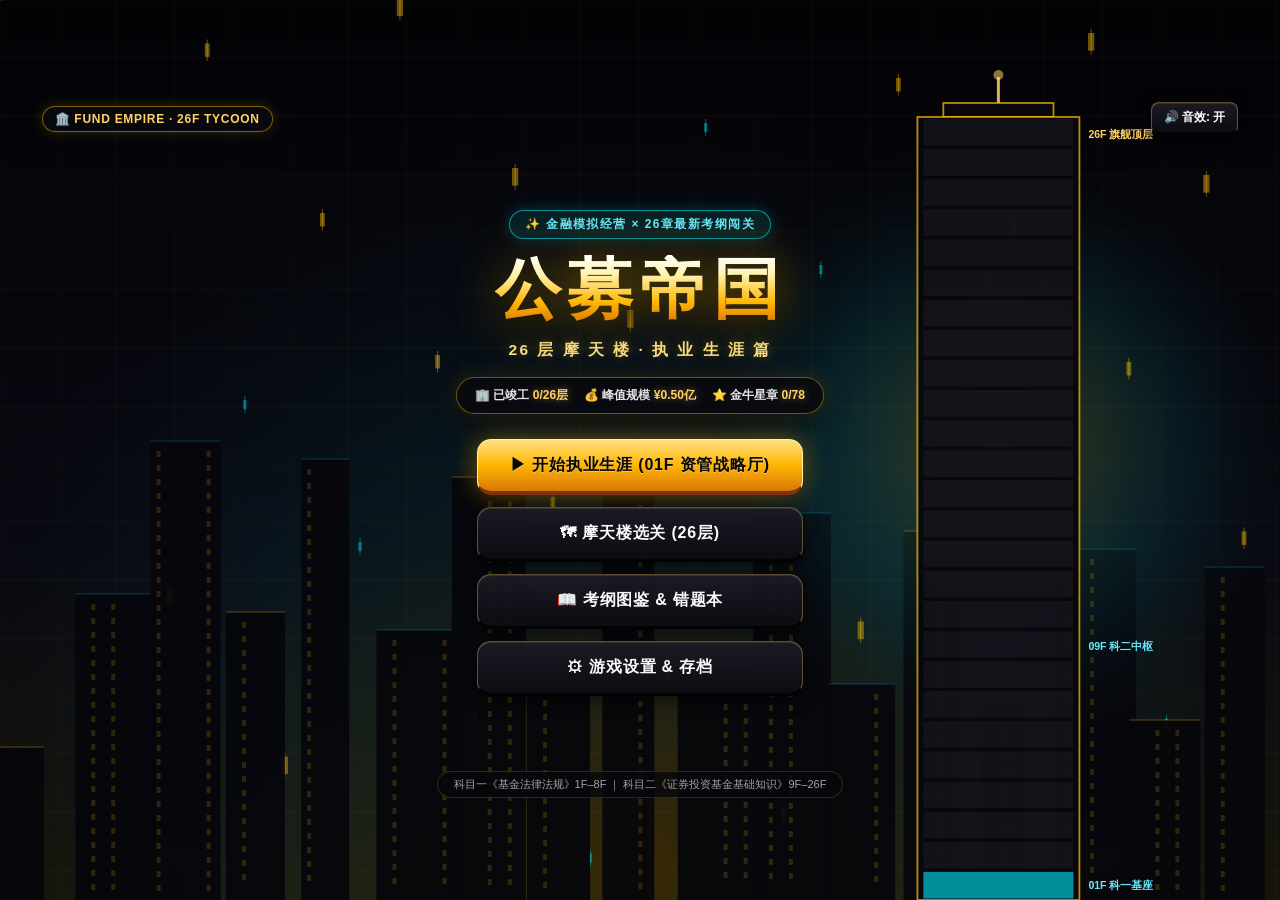
==== commit e7169489: "style: upgrade to Obsidian Black-Gold Neon financial arcade aesthetic" ====
--- a/index.html
+++ b/index.html
@@ -4,26 +4,27 @@
   <meta charset="UTF-8" />
   <meta name="viewport" content="width=device-width, initial-scale=1.0, maximum-scale=1.0, user-scalable=no, viewport-fit=cover" />
   <meta name="apple-mobile-web-app-capable" content="yes" />
-  <meta name="theme-color" content="#060b19" />
+  <meta name="theme-color" content="#040407" />
   <title>公募帝国：26层摩天楼｜基金从业资格模拟经营游戏</title>
-  <link rel="icon" type="image/svg+xml" href="data:image/svg+xml,%3Csvg xmlns='http://www.w3.org/2000/svg' viewBox='0 0 64 64'%3E%3Crect width='64' height='64' rx='14' fill='%230b132b'/%3E%3Cpath d='M20 54V16l12-6 12 6v38H20z' fill='%23f59e0b'/%3E%3Cpath d='M25 22h5v5h-5zm9 0h5v5h-5zm-9 9h5v5h-5zm9 0h5v5h-5zm-9 9h5v5h-5zm9 0h5v5h-5z' fill='%230b132b'/%3E%3C/svg%3E" />
+  <link rel="icon" type="image/svg+xml" href="data:image/svg+xml,%3Csvg xmlns='http://www.w3.org/2000/svg' viewBox='0 0 64 64'%3E%3Crect width='64' height='64' rx='14' fill='%23050508' stroke='%23ffb703' stroke-width='3'/%3E%3Cpath d='M20 54V16l12-6 12 6v38H20z' fill='%23ffb703'/%3E%3Cpath d='M25 22h5v5h-5zm9 0h5v5h-5zm-9 9h5v5h-5zm9 0h5v5h-5zm-9 9h5v5h-5zm9 0h5v5h-5z' fill='%23050508'/%3E%3C/svg%3E" />
   <style>
 :root {
-  --bg-deep: #060b19;
-  --panel-bg: rgba(13, 22, 44, 0.88);
-  --panel-card: rgba(22, 34, 64, 0.9);
-  --panel-border: rgba(148, 163, 184, 0.22);
+  --bg-deep: #040407;
+  --panel-bg: rgba(10, 10, 16, 0.9);
+  --panel-card: rgba(16, 16, 24, 0.94);
+  --panel-border: rgba(245, 158, 11, 0.3);
   --gold: #f59e0b;
-  --gold-bright: #fbbf24;
-  --gold-deep: #b45309;
-  --cyan: #38bdf8;
-  --cyan-deep: #0284c7;
-  --green: #10b981;
-  --red: #ef4444;
-  --purple: #a855f7;
-  --text-main: #f8fafc;
-  --text-sub: #cbd5e1;
-  --text-muted: #94a3b8;
+  --gold-bright: #ffd166;
+  --gold-neon: #ffbe0b;
+  --gold-deep: #92400e;
+  --cyan: #00f0ff;
+  --cyan-deep: #0891b2;
+  --green: #00f59b;
+  --red: #ff2e63;
+  --purple: #d946ef;
+  --text-main: #fafafa;
+  --text-sub: #e4e4e7;
+  --text-muted: #a1a1aa;
   --radius-lg: 16px;
   --radius-md: 12px;
   --radius-sm: 8px;
@@ -38,14 +39,15 @@
 
 html,
 body {
-  width: 100vw;
+  width: 100%;
+  max-width: 100vw;
   height: 100vh;
   height: 100dvh;
   overflow: hidden;
   overscroll-behavior: none;
   background: var(--bg-deep);
   color: var(--text-main);
-  font-family: -apple-system, BlinkMacSystemFont, "SF Pro Rounded", "PingFang SC", "Hiragino Sans GB", "Microsoft YaHei", sans-serif;
+  font-family: -apple-system, BlinkMacSystemFont, "SF Pro Display", "PingFang SC", "Hiragino Sans GB", "Microsoft YaHei", sans-serif;
   user-select: none;
   -webkit-font-smoothing: antialiased;
 }
@@ -62,7 +64,7 @@
 #app {
   position: relative;
   z-index: 1;
-  width: 100vw;
+  width: 100%;
   height: 100vh;
   height: 100dvh;
   display: flex;
@@ -88,7 +90,7 @@
   flex-direction: column;
   min-height: 0;
   overflow: hidden;
-  animation: fadeScreen 0.2s ease-out;
+  animation: fadeScreen 0.16s ease-out;
 }
 
 .screen.active {
@@ -104,31 +106,32 @@
   }
 }
 
-/* ==================== GAME BUTTONS ==================== */
+/* ==================== BLACK-GOLD NEON ARCADE BUTTONS ==================== */
 .g-btn {
   appearance: none;
-  border: 1px solid rgba(148, 163, 184, 0.36);
-  border-bottom: 3px solid rgba(2, 6, 23, 0.72);
-  background: linear-gradient(180deg, rgba(34, 50, 84, 0.96) 0%, rgba(16, 25, 48, 0.98) 100%);
+  border: 1px solid rgba(255, 209, 102, 0.34);
+  border-bottom: 3px solid rgba(0, 0, 0, 0.85);
+  background: linear-gradient(180deg, rgba(28, 27, 38, 0.96) 0%, rgba(12, 12, 18, 0.98) 100%);
   color: var(--text-main);
   border-radius: var(--radius-md);
   padding: 10px 18px;
   font-size: 14px;
-  font-weight: 700;
+  font-weight: 800;
   cursor: pointer;
   display: inline-flex;
   align-items: center;
   justify-content: center;
   gap: 8px;
-  transition: transform 0.1s ease, filter 0.15s ease, border-color 0.15s ease;
+  transition: transform 0.1s ease, box-shadow 0.15s ease, border-color 0.15s ease, filter 0.15s ease;
   text-decoration: none;
   white-space: nowrap;
-  box-shadow: 0 4px 14px rgba(0, 0, 0, 0.28);
+  box-shadow: 0 4px 16px rgba(0, 0, 0, 0.55), inset 0 1px 0 rgba(255, 215, 102, 0.12);
 }
 
 .g-btn:hover:not(:disabled) {
-  filter: brightness(1.12);
-  border-color: rgba(251, 191, 36, 0.55);
+  border-color: var(--gold-bright);
+  box-shadow: 0 0 16px rgba(255, 190, 11, 0.28), inset 0 1px 0 rgba(255, 215, 102, 0.25);
+  filter: brightness(1.08);
 }
 
 .g-btn:active:not(:disabled) {
@@ -137,23 +140,29 @@
 }
 
 .g-btn:disabled {
-  opacity: 0.45;
+  opacity: 0.4;
   cursor: not-allowed;
 }
 
 .g-btn-gold {
-  background: linear-gradient(180deg, #fbbf24 0%, #d97706 100%);
-  color: #090d16;
-  border-color: #fde68a;
-  border-bottom: 4px solid #92400e;
-  box-shadow: 0 6px 20px rgba(245, 158, 11, 0.32);
+  background: linear-gradient(180deg, #ffe082 0%, #ffb703 48%, #d97706 100%);
+  color: #07070a;
+  border: 1px solid #fff3b0;
+  border-bottom: 4px solid #78350f;
+  box-shadow: 0 0 24px rgba(255, 183, 3, 0.42), 0 6px 18px rgba(0, 0, 0, 0.6);
+  text-shadow: 0 1px 0 rgba(255, 255, 255, 0.35);
+}
+
+.g-btn-gold:hover:not(:disabled) {
+  box-shadow: 0 0 32px rgba(255, 190, 11, 0.65), 0 6px 20px rgba(0, 0, 0, 0.65);
 }
 
 .g-btn-cyan {
-  background: linear-gradient(180deg, #38bdf8 0%, #0284c7 100%);
-  color: #061224;
-  border-color: #bae6fd;
-  border-bottom: 4px solid #075985;
+  background: linear-gradient(180deg, #67e8f9 0%, #00d2ff 50%, #0284c7 100%);
+  color: #04080f;
+  border-color: #cffafe;
+  border-bottom: 4px solid #0e7490;
+  box-shadow: 0 0 18px rgba(0, 240, 255, 0.35);
 }
 
 .g-btn-sm {
@@ -162,7 +171,7 @@
   border-radius: var(--radius-sm);
 }
 
-/* ==================== 1. TITLE SCREEN (PURE GAME HOME) ==================== */
+/* ==================== 1. TITLE SCREEN (BLACK-GOLD NEON ARCADE) ==================== */
 #screen-title {
   justify-content: space-between;
   align-items: center;
@@ -179,11 +188,12 @@
 
 .version-tag {
   font-size: 12px;
-  font-weight: 700;
-  letter-spacing: 0.04em;
+  font-weight: 800;
+  letter-spacing: 0.06em;
   color: var(--gold-bright);
-  background: rgba(15, 23, 42, 0.78);
-  border: 1px solid rgba(245, 158, 11, 0.35);
+  background: rgba(10, 10, 16, 0.88);
+  border: 1px solid rgba(255, 190, 11, 0.48);
+  box-shadow: 0 0 14px rgba(255, 190, 11, 0.18);
   padding: 5px 12px;
   border-radius: 999px;
   white-space: nowrap;
@@ -204,59 +214,62 @@
   display: inline-flex;
   align-items: center;
   gap: 6px;
-  padding: 5px 14px;
+  padding: 5px 15px;
   border-radius: 999px;
-  background: rgba(56, 189, 248, 0.14);
-  border: 1px solid rgba(56, 189, 248, 0.42);
-  color: #7dd3fc;
+  background: rgba(0, 240, 255, 0.1);
+  border: 1px solid rgba(0, 240, 255, 0.55);
+  box-shadow: 0 0 16px rgba(0, 240, 255, 0.22);
+  color: #67e8f9;
   font-size: 12px;
   font-weight: 800;
   letter-spacing: 0.12em;
 }
 
 .game-logo {
-  font-size: clamp(38px, 7vw, 64px);
+  font-size: clamp(40px, 7.2vw, 66px);
   font-weight: 900;
   line-height: 1.04;
-  letter-spacing: 0.08em;
-  background: linear-gradient(180deg, #fffbeb 0%, #fde68a 42%, #f59e0b 100%);
+  letter-spacing: 0.1em;
+  background: linear-gradient(180deg, #ffffff 0%, #fff3b0 28%, #ffb703 68%, #d97706 100%);
   -webkit-background-clip: text;
   background-clip: text;
   color: transparent;
-  filter: drop-shadow(0 6px 18px rgba(245, 158, 11, 0.38));
+  filter: drop-shadow(0 0 24px rgba(255, 183, 3, 0.52)) drop-shadow(0 6px 14px rgba(0, 0, 0, 0.85));
 }
 
 .game-subtitle {
-  font-size: clamp(13px, 2vw, 16px);
-  font-weight: 700;
-  color: #e2e8f0;
-  letter-spacing: 0.1em;
+  font-size: clamp(13px, 2vw, 15.5px);
+  font-weight: 800;
+  color: #fde68a;
+  letter-spacing: 0.16em;
+  text-shadow: 0 0 12px rgba(255, 190, 11, 0.35);
 }
 
 .career-hud-pill {
   display: flex;
   flex-wrap: wrap;
   justify-content: center;
-  gap: 8px 14px;
-  padding: 8px 18px;
+  gap: 8px 16px;
+  padding: 9px 18px;
   border-radius: 999px;
-  background: rgba(15, 23, 42, 0.86);
-  border: 1px solid rgba(245, 158, 11, 0.32);
+  background: rgba(10, 10, 16, 0.92);
+  border: 1px solid rgba(255, 190, 11, 0.42);
+  box-shadow: 0 0 22px rgba(255, 190, 11, 0.14), 0 8px 24px rgba(0, 0, 0, 0.65);
   font-size: 12px;
   font-weight: 700;
   color: var(--text-sub);
-  box-shadow: 0 8px 24px rgba(0, 0, 0, 0.35);
 }
 
 .career-hud-pill b {
   color: var(--gold-bright);
+  text-shadow: 0 0 8px rgba(255, 209, 102, 0.45);
 }
 
 .title-menu {
   display: flex;
   flex-direction: column;
   gap: clamp(8px, 1.5dvh, 12px);
-  width: min(100%, 320px);
+  width: min(100%, 326px);
   margin-top: clamp(4px, 1dvh, 10px);
 }
 
@@ -265,15 +278,16 @@
   padding: clamp(11px, 1.9dvh, 15px) 20px;
   font-size: clamp(14px, 2vw, 16px);
   border-radius: 14px;
-  letter-spacing: 0.04em;
+  letter-spacing: 0.05em;
 }
 
 .title-footer {
   font-size: 11px;
-  color: var(--text-muted);
+  color: #a1a1aa;
   text-align: center;
-  background: rgba(6, 11, 25, 0.65);
-  padding: 4px 14px;
+  background: rgba(8, 8, 12, 0.82);
+  border: 1px solid rgba(255, 190, 11, 0.18);
+  padding: 5px 16px;
   border-radius: 999px;
 }
 
@@ -283,6 +297,7 @@
   flex-shrink: 0;
   background: var(--panel-bg);
   border: 1px solid var(--panel-border);
+  box-shadow: 0 0 20px rgba(255, 183, 3, 0.08), inset 0 1px 0 rgba(255, 215, 102, 0.12);
   border-radius: var(--radius-lg);
   padding: 0 12px;
   display: flex;
@@ -290,7 +305,7 @@
   justify-content: space-between;
   gap: 8px;
   margin-bottom: 8px;
-  backdrop-filter: blur(10px);
+  backdrop-filter: blur(12px);
 }
 
 .hud-left,
@@ -305,10 +320,10 @@
 .act-tabs {
   display: flex;
   gap: 6px;
-  background: rgba(6, 11, 25, 0.7);
+  background: rgba(4, 4, 7, 0.85);
   padding: 4px;
   border-radius: 11px;
-  border: 1px solid rgba(148, 163, 184, 0.16);
+  border: 1px solid rgba(255, 190, 11, 0.24);
 }
 
 .act-tab {
@@ -324,9 +339,9 @@
 }
 
 .act-tab.active {
-  background: linear-gradient(180deg, #f59e0b 0%, #d97706 100%);
-  color: #090d16;
-  box-shadow: 0 2px 10px rgba(245, 158, 11, 0.35);
+  background: linear-gradient(180deg, #ffd166 0%, #f59e0b 100%);
+  color: #07070a;
+  box-shadow: 0 0 14px rgba(255, 190, 11, 0.45);
 }
 
 .subzone-bar {
@@ -347,6 +362,7 @@
   min-height: 0;
   background: var(--panel-bg);
   border: 1px solid var(--panel-border);
+  box-shadow: 0 0 28px rgba(0, 0, 0, 0.7), inset 0 0 24px rgba(255, 183, 3, 0.04);
   border-radius: var(--radius-lg);
   padding: 10px;
   display: grid;
@@ -371,8 +387,8 @@
 
 .floor-card {
   position: relative;
-  background: linear-gradient(165deg, rgba(30, 41, 59, 0.92) 0%, rgba(15, 23, 42, 0.95) 100%);
-  border: 1px solid rgba(148, 163, 184, 0.24);
+  background: linear-gradient(165deg, rgba(24, 24, 34, 0.96) 0%, rgba(10, 10, 15, 0.98) 100%);
+  border: 1px solid rgba(255, 209, 102, 0.22);
   border-radius: 12px;
   padding: clamp(6px, 1dvh, 11px) clamp(7px, 0.9vw, 12px);
   display: flex;
@@ -389,23 +405,24 @@
 .floor-card:hover:not(.locked) {
   transform: translateY(-2px);
   border-color: var(--gold-bright);
-  box-shadow: 0 6px 18px rgba(245, 158, 11, 0.2);
+  box-shadow: 0 0 18px rgba(255, 190, 11, 0.32);
 }
 
 .floor-card.cleared {
-  border-color: rgba(245, 158, 11, 0.45);
-  background: linear-gradient(165deg, rgba(30, 48, 78, 0.94) 0%, rgba(15, 23, 42, 0.96) 100%);
+  border-color: rgba(255, 190, 11, 0.55);
+  background: linear-gradient(165deg, rgba(38, 29, 14, 0.92) 0%, rgba(12, 12, 18, 0.98) 100%);
+  box-shadow: inset 0 0 14px rgba(255, 190, 11, 0.1);
 }
 
 .floor-card.current {
   border-color: var(--cyan);
-  box-shadow: 0 0 0 1px rgba(56, 189, 248, 0.45), 0 6px 18px rgba(56, 189, 248, 0.22);
+  box-shadow: 0 0 0 1px rgba(0, 240, 255, 0.5), 0 0 18px rgba(0, 240, 255, 0.28);
 }
 
 .floor-card.locked {
-  opacity: 0.52;
+  opacity: 0.46;
   cursor: not-allowed;
-  filter: grayscale(0.45);
+  filter: grayscale(0.5);
 }
 
 .fc-top {
@@ -420,20 +437,21 @@
   font-weight: 900;
   padding: 2px 7px;
   border-radius: 6px;
-  background: rgba(245, 158, 11, 0.18);
+  background: rgba(255, 190, 11, 0.18);
+  border: 1px solid rgba(255, 190, 11, 0.38);
   color: var(--gold-bright);
-  letter-spacing: 0.03em;
+  letter-spacing: 0.04em;
 }
 
 .fc-stars {
   font-size: 11px;
   letter-spacing: 1px;
-  color: #475569;
+  color: #3f3f46;
 }
 
 .fc-stars .lit {
   color: var(--gold-bright);
-  text-shadow: 0 0 6px rgba(251, 191, 36, 0.5);
+  text-shadow: 0 0 8px rgba(255, 190, 11, 0.75);
 }
 
 .fc-mid {
@@ -446,7 +464,7 @@
 .fc-dept {
   font-size: clamp(12px, 1.3vw, 15px);
   font-weight: 800;
-  color: #f8fafc;
+  color: #ffffff;
   white-space: nowrap;
   overflow: hidden;
   text-overflow: ellipsis;
@@ -467,10 +485,10 @@
   justify-content: space-between;
   align-items: center;
   font-size: 10px;
-  color: #7dd3fc;
-  font-weight: 700;
-  padding-top: 2px;
-  border-top: 1px solid rgba(148, 163, 184, 0.12);
+  color: #67e8f9;
+  font-weight: 800;
+  padding-top: 3px;
+  border-top: 1px solid rgba(255, 209, 102, 0.14);
 }
 
 /* ==================== 3. CORE SIMULATION PLAY STAGE ==================== */
@@ -481,8 +499,8 @@
 }
 
 .metric-chip {
-  background: rgba(6, 11, 25, 0.78);
-  border: 1px solid rgba(148, 163, 184, 0.22);
+  background: rgba(5, 5, 8, 0.9);
+  border: 1px solid rgba(255, 190, 11, 0.28);
   border-radius: 9px;
   padding: 4px 10px;
   display: flex;
@@ -514,6 +532,7 @@
   min-height: 0;
   background: var(--panel-bg);
   border: 1px solid var(--panel-border);
+  box-shadow: 0 0 24px rgba(0, 0, 0, 0.65);
   border-radius: var(--radius-lg);
   padding: 10px;
   overflow: hidden;
@@ -525,7 +544,8 @@
   width: 100%;
   border-radius: 12px;
   overflow: hidden;
-  border: 1px solid rgba(148, 163, 184, 0.22);
+  border: 1px solid rgba(255, 190, 11, 0.32);
+  box-shadow: inset 0 0 20px rgba(0, 0, 0, 0.8);
   position: relative;
 }
 
@@ -543,13 +563,13 @@
 }
 
 .stance-btn {
-  border: 1px solid rgba(148, 163, 184, 0.24);
-  background: rgba(15, 23, 42, 0.85);
+  border: 1px solid rgba(255, 209, 102, 0.24);
+  background: rgba(16, 16, 24, 0.92);
   color: var(--text-sub);
   border-radius: 9px;
   padding: 6px 6px;
   font-size: 11px;
-  font-weight: 700;
+  font-weight: 800;
   cursor: pointer;
   display: flex;
   flex-direction: column;
@@ -566,24 +586,27 @@
 
 .stance-btn.active {
   border-color: var(--gold-bright);
-  background: rgba(245, 158, 11, 0.16);
-  color: #fef3c7;
+  background: rgba(255, 190, 11, 0.18);
+  box-shadow: 0 0 14px rgba(255, 190, 11, 0.28);
+  color: #fffbeb;
 }
 
 .stance-btn.hint-btn {
-  border-color: rgba(56, 189, 248, 0.4);
+  border-color: rgba(0, 240, 255, 0.45);
+  color: #a5f3fc;
 }
 
 .stance-btn.hint-btn:not(:disabled):hover {
-  background: rgba(56, 189, 248, 0.18);
+  background: rgba(0, 240, 255, 0.16);
+  box-shadow: 0 0 14px rgba(0, 240, 255, 0.28);
 }
 
 .aum-progress-box {
   flex-shrink: 0;
-  background: rgba(6, 11, 25, 0.72);
+  background: rgba(6, 6, 10, 0.9);
   border-radius: 10px;
   padding: 7px 10px;
-  border: 1px solid rgba(148, 163, 184, 0.16);
+  border: 1px solid rgba(255, 190, 11, 0.22);
 }
 
 .aum-progress-top {
@@ -598,15 +621,16 @@
 .progress-track {
   width: 100%;
   height: 8px;
-  background: #0f172a;
+  background: #09090f;
   border-radius: 999px;
   overflow: hidden;
-  border: 1px solid rgba(148, 163, 184, 0.2);
+  border: 1px solid rgba(255, 190, 11, 0.28);
 }
 
 .progress-fill {
   height: 100%;
-  background: linear-gradient(90deg, #38bdf8 0%, #f59e0b 100%);
+  background: linear-gradient(90deg, #00f0ff 0%, #ffb703 60%, #ffe082 100%);
+  box-shadow: 0 0 10px rgba(255, 183, 3, 0.6);
   border-radius: 999px;
   transition: width 0.35s cubic-bezier(0.22, 1, 0.36, 1);
 }
@@ -619,6 +643,7 @@
   min-height: 0;
   background: var(--panel-bg);
   border: 1px solid var(--panel-border);
+  box-shadow: 0 0 24px rgba(0, 0, 0, 0.65);
   border-radius: var(--radius-lg);
   padding: clamp(10px, 1.8dvh, 18px);
   overflow: hidden;
@@ -639,17 +664,19 @@
   gap: 6px;
   font-size: 12px;
   font-weight: 800;
-  padding: 4px 11px;
+  padding: 4px 12px;
   border-radius: 999px;
-  background: rgba(245, 158, 11, 0.16);
+  background: rgba(255, 190, 11, 0.15);
   color: var(--gold-bright);
-  border: 1px solid rgba(245, 158, 11, 0.35);
+  border: 1px solid rgba(255, 190, 11, 0.48);
+  box-shadow: 0 0 12px rgba(255, 190, 11, 0.18);
 }
 
 .phase-pill.boss {
-  background: rgba(168, 85, 247, 0.2);
-  color: #e9d5ff;
-  border-color: rgba(168, 85, 247, 0.45);
+  background: rgba(217, 70, 239, 0.18);
+  color: #f5d0fe;
+  border-color: rgba(217, 70, 239, 0.55);
+  box-shadow: 0 0 14px rgba(217, 70, 239, 0.3);
 }
 
 .cheat-grid {
@@ -663,7 +690,8 @@
 
 .cheat-card {
   background: var(--panel-card);
-  border: 1px solid rgba(56, 189, 248, 0.25);
+  border: 1px solid rgba(0, 240, 255, 0.3);
+  box-shadow: inset 0 0 12px rgba(0, 240, 255, 0.05);
   border-radius: 11px;
   padding: clamp(8px, 1.3dvh, 12px);
   display: flex;
@@ -676,7 +704,8 @@
 .cheat-tag {
   font-size: 11.5px;
   font-weight: 800;
-  color: #7dd3fc;
+  color: #67e8f9;
+  text-shadow: 0 0 8px rgba(0, 240, 255, 0.3);
 }
 
 .cheat-rule {
@@ -687,8 +716,9 @@
 
 /* Order & Boss Prompt Card */
 .order-box {
-  background: linear-gradient(180deg, rgba(30, 41, 59, 0.95) 0%, rgba(15, 23, 42, 0.95) 100%);
-  border: 1px solid rgba(245, 158, 11, 0.3);
+  background: linear-gradient(180deg, rgba(24, 22, 32, 0.96) 0%, rgba(11, 11, 16, 0.98) 100%);
+  border: 1px solid rgba(255, 190, 11, 0.42);
+  box-shadow: 0 0 18px rgba(255, 190, 11, 0.09);
   border-radius: 13px;
   padding: clamp(10px, 1.6dvh, 15px);
   display: flex;
@@ -702,7 +732,7 @@
   justify-content: space-between;
   align-items: center;
   font-size: 11.5px;
-  color: #93c5fd;
+  color: #67e8f9;
   font-weight: 700;
 }
 
@@ -710,7 +740,7 @@
   font-size: clamp(13px, 1.35vw, 15.5px);
   font-weight: 700;
   line-height: 1.45;
-  color: #f8fafc;
+  color: #ffffff;
 }
 
 .options-stack {
@@ -725,9 +755,9 @@
 .opt-btn {
   width: 100%;
   text-align: left;
-  background: rgba(30, 41, 59, 0.88);
-  border: 1px solid rgba(148, 163, 184, 0.28);
-  border-bottom: 3px solid rgba(2, 6, 23, 0.65);
+  background: rgba(22, 22, 32, 0.94);
+  border: 1px solid rgba(255, 209, 102, 0.25);
+  border-bottom: 3px solid rgba(0, 0, 0, 0.85);
   border-radius: 11px;
   padding: clamp(8px, 1.35dvh, 13px) 12px;
   color: var(--text-main);
@@ -742,33 +772,36 @@
 
 .opt-btn:hover:not(:disabled) {
   border-color: var(--gold-bright);
-  background: rgba(51, 65, 85, 0.92);
+  background: rgba(36, 33, 46, 0.96);
+  box-shadow: 0 0 16px rgba(255, 190, 11, 0.22);
 }
 
 .opt-btn.eliminated {
-  opacity: 0.3;
+  opacity: 0.28;
   text-decoration: line-through;
   pointer-events: none;
 }
 
 .opt-btn.correct {
-  background: rgba(16, 185, 129, 0.22);
-  border-color: #10b981;
+  background: rgba(0, 245, 155, 0.16);
+  border-color: var(--green);
+  box-shadow: 0 0 16px rgba(0, 245, 155, 0.25);
   color: #d1fae5;
 }
 
 .opt-btn.wrong {
-  background: rgba(239, 68, 68, 0.22);
-  border-color: #ef4444;
-  color: #fee2e2;
+  background: rgba(255, 46, 99, 0.18);
+  border-color: var(--red);
+  box-shadow: 0 0 16px rgba(255, 46, 99, 0.25);
+  color: #ffe4e6;
 }
 
 .opt-key {
   width: 24px;
   height: 24px;
   border-radius: 7px;
-  background: rgba(15, 23, 42, 0.9);
-  border: 1px solid rgba(245, 158, 11, 0.4);
+  background: #08080c;
+  border: 1px solid rgba(255, 190, 11, 0.55);
   color: var(--gold-bright);
   font-size: 12px;
   font-weight: 900;
@@ -779,24 +812,24 @@
 }
 
 .feedback-banner {
-  background: rgba(15, 23, 42, 0.95);
+  background: rgba(12, 12, 18, 0.96);
   border-left: 4px solid var(--gold-bright);
   border-radius: 10px;
   padding: 9px 12px;
   font-size: clamp(11.5px, 1.1vw, 13px);
   line-height: 1.4;
-  color: #e2e8f0;
+  color: #f4f4f5;
   flex-shrink: 0;
 }
 
 .feedback-banner.good {
   border-left-color: var(--green);
-  background: rgba(6, 78, 59, 0.35);
+  background: rgba(2, 44, 34, 0.55);
 }
 
 .feedback-banner.bad {
   border-left-color: var(--red);
-  background: rgba(127, 29, 29, 0.35);
+  background: rgba(76, 5, 25, 0.55);
 }
 
 /* Result Panel inside Command Pane */
@@ -815,12 +848,12 @@
 .big-stars {
   font-size: clamp(32px, 5vw, 48px);
   letter-spacing: 8px;
-  color: #334155;
+  color: #27272a;
 }
 
 .big-stars .lit {
   color: var(--gold-bright);
-  filter: drop-shadow(0 0 12px rgba(251, 191, 36, 0.65));
+  filter: drop-shadow(0 0 16px rgba(255, 190, 11, 0.8));
 }
 
 .result-stats-grid {
@@ -831,8 +864,8 @@
 }
 
 .res-stat {
-  background: rgba(15, 23, 42, 0.85);
-  border: 1px solid rgba(148, 163, 184, 0.2);
+  background: rgba(12, 12, 18, 0.92);
+  border: 1px solid rgba(255, 190, 11, 0.26);
   border-radius: 10px;
   padding: 8px;
   font-size: 11px;
@@ -842,7 +875,7 @@
 .res-stat b {
   display: block;
   font-size: 15px;
-  color: var(--text-main);
+  color: var(--gold-bright);
   margin-top: 2px;
 }
 
@@ -868,8 +901,8 @@
 }
 
 .f-pill {
-  border: 1px solid rgba(148, 163, 184, 0.24);
-  background: rgba(15, 23, 42, 0.8);
+  border: 1px solid rgba(255, 190, 11, 0.24);
+  background: rgba(14, 14, 20, 0.9);
   color: var(--text-muted);
   border-radius: 6px;
   padding: 5px 2px;
@@ -880,9 +913,10 @@
 }
 
 .f-pill.active {
-  background: var(--gold);
-  color: #090d16;
-  border-color: var(--gold-bright);
+  background: linear-gradient(180deg, #ffd166 0%, #f59e0b 100%);
+  color: #07070a;
+  border-color: #fff3b0;
+  box-shadow: 0 0 10px rgba(255, 190, 11, 0.45);
 }
 
 .codex-detail-head {
@@ -890,7 +924,8 @@
   justify-content: space-between;
   align-items: center;
   padding: 6px 10px;
-  background: rgba(6, 11, 25, 0.65);
+  background: rgba(6, 6, 10, 0.85);
+  border: 1px solid rgba(255, 190, 11, 0.2);
   border-radius: 10px;
   flex-shrink: 0;
 }
@@ -900,8 +935,8 @@
   position: absolute;
   inset: 0;
   z-index: 50;
-  background: rgba(4, 8, 20, 0.82);
-  backdrop-filter: blur(6px);
+  background: rgba(3, 3, 6, 0.86);
+  backdrop-filter: blur(8px);
   display: none;
   align-items: center;
   justify-content: center;
@@ -915,14 +950,14 @@
 .modal-card {
   width: min(100%, 540px);
   max-height: 90dvh;
-  background: #0f172a;
-  border: 1px solid rgba(245, 158, 11, 0.45);
+  background: #0b0b12;
+  border: 1px solid rgba(255, 190, 11, 0.55);
+  box-shadow: 0 0 36px rgba(255, 183, 3, 0.22), 0 20px 50px rgba(0, 0, 0, 0.85);
   border-radius: 18px;
   padding: 18px;
   display: flex;
   flex-direction: column;
   gap: 12px;
-  box-shadow: 0 20px 50px rgba(0, 0, 0, 0.65);
   overflow: hidden;
 }
 
@@ -940,7 +975,8 @@
   justify-content: space-between;
   align-items: center;
   padding: 10px 12px;
-  background: rgba(30, 41, 59, 0.65);
+  background: rgba(22, 22, 32, 0.85);
+  border: 1px solid rgba(255, 190, 11, 0.18);
   border-radius: 10px;
   font-size: 13px;
   font-weight: 700;
@@ -1015,7 +1051,6 @@
     grid-template-rows: repeat(4, minmax(0, 1fr));
   }
 
-  /* Mobile Play Stage: Top Tower Cutaway (31%) + Bottom Command Deck (69%) */
   .play-body {
     grid-template-columns: 1fr;
     grid-template-rows: 31fr 69fr;
@@ -1284,7 +1319,7 @@
           </div>
           <div class="setting-row">
             <span>🌆 摩天楼天际线主题</span>
-            <button id="set-theme-btn" class="g-btn g-btn-sm">🌃 夜幕陆家嘴</button>
+            <button id="set-theme-btn" class="g-btn g-btn-sm">🌃 黑金霓虹·街机</button>
           </div>
           <div class="setting-row">
             <span>🗺 选关解锁模式</span>
@@ -4460,7 +4495,7 @@
 })();
 
 
-// Canvas Renderers: Title Skyline + Interactive 26F Floor Cutaway
+// Canvas Renderers: Black-Gold Neon Arcade Skyline + Interactive 26F Floor Cutaway
 (function () {
   class SkylineBackdrop {
     constructor(canvas) {
@@ -4491,24 +4526,25 @@
     }
 
     initScene() {
-      const count = Math.max(12, Math.floor(this.w / 75));
+      const count = Math.max(12, Math.floor(this.w / 72));
       this.buildings = [];
       for (let i = 0; i < count; i++) {
-        const bw = 42 + ((i * 37) % 48);
-        const bh = this.h * (0.18 + ((i * 53) % 38) / 100);
+        const bw = 44 + ((i * 37) % 48);
+        const bh = this.h * (0.17 + ((i * 53) % 36) / 100);
         this.buildings.push({
           x: (i / count) * this.w,
           w: bw,
           h: bh,
-          seed: i * 17 + 3
+          seed: i * 17 + 3,
+          neonRim: i % 3 === 0 ? "rgba(255, 190, 11, 0.35)" : "rgba(0, 240, 255, 0.22)"
         });
       }
-      this.particles = Array.from({ length: 28 }, (_, i) => ({
-        x: ((i * 97) % 100) / 100 * this.w,
-        y: ((i * 61) % 100) / 100 * this.h,
-        vy: 0.22 + (i % 5) * 0.1,
-        size: 1.5 + (i % 3),
-        isUp: i % 3 !== 0
+      this.particles = Array.from({ length: 30 }, (_, i) => ({
+        x: (((i * 97) % 100) / 100) * this.w,
+        y: (((i * 61) % 100) / 100) * this.h,
+        vy: 0.24 + (i % 5) * 0.11,
+        size: 2.2 + (i % 3),
+        isGold: i % 3 !== 0
       }));
     }
 
@@ -4524,24 +4560,24 @@
       const { w, h } = this;
       if (!w || !h) return;
 
-      // Sky gradient
+      // Obsidian Black-Gold Neon Sky Gradient
       const grad = ctx.createLinearGradient(0, 0, 0, h);
       if (this.theme === "dawn") {
-        grad.addColorStop(0, "#0f172a");
-        grad.addColorStop(0.55, "#1e293b");
-        grad.addColorStop(1, "#334155");
+        grad.addColorStop(0, "#07070c");
+        grad.addColorStop(0.62, "#14101c");
+        grad.addColorStop(1, "#2b1c0c");
       } else {
-        grad.addColorStop(0, "#050814");
-        grad.addColorStop(0.55, "#0b132b");
-        grad.addColorStop(1, "#162447");
+        grad.addColorStop(0, "#030306");
+        grad.addColorStop(0.6, "#080811");
+        grad.addColorStop(1, "#171107");
       }
       ctx.fillStyle = grad;
       ctx.fillRect(0, 0, w, h);
 
-      // Subtle financial grid lines
-      ctx.strokeStyle = "rgba(56, 189, 248, 0.045)";
+      // Subtle neon gold/cyan arcade grid
+      ctx.strokeStyle = "rgba(255, 190, 11, 0.045)";
       ctx.lineWidth = 1;
-      const step = 56;
+      const step = 58;
       for (let x = 0; x < w; x += step) {
         ctx.beginPath();
         ctx.moveTo(x, 0);
@@ -4555,93 +4591,123 @@
         ctx.stroke();
       }
 
-      // Rising K-line / gold particles
+      // Ambient gold-cyan neon horizon bloom
+      const bloom = ctx.createRadialGradient(w * 0.5, h * 0.95, 20, w * 0.5, h * 0.95, w * 0.65);
+      bloom.addColorStop(0, "rgba(255, 183, 3, 0.14)");
+      bloom.addColorStop(0.55, "rgba(0, 240, 255, 0.05)");
+      bloom.addColorStop(1, "rgba(0, 0, 0, 0)");
+      ctx.fillStyle = bloom;
+      ctx.fillRect(0, 0, w, h);
+
+      // Rising Neon K-Line Candlesticks (body + wick!)
       for (const p of this.particles) {
         p.y -= p.vy;
-        if (p.y < -15) {
-          p.y = h + 12;
+        if (p.y < -24) {
+          p.y = h + 16;
           p.x = Math.random() * w;
         }
-        ctx.fillStyle = p.isUp ? "rgba(245, 158, 11, 0.28)" : "rgba(56, 189, 248, 0.22)";
-        ctx.fillRect(p.x, p.y, p.size * 1.4, p.size * 3.8);
-      }
-
-      // Background skyline silhouette
+        const color = p.isGold ? "rgba(255, 190, 11, 0.42)" : "rgba(0, 240, 255, 0.36)";
+        ctx.strokeStyle = color;
+        ctx.fillStyle = color;
+        ctx.lineWidth = 1;
+        const bodyW = p.size * 1.5;
+        const bodyH = p.size * 4.2;
+        ctx.beginPath();
+        ctx.moveTo(p.x + bodyW / 2, p.y - 4);
+        ctx.lineTo(p.x + bodyW / 2, p.y + bodyH + 4);
+        ctx.stroke();
+        ctx.fillRect(p.x, p.y, bodyW, bodyH);
+      }
+
+      // Background obsidian skyline silhouettes with neon roof rims
       for (const b of this.buildings) {
-        ctx.fillStyle = this.theme === "dawn" ? "rgba(15, 23, 42, 0.62)" : "rgba(7, 12, 28, 0.82)";
+        ctx.fillStyle = "rgba(6, 6, 11, 0.92)";
         ctx.fillRect(b.x, h - b.h, b.w, b.h);
-        // Tiny lit windows
-        ctx.fillStyle = "rgba(251, 191, 36, 0.14)";
+        ctx.strokeStyle = b.neonRim;
+        ctx.lineWidth = 1;
+        ctx.beginPath();
+        ctx.moveTo(b.x, h - b.h);
+        ctx.lineTo(b.x + b.w, h - b.h);
+        ctx.stroke();
+
+        ctx.fillStyle = "rgba(255, 190, 11, 0.16)";
         for (let wy = h - b.h + 10; wy < h - 14; wy += 14) {
           for (let wx = b.x + 6; wx < b.x + b.w - 8; wx += 10) {
-            if (((wx + wy + b.seed) % 7) < 2) {
+            if ((wx + wy + b.seed) % 7 < 2) {
               ctx.fillRect(wx, wy, 4, 6);
             }
           }
         }
       }
 
-      // Hero 26-Story Skyscraper silhouette on Title screen
+      // Hero 26-Story Black-Gold Neon Skyscraper on Title screen
       if (this.showHeroTower) {
         const isWide = w >= 860;
-        const tw = isWide ? Math.min(160, w * 0.14) : Math.min(116, w * 0.28);
+        const tw = isWide ? Math.min(162, w * 0.14) : Math.min(118, w * 0.28);
         const tx = isWide ? w * 0.78 - tw / 2 : w * 0.5 - tw / 2;
         const topY = h * 0.13;
         const bottomY = h;
         const totalH = bottomY - topY;
         const floorH = totalH / 26;
 
-        // Outer glow
-        const glow = ctx.createRadialGradient(tx + tw / 2, topY + totalH * 0.4, 10, tx + tw / 2, topY + totalH * 0.4, tw * 1.8);
-        glow.addColorStop(0, "rgba(245, 158, 11, 0.18)");
-        glow.addColorStop(1, "rgba(245, 158, 11, 0)");
+        // Neon gold aura
+        const glow = ctx.createRadialGradient(
+          tx + tw / 2,
+          topY + totalH * 0.42,
+          10,
+          tx + tw / 2,
+          topY + totalH * 0.42,
+          tw * 2.0
+        );
+        glow.addColorStop(0, "rgba(255, 183, 3, 0.24)");
+        glow.addColorStop(0.6, "rgba(0, 240, 255, 0.06)");
+        glow.addColorStop(1, "rgba(0, 0, 0, 0)");
         ctx.fillStyle = glow;
-        ctx.fillRect(tx - tw, 0, tw * 3, h);
-
-        // Spire
-        ctx.strokeStyle = "rgba(251, 191, 36, 0.65)";
+        ctx.fillRect(tx - tw * 1.2, 0, tw * 3.4, h);
+
+        // Laser Spire
+        ctx.strokeStyle = "rgba(255, 209, 102, 0.85)";
         ctx.lineWidth = 3;
         ctx.beginPath();
-        ctx.moveTo(tx + tw / 2, topY - 38);
-        ctx.lineTo(tx + tw / 2, topY);
+        ctx.moveTo(tx + tw / 2, topY - 40);
+        ctx.lineTo(tx + tw / 2, topY - 14);
         ctx.stroke();
 
-        const pulse = 0.5 + 0.5 * Math.sin(this.time * 3.2);
-        ctx.fillStyle = `rgba(251, 191, 36, ${0.45 + pulse * 0.5})`;
+        const pulse = 0.5 + 0.5 * Math.sin(this.time * 3.5);
+        ctx.fillStyle = `rgba(255, 209, 102, ${0.55 + pulse * 0.45})`;
         ctx.beginPath();
-        ctx.arc(tx + tw / 2, topY - 40, 4.5, 0, Math.PI * 2);
+        ctx.arc(tx + tw / 2, topY - 42, 5, 0, Math.PI * 2);
         ctx.fill();
 
-        // Architectural crown setbacks + Tower body
-        ctx.fillStyle = isWide ? "rgba(13, 23, 45, 0.95)" : "rgba(13, 23, 45, 0.38)";
-        ctx.strokeStyle = isWide ? "rgba(245, 158, 11, 0.55)" : "rgba(245, 158, 11, 0.22)";
-        ctx.lineWidth = 1.6;
-        // Crown tier
+        // Architectural crown setbacks + Obsidian Tower Body
+        ctx.fillStyle = isWide ? "rgba(8, 8, 13, 0.96)" : "rgba(8, 8, 13, 0.42)";
+        ctx.strokeStyle = isWide ? "rgba(255, 190, 11, 0.72)" : "rgba(255, 190, 11, 0.28)";
+        ctx.lineWidth = 1.8;
         ctx.fillRect(tx + tw * 0.16, topY - 14, tw * 0.68, 14);
         ctx.strokeRect(tx + tw * 0.16, topY - 14, tw * 0.68, 14);
-        // Main shaft
         ctx.fillRect(tx, topY, tw, totalH);
         ctx.strokeRect(tx, topY, tw, totalH);
 
         // 26 floors from bottom (1F) to top (26F)
-        const alphaScale = isWide ? 1 : 0.38;
+        const alphaScale = isWide ? 1 : 0.4;
         for (let f = 1; f <= 26; f++) {
           const fy = bottomY - f * floorH;
           const lit = f <= this.clearedCount;
           ctx.fillStyle = lit
-            ? (f <= 8 ? `rgba(56, 189, 248, ${0.52 * alphaScale})` : `rgba(251, 191, 36, ${0.58 * alphaScale})`)
-            : `rgba(51, 65, 85, ${0.28 * alphaScale})`;
+            ? f <= 8
+              ? `rgba(0, 240, 255, ${0.58 * alphaScale})`
+              : `rgba(255, 190, 11, ${0.68 * alphaScale})`
+            : `rgba(39, 39, 46, ${0.38 * alphaScale})`;
           ctx.fillRect(tx + 6, fy + 2, tw - 12, Math.max(3, floorH - 3.5));
         }
 
-        // Floor milestone markers on wide desktop
         if (isWide) {
-          ctx.font = "700 10px -apple-system, BlinkMacSystemFont, sans-serif";
-          ctx.fillStyle = "rgba(251, 191, 36, 0.78)";
-          ctx.fillText("26F 旗舰顶层", tx + tw + 8, bottomY - 25.3 * floorH);
-          ctx.fillStyle = "rgba(56, 189, 248, 0.78)";
-          ctx.fillText("09F 科二投研", tx + tw + 8, bottomY - 8.3 * floorH);
-          ctx.fillText("01F 科一基座", tx + tw + 8, bottomY - 0.35 * floorH);
+          ctx.font = "800 10.5px -apple-system, BlinkMacSystemFont, sans-serif";
+          ctx.fillStyle = "#ffd166";
+          ctx.fillText("26F 旗舰顶层", tx + tw + 9, bottomY - 25.3 * floorH);
+          ctx.fillStyle = "#67e8f9";
+          ctx.fillText("09F 科二中枢", tx + tw + 9, bottomY - 8.3 * floorH);
+          ctx.fillText("01F 科一基座", tx + tw + 9, bottomY - 0.35 * floorH);
         }
       }
     }
@@ -4653,8 +4719,8 @@
       this.ctx = canvas.getContext("2d");
       this.time = 0;
       this.level = null;
-      this.activeDesk = null; // 'product' | 'compliance' | 'trading' | null
-      this.phase = "OPENING"; // 'OPENING' | 'ORDER' | 'SETTLE' | 'BOSS' | 'RESULT'
+      this.activeDesk = null;
+      this.phase = "OPENING";
       this.floaters = [];
       this.flash = null;
       this.tickerOffset = 0;
@@ -4681,7 +4747,7 @@
       if (phase !== undefined) this.phase = phase;
     }
 
-    spawnText(text, color = "#fbbf24") {
+    spawnText(text, color = "#ffd166") {
       if (!this.w || !this.h) return;
       const deskXMap = { product: 0.2, compliance: 0.5, trading: 0.8 };
       const ratio = deskXMap[this.activeDesk] || 0.5;
@@ -4696,7 +4762,7 @@
 
     triggerFlash(type) {
       this.flash = {
-        color: type === "good" ? "rgba(16, 185, 129, 0.25)" : "rgba(239, 68, 68, 0.3)",
+        color: type === "good" ? "rgba(0, 245, 155, 0.25)" : "rgba(255, 46, 99, 0.3)",
         life: 1.0
       };
     }
@@ -4709,31 +4775,37 @@
       this.time += dt;
       this.tickerOffset = (this.tickerOffset + dt * 42) % 900;
 
-      const accent = (this.level && this.level.floorColor) || "#f59e0b";
+      const accent = (this.level && this.level.floorColor) || "#ffb703";
       const floorNum = (this.level && this.level.floor) || 1;
 
-      // 1. Exterior sky visible through panoramic window
+      // 1. Exterior obsidian neon night sky through panoramic window
       const sky = ctx.createLinearGradient(0, 0, 0, h);
-      sky.addColorStop(0, this.phase === "BOSS" ? "#1e1b4b" : "#081229");
-      sky.addColorStop(1, "#0f1e3a");
+      sky.addColorStop(0, this.phase === "BOSS" ? "#1a0626" : "#05050a");
+      sky.addColorStop(1, this.phase === "BOSS" ? "#2e0938" : "#120e07");
       ctx.fillStyle = sky;
       ctx.fillRect(0, 0, w, h);
 
-      // Exterior distant towers
+      // Exterior distant neon-rimmed towers
       const towerCount = 9;
       for (let i = 0; i < towerCount; i++) {
         const bx = (i / towerCount) * w;
         const bw = w / towerCount - 4;
         const bh = h * (0.25 + ((i * 29 + floorNum * 7) % 35) / 100);
-        ctx.fillStyle = "rgba(15, 23, 42, 0.72)";
+        ctx.fillStyle = "rgba(10, 10, 16, 0.85)";
         ctx.fillRect(bx, h * 0.82 - bh, bw, bh);
-      }
-
-      // 2. Top LED Market Ticker Beam
+        ctx.strokeStyle = i % 2 === 0 ? "rgba(255, 190, 11, 0.22)" : "rgba(0, 240, 255, 0.16)";
+        ctx.lineWidth = 1;
+        ctx.beginPath();
+        ctx.moveTo(bx, h * 0.82 - bh);
+        ctx.lineTo(bx + bw, h * 0.82 - bh);
+        ctx.stroke();
+      }
+
+      // 2. Top Black-Gold LED Market Ticker Beam
       const tickerH = Math.max(22, Math.min(28, h * 0.11));
-      ctx.fillStyle = "#060b18";
+      ctx.fillStyle = "#040407";
       ctx.fillRect(0, 0, w, tickerH);
-      ctx.strokeStyle = "rgba(245, 158, 11, 0.35)";
+      ctx.strokeStyle = "rgba(255, 190, 11, 0.5)";
       ctx.lineWidth = 1;
       ctx.beginPath();
       ctx.moveTo(0, tickerH);
@@ -4744,18 +4816,17 @@
       ctx.beginPath();
       ctx.rect(0, 0, w, tickerH);
       ctx.clip();
-      ctx.fillStyle = "#fbbf24";
-      ctx.font = `600 ${Math.max(10, Math.floor(tickerH * 0.48))}px -apple-system, BlinkMacSystemFont, "PingFang SC", sans-serif`;
+      ctx.fillStyle = "#ffd166";
+      ctx.font = `700 ${Math.max(10, Math.floor(tickerH * 0.48))}px -apple-system, BlinkMacSystemFont, "PingFang SC", sans-serif`;
       const tickerStr =
-        `📊 帝国大厦实时行情 ｜ 沪深300 ▲1.38% ｜ 中证全债 ▲0.19% ｜ DR007 1.76% ｜ 当前楼层: ${String(floorNum).padStart(2, "0")}F ${(this.level && this.level.deptName) || "筹备厅"} ｜ 中基协合规监测在线   `;
+        `⚡ 帝国实时终端 ｜ 沪深300 ▲1.38% ｜ 中证全债 ▲0.19% ｜ DR007 1.76% ｜ ${String(floorNum).padStart(2, "0")}F ${(this.level && this.level.deptName) || "筹备厅"} ｜ 中基协风控在线   `;
       ctx.fillText(tickerStr + tickerStr, -this.tickerOffset, tickerH * 0.69);
       ctx.restore();
 
-      // 3. Skyscraper Structural Steel Columns & Floor Slab
+      // 3. Curtain Wall & Neon Gold Floor Slab
       const floorY = h * 0.82;
-      // Curtain wall mullions
-      ctx.strokeStyle = "rgba(148, 163, 184, 0.15)";
-      ctx.lineWidth = 2;
+      ctx.strokeStyle = "rgba(255, 190, 11, 0.1)";
+      ctx.lineWidth = 1.5;
       for (let i = 1; i < 6; i++) {
         const mx = (w / 6) * i;
         ctx.beginPath();
@@ -4764,35 +4835,34 @@
         ctx.stroke();
       }
 
-      // Floor slab & lower floor ceiling hint
       const floorGrad = ctx.createLinearGradient(0, floorY, 0, h);
-      floorGrad.addColorStop(0, "#1e293b");
-      floorGrad.addColorStop(0.25, "#0f172a");
-      floorGrad.addColorStop(1, "#090d1a");
+      floorGrad.addColorStop(0, "#181622");
+      floorGrad.addColorStop(0.3, "#09090f");
+      floorGrad.addColorStop(1, "#040407");
       ctx.fillStyle = floorGrad;
       ctx.fillRect(0, floorY, w, h - floorY);
 
-      ctx.strokeStyle = accent;
+      ctx.strokeStyle = this.phase === "BOSS" ? "#d946ef" : "#ffb703";
       ctx.lineWidth = 2.5;
       ctx.beginPath();
       ctx.moveTo(0, floorY);
       ctx.lineTo(w, floorY);
       ctx.stroke();
 
-      // Floor number architectural plaque on left pillar
-      ctx.fillStyle = "rgba(15, 23, 42, 0.9)";
+      // Floor neon plaque
+      ctx.fillStyle = "rgba(8, 8, 12, 0.92)";
       ctx.strokeStyle = accent;
       ctx.lineWidth = 1.5;
       this.roundRect(ctx, 10, tickerH + 8, 86, 24, 6, true, true);
-      ctx.fillStyle = "#f8fafc";
-      ctx.font = "700 12px -apple-system, BlinkMacSystemFont, sans-serif";
+      ctx.fillStyle = "#ffd166";
+      ctx.font = "800 12px -apple-system, BlinkMacSystemFont, sans-serif";
       ctx.fillText(`${String(floorNum).padStart(2, "0")}F ${(this.level && this.level.themeIcon) || "🏢"}`, 18, tickerH + 24);
 
-      // 4. Three Specialist Workstations inside the Floor
+      // 4. Three Neon Specialist Workstations
       const desks = [
-        { key: "product", label: "产品渠道台", x: w * 0.2, color: "#38bdf8", shirt: "#0ea5e9" },
-        { key: "compliance", label: "风控法务台", x: w * 0.5, color: "#f59e0b", shirt: "#eab308" },
-        { key: "trading", label: "投研运营台", x: w * 0.8, color: "#10b981", shirt: "#10b981" }
+        { key: "product", label: "产品渠道台", x: w * 0.2, color: "#00f0ff", shirt: "#06b6d4" },
+        { key: "compliance", label: "风控法务台", x: w * 0.5, color: "#ffb703", shirt: "#f59e0b" },
+        { key: "trading", label: "投研运营台", x: w * 0.8, color: "#00f59b", shirt: "#10b981" }
       ];
 
       const deskW = Math.min(96, w * 0.25);
@@ -4803,72 +4873,63 @@
         const isActive = this.phase === "ORDER" && this.activeDesk === d.key;
         const bob = Math.sin(this.time * (isActive ? 6 : 2.6) + i * 1.7) * (isActive ? 3.5 : 1.5);
 
-        // Active spotlight cone
         if (isActive) {
-          const spot = ctx.createRadialGradient(d.x, floorY - deskH, 6, d.x, floorY - deskH, deskW * 0.95);
-          spot.addColorStop(0, "rgba(251, 191, 36, 0.34)");
-          spot.addColorStop(1, "rgba(251, 191, 36, 0)");
+          const spot = ctx.createRadialGradient(d.x, floorY - deskH, 6, d.x, floorY - deskH, deskW * 1.05);
+          spot.addColorStop(0, "rgba(255, 190, 11, 0.42)");
+          spot.addColorStop(1, "rgba(255, 190, 11, 0)");
           ctx.fillStyle = spot;
           ctx.beginPath();
-          ctx.arc(d.x, floorY - deskH, deskW * 0.95, 0, Math.PI * 2);
+          ctx.arc(d.x, floorY - deskH, deskW * 1.05, 0, Math.PI * 2);
           ctx.fill();
         }
 
-        // Character avatar behind desk
         const charY = floorY - deskH - 16 + bob;
-        // Torso
         ctx.fillStyle = d.shirt;
         this.roundRect(ctx, d.x - 11, charY, 22, 18, 5, true, false);
-        // Head
         ctx.fillStyle = "#fde68a";
         ctx.beginPath();
         ctx.arc(d.x, charY - 8, 8.5, 0, Math.PI * 2);
         ctx.fill();
 
-        // Monitor screen glow
-        ctx.fillStyle = isActive ? "#fef08a" : "#1e293b";
+        // Holographic Neon Monitor
+        ctx.fillStyle = isActive ? "#fff3b0" : "#12121c";
         ctx.strokeStyle = d.color;
-        ctx.lineWidth = 1.5;
+        ctx.lineWidth = 1.6;
         this.roundRect(ctx, d.x - 16, floorY - deskH - 11, 32, 12, 3, true, true);
 
-        // Desk body
-        ctx.fillStyle = isActive ? "#334155" : "#1e293b";
-        ctx.strokeStyle = isActive ? "#fbbf24" : "rgba(148, 163, 184, 0.35)";
+        // Obsidian Desk
+        ctx.fillStyle = isActive ? "#272318" : "#12121a";
+        ctx.strokeStyle = isActive ? "#ffd166" : "rgba(255, 190, 11, 0.28)";
         ctx.lineWidth = isActive ? 2 : 1;
         this.roundRect(ctx, d.x - deskW / 2, floorY - deskH, deskW, deskH, 5, true, true);
 
-        // Desk nameplate on floor slab
-        ctx.fillStyle = isActive ? "#fbbf24" : "#94a3b8";
-        ctx.font = `600 ${Math.max(10, Math.min(12, Math.floor(w * 0.026)))}px -apple-system, BlinkMacSystemFont, "PingFang SC", sans-serif`;
+        ctx.fillStyle = isActive ? "#ffd166" : "#a1a1aa";
+        ctx.font = `700 ${Math.max(10, Math.min(12, Math.floor(w * 0.026)))}px -apple-system, BlinkMacSystemFont, "PingFang SC", sans-serif`;
         ctx.textAlign = "center";
         ctx.fillText(d.label, d.x, floorY + Math.min(16, (h - floorY) * 0.62));
 
-        // Urgent Work Order Alert Bubble above active desk!
         if (isActive) {
           const by = charY - 32 + bob * 0.6;
-          ctx.fillStyle = "#f59e0b";
+          ctx.fillStyle = "#ffb703";
           this.roundRect(ctx, d.x - 32, by - 11, 64, 20, 10, true, false);
-          ctx.fillStyle = "#0f172a";
-          ctx.font = "800 11px -apple-system, BlinkMacSystemFont, sans-serif";
+          ctx.fillStyle = "#050508";
+          ctx.font = "900 11px -apple-system, BlinkMacSystemFont, sans-serif";
           ctx.fillText("⚡ 待办急件", d.x, by + 3);
         }
       }
 
-      // 5. Boss Phase Inspector Spotlight Overlay
       if (this.phase === "BOSS") {
         const bx = w * 0.5;
-        const by = floorY - deskH - 36;
-        ctx.fillStyle = "rgba(168, 85, 247, 0.92)";
-        this.roundRect(ctx, bx - 66, tickerH + 8, 132, 24, 12, true, false);
+        ctx.fillStyle = "rgba(217, 70, 239, 0.92)";
+        this.roundRect(ctx, bx - 68, tickerH + 8, 136, 24, 12, true, false);
         ctx.fillStyle = "#ffffff";
-        ctx.font = "700 12px -apple-system, BlinkMacSystemFont, sans-serif";
+        ctx.font = "800 12px -apple-system, BlinkMacSystemFont, sans-serif";
         ctx.textAlign = "center";
         ctx.fillText("⚡ 协会飞检考官驻场中", bx, tickerH + 24);
       }
 
       ctx.textAlign = "left";
 
-      // 6. Flash effect
       if (this.flash) {
         ctx.fillStyle = this.flash.color;
         ctx.fillRect(0, 0, w, h);
@@ -4876,7 +4937,6 @@
         if (this.flash.life <= 0) this.flash = null;
       }
 
-      // 7. Floating numbers (+AUM / +NAV / Compliance)
       for (let i = this.floaters.length - 1; i >= 0; i--) {
         const f = this.floaters[i];
         f.y -= dt * 36;
@@ -4887,9 +4947,9 @@
         }
         ctx.save();
         ctx.globalAlpha = Math.max(0, f.life);
-        ctx.font = "800 14px -apple-system, BlinkMacSystemFont, sans-serif";
+        ctx.font = "900 14px -apple-system, BlinkMacSystemFont, sans-serif";
         ctx.textAlign = "center";
-        ctx.fillStyle = "rgba(5, 8, 20, 0.8)";
+        ctx.fillStyle = "rgba(0, 0, 0, 0.85)";
         ctx.fillText(f.text, f.x + 1, f.y + 1);
         ctx.fillStyle = f.color;
         ctx.fillText(f.text, f.x, f.y);
@@ -4899,7 +4959,11 @@
 
     resizeIfNeeded() {
       const rect = this.canvas.getBoundingClientRect();
-      if (rect.width && rect.height && (Math.abs(rect.width - (this.w || 0)) > 2 || Math.abs(rect.height - (this.h || 0)) > 2)) {
+      if (
+        rect.width &&
+        rect.height &&
+        (Math.abs(rect.width - (this.w || 0)) > 2 || Math.abs(rect.height - (this.h || 0)) > 2)
+      ) {
         this.resize();
       }
     }
@@ -5821,7 +5885,7 @@
 
     syncSettingsUI() {
       document.getElementById("set-sound-btn").textContent = this.save.sound ? "🔊 已开启" : "🔇 已静音";
-      document.getElementById("set-theme-btn").textContent = this.save.theme === "night" ? "🌃 夜幕陆家嘴" : "🌅 晨曦外滩";
+      document.getElementById("set-theme-btn").textContent = this.save.theme === "night" ? "🌃 黑金霓虹·街机" : "🌅 暗金流光·外滩";
       document.getElementById("set-unlock-btn").textContent = this.save.freeUnlock ? "🔓 全部26层可自由选关" : "🔒 按章节闯关解锁";
     }
 
